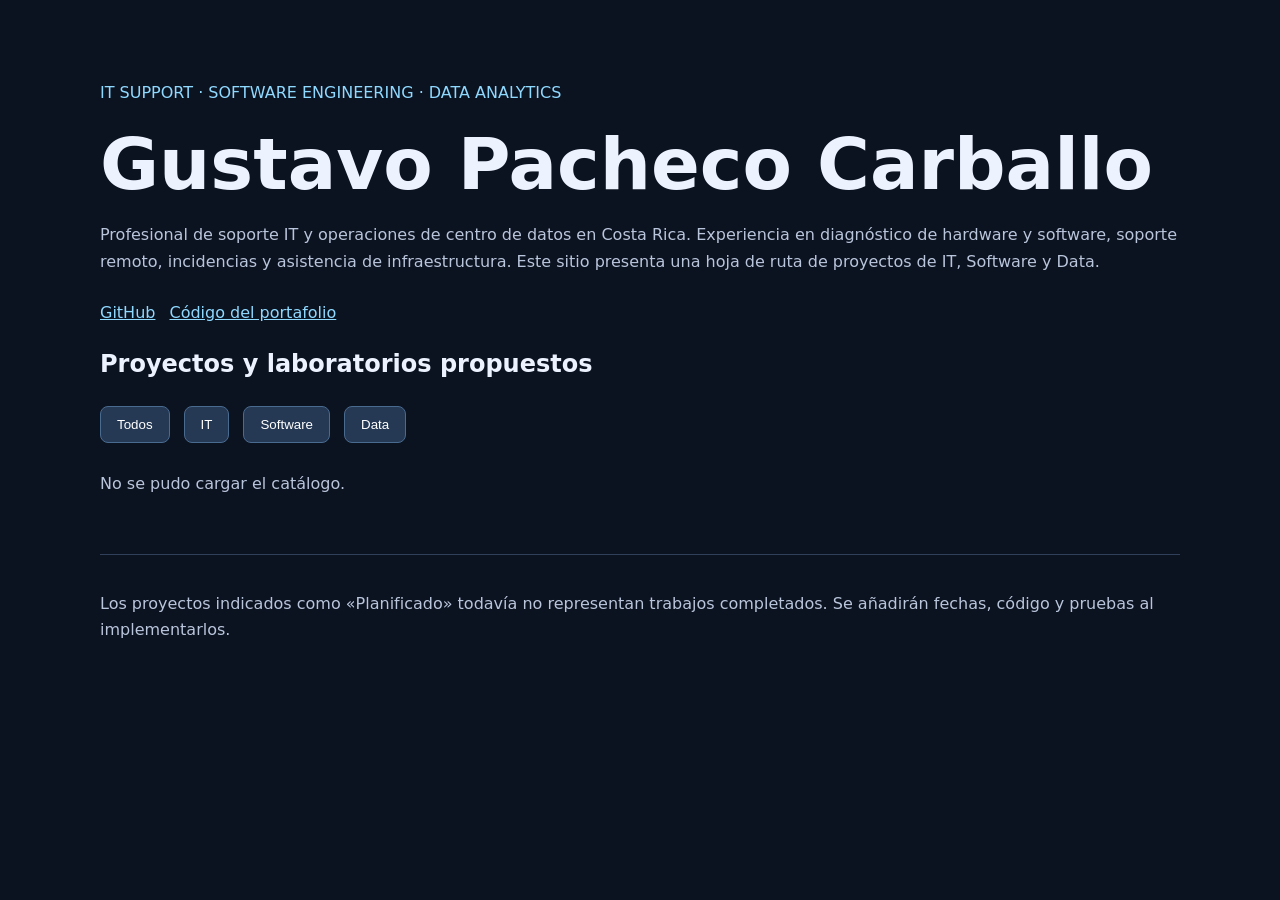
==== index.html @ 73e3ef6a "Add index.html to professional portfolio" ====
<!doctype html><html lang="es"><head><meta charset="utf-8"><meta name="viewport" content="width=device-width,initial-scale=1"><meta name="description" content="Portafolio profesional de Gustavo Pacheco Carballo: IT, Software y Data"><title>Gustavo Pacheco Carballo | IT · Software · Data</title><style>:root{color-scheme:dark}body{font-family:system-ui,Arial,sans-serif;background:#0b1220;color:#edf2ff;margin:0}main{max-width:1080px;margin:auto;padding:64px 24px}h1{font-size:clamp(2.4rem,6vw,4.5rem);margin:0}p{color:#b9c5db;line-height:1.65}.tag,a{color:#8fd9ff}.nav{display:flex;gap:14px;flex-wrap:wrap;margin:28px 0}.grid{display:grid;grid-template-columns:repeat(auto-fit,minmax(240px,1fr));gap:14px}.card{background:#162238;border:1px solid #30405b;padding:20px;border-radius:14px}.card small{color:#a8b8d0}.pill{display:inline-block;background:#293b55;padding:5px 10px;border-radius:20px;font-size:12px;color:#c9d7ec}button{background:#253955;border:1px solid #4a6b90;color:white;border-radius:8px;padding:10px 16px;cursor:pointer}button:hover{background:#355174}footer{margin-top:40px;border-top:1px solid #30405b;padding-top:20px}</style></head><body><main><p class="tag">IT SUPPORT · SOFTWARE ENGINEERING · DATA ANALYTICS</p><h1>Gustavo Pacheco Carballo</h1><p>Profesional de soporte IT y operaciones de centro de datos en Costa Rica. Experiencia en diagnóstico de hardware y software, soporte remoto, incidencias y asistencia de infraestructura. Este sitio presenta una hoja de ruta de proyectos de IT, Software y Data.</p><nav class="nav"><a href="https://github.com/izanaLy">GitHub</a><a href="https://github.com/izanaLy/Portafolio">Código del portafolio</a></nav><h2>Proyectos y laboratorios propuestos</h2><div class="nav"><button data-filter="All">Todos</button><button data-filter="IT">IT</button><button data-filter="Software">Software</button><button data-filter="Data">Data</button></div><p id="count" aria-live="polite">Cargando catálogo...</p><div id="projects" class="grid"></div><footer><p>Los proyectos indicados como «Planificado» todavía no representan trabajos completados. Se añadirán fechas, código y pruebas al implementarlos.</p></footer></main><script>let projects=[];const root=document.getElementById('projects');function show(c){const x=projects.filter(p=>c==='All'||p.category===c);document.getElementById('count').textContent=x.length+' proyectos propuestos · pendientes de desarrollo';root.replaceChildren(...x.map(p=>{const card=document.createElement('article');card.className='card';const small=document.createElement('small');small.textContent=p.id+' · '+p.category;const h=document.createElement('h3');h.textContent=p.title;const pill=document.createElement('span');pill.className='pill';pill.textContent='Planificado';card.append(small,h,pill);return card}))}document.querySelectorAll('[data-filter]').forEach(b=>b.addEventListener('click',()=>show(b.dataset.filter)));fetch('./projects.json').then(r=>{if(!r.ok)throw Error('No disponible');return r.json()}).then(d=>{projects=d;show('All')}).catch(()=>document.getElementById('count').textContent='No se pudo cargar el catálogo.');</script></body></html>
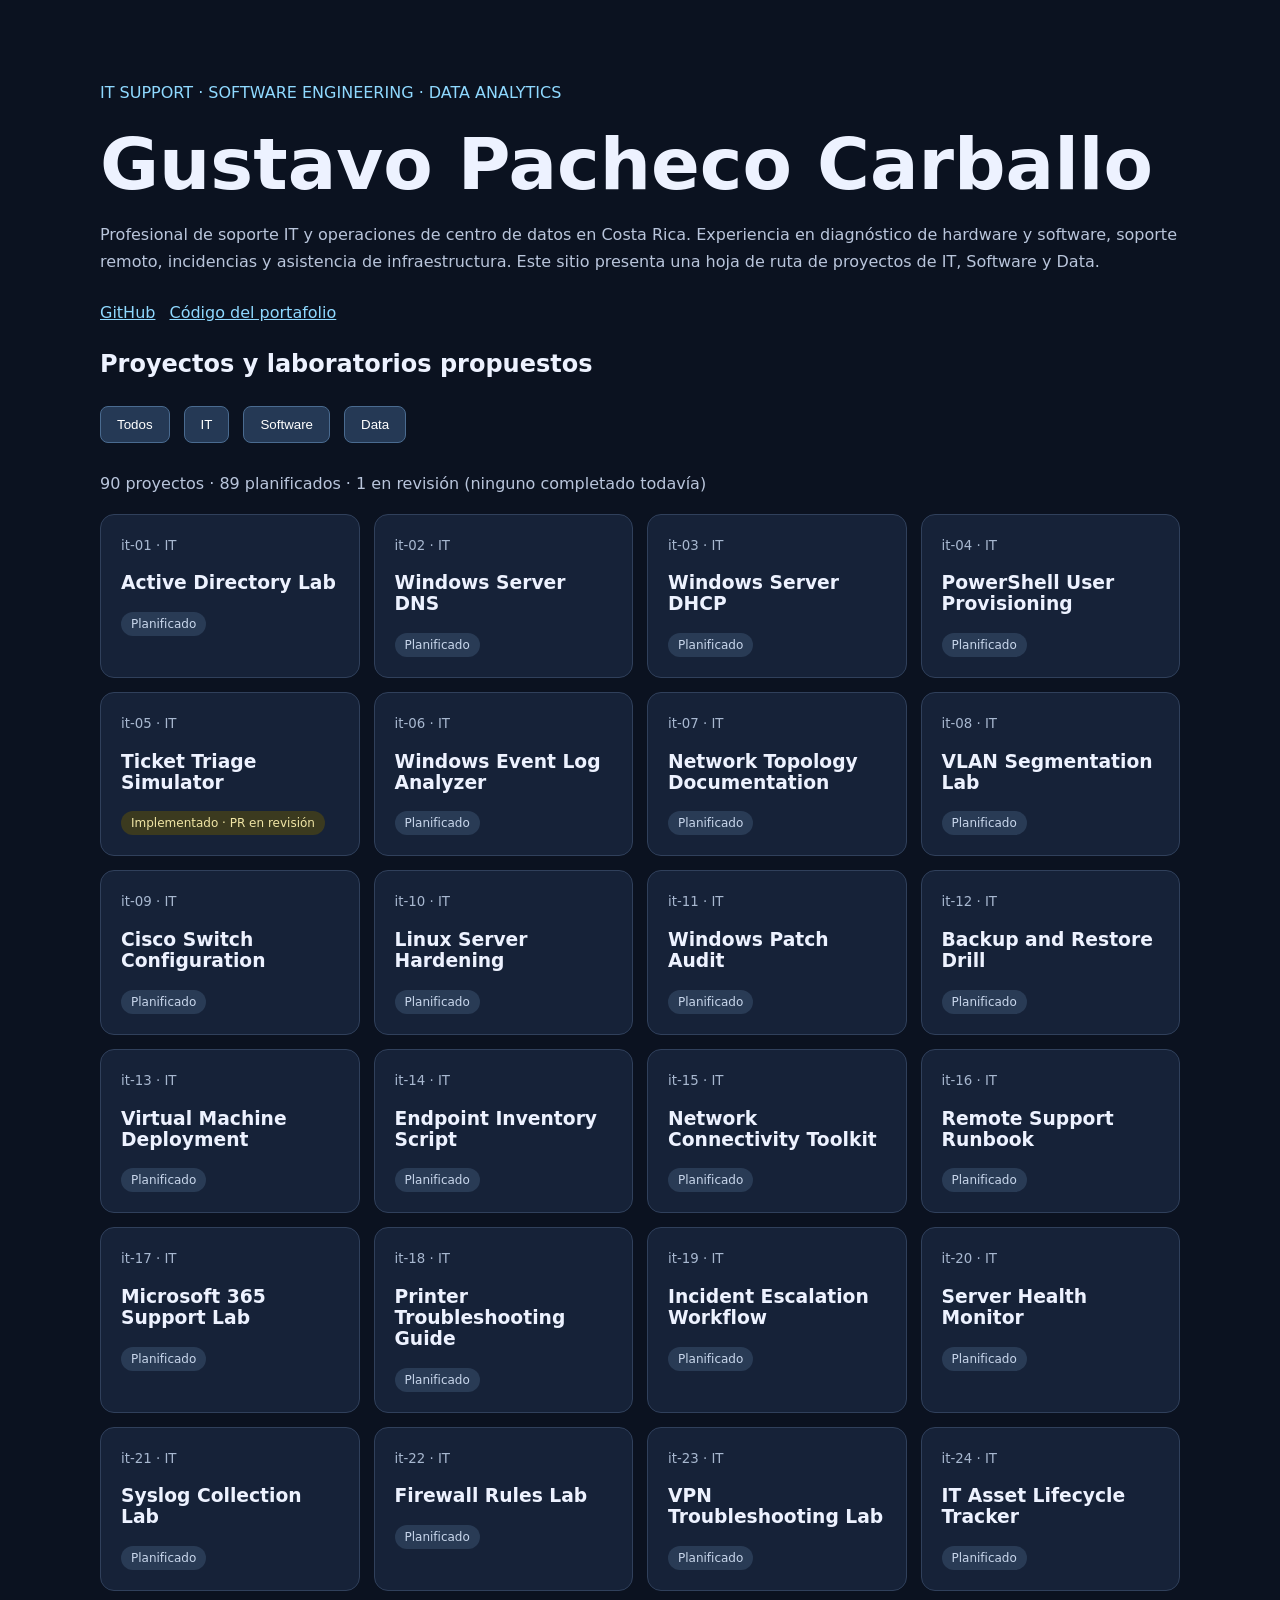
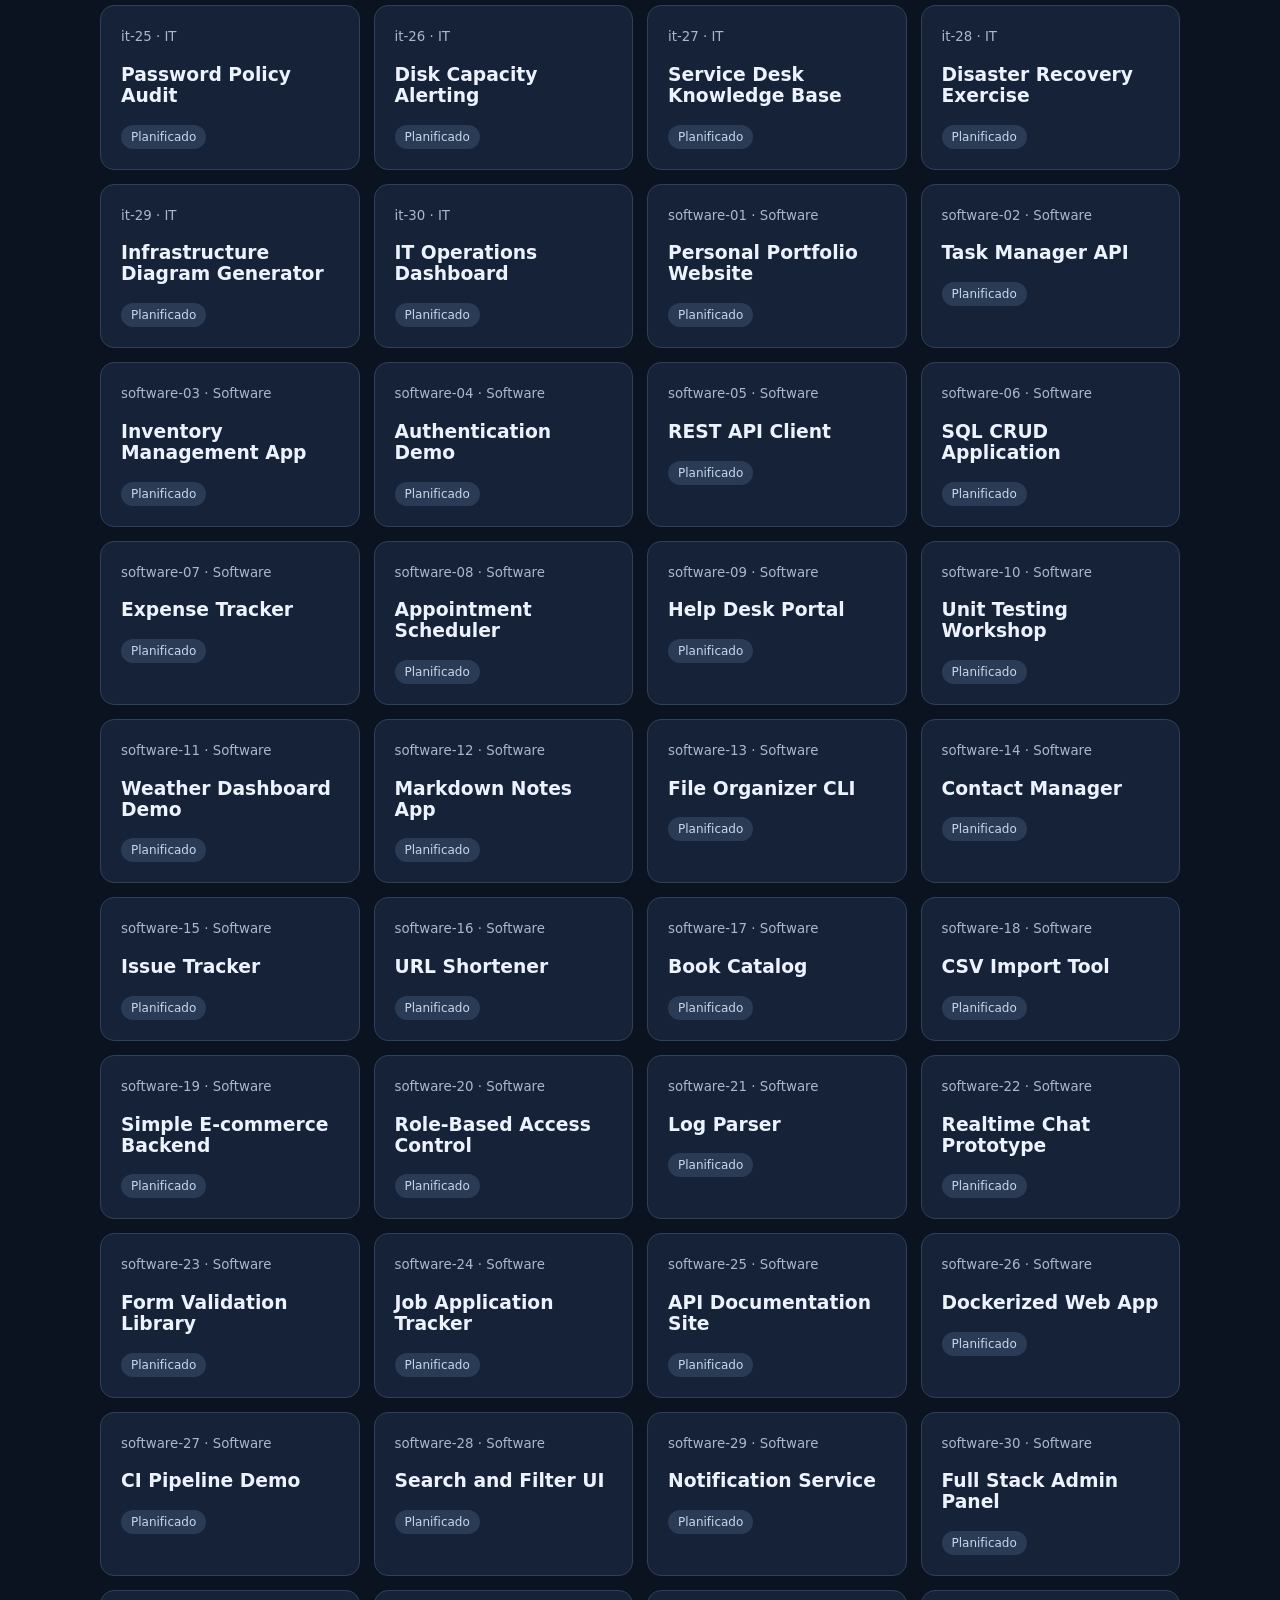
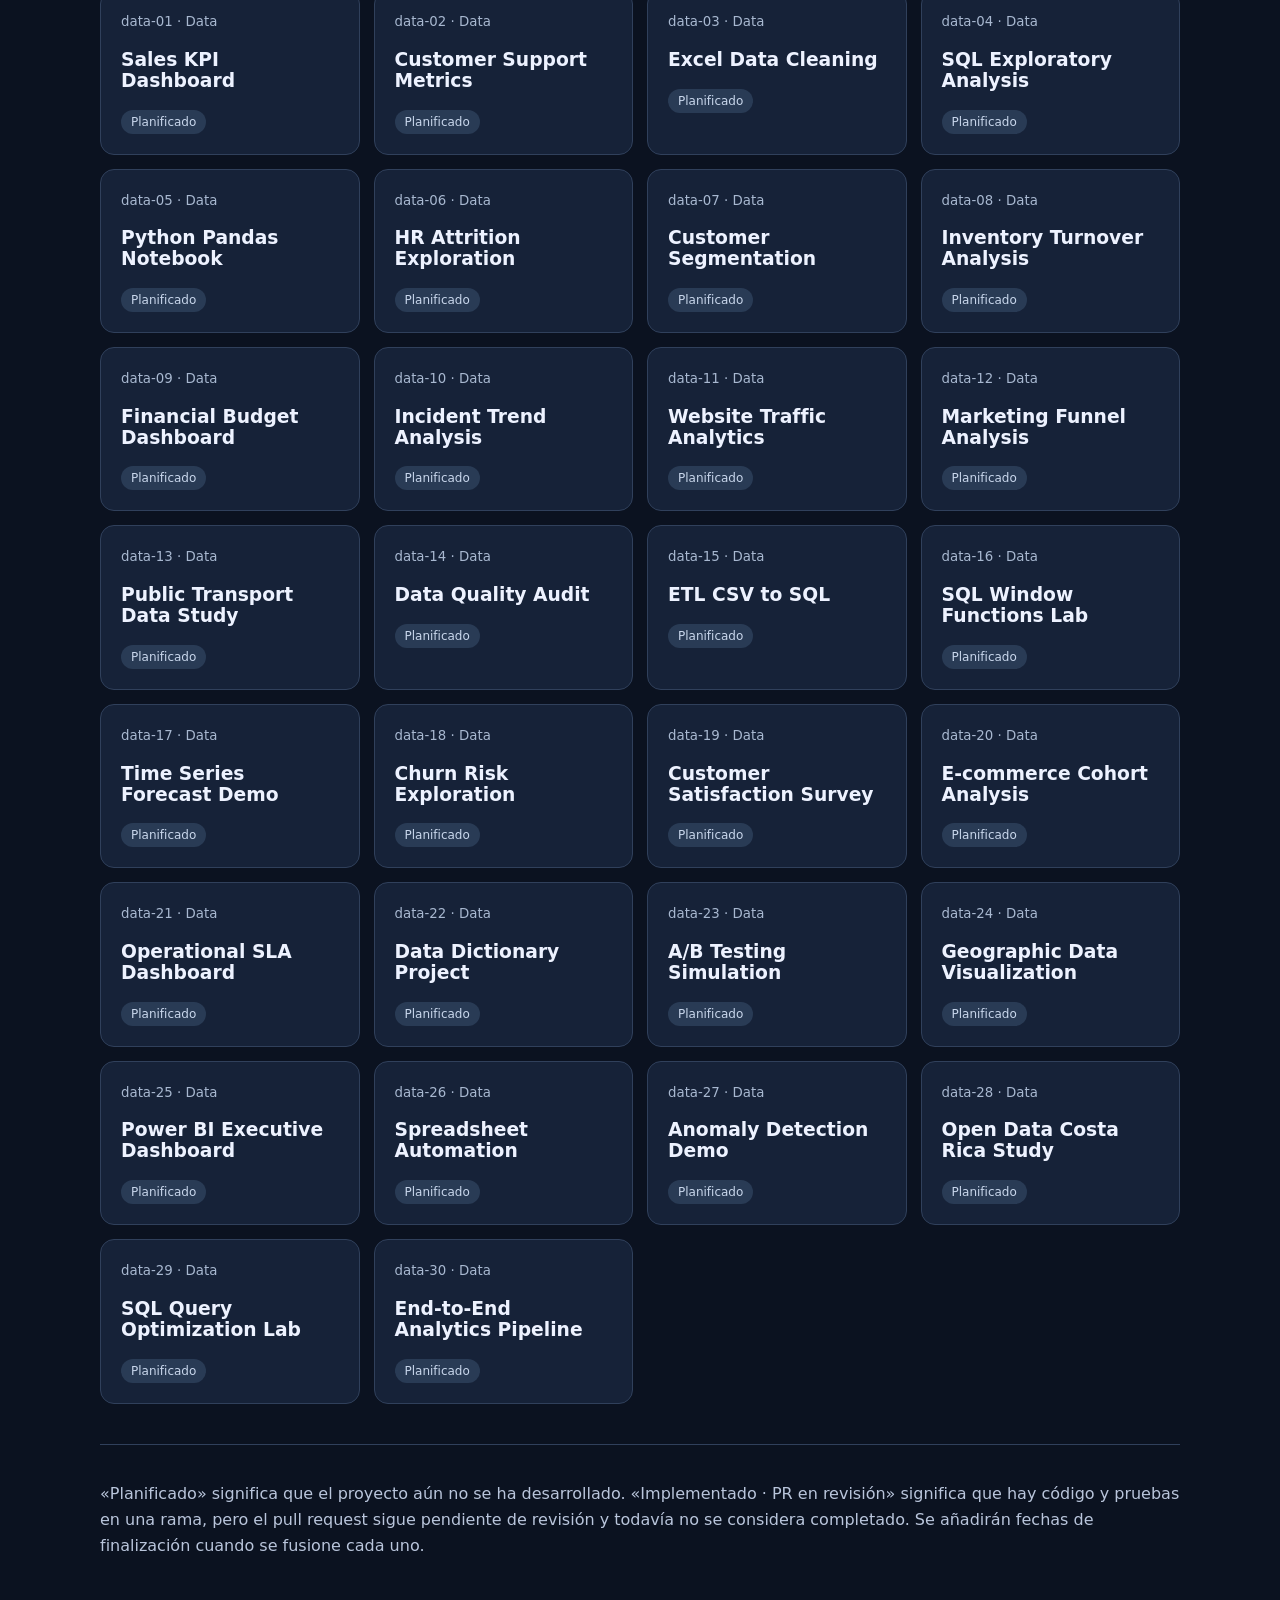
==== commit e35cf04f: "fix(it-05): show in_review status in index.html and mark failure counts as revalidated - index.html:" ====
--- a/index.html
+++ b/index.html
@@ -1 +1 @@
-<!doctype html><html lang="es"><head><meta charset="utf-8"><meta name="viewport" content="width=device-width,initial-scale=1"><meta name="description" content="Portafolio profesional de Gustavo Pacheco Carballo: IT, Software y Data"><title>Gustavo Pacheco Carballo | IT · Software · Data</title><style>:root{color-scheme:dark}body{font-family:system-ui,Arial,sans-serif;background:#0b1220;color:#edf2ff;margin:0}main{max-width:1080px;margin:auto;padding:64px 24px}h1{font-size:clamp(2.4rem,6vw,4.5rem);margin:0}p{color:#b9c5db;line-height:1.65}.tag,a{color:#8fd9ff}.nav{display:flex;gap:14px;flex-wrap:wrap;margin:28px 0}.grid{display:grid;grid-template-columns:repeat(auto-fit,minmax(240px,1fr));gap:14px}.card{background:#162238;border:1px solid #30405b;padding:20px;border-radius:14px}.card small{color:#a8b8d0}.pill{display:inline-block;background:#293b55;padding:5px 10px;border-radius:20px;font-size:12px;color:#c9d7ec}button{background:#253955;border:1px solid #4a6b90;color:white;border-radius:8px;padding:10px 16px;cursor:pointer}button:hover{background:#355174}footer{margin-top:40px;border-top:1px solid #30405b;padding-top:20px}</style></head><body><main><p class="tag">IT SUPPORT · SOFTWARE ENGINEERING · DATA ANALYTICS</p><h1>Gustavo Pacheco Carballo</h1><p>Profesional de soporte IT y operaciones de centro de datos en Costa Rica. Experiencia en diagnóstico de hardware y software, soporte remoto, incidencias y asistencia de infraestructura. Este sitio presenta una hoja de ruta de proyectos de IT, Software y Data.</p><nav class="nav"><a href="https://github.com/izanaLy">GitHub</a><a href="https://github.com/izanaLy/Portafolio">Código del portafolio</a></nav><h2>Proyectos y laboratorios propuestos</h2><div class="nav"><button data-filter="All">Todos</button><button data-filter="IT">IT</button><button data-filter="Software">Software</button><button data-filter="Data">Data</button></div><p id="count" aria-live="polite">Cargando catálogo...</p><div id="projects" class="grid"></div><footer><p>Los proyectos indicados como «Planificado» todavía no representan trabajos completados. Se añadirán fechas, código y pruebas al implementarlos.</p></footer></main><script>let projects=[];const root=document.getElementById('projects');function show(c){const x=projects.filter(p=>c==='All'||p.category===c);document.getElementById('count').textContent=x.length+' proyectos propuestos · pendientes de desarrollo';root.replaceChildren(...x.map(p=>{const card=document.createElement('article');card.className='card';const small=document.createElement('small');small.textContent=p.id+' · '+p.category;const h=document.createElement('h3');h.textContent=p.title;const pill=document.createElement('span');pill.className='pill';pill.textContent='Planificado';card.append(small,h,pill);return card}))}document.querySelectorAll('[data-filter]').forEach(b=>b.addEventListener('click',()=>show(b.dataset.filter)));fetch('./projects.json').then(r=>{if(!r.ok)throw Error('No disponible');return r.json()}).then(d=>{projects=d;show('All')}).catch(()=>document.getElementById('count').textContent='No se pudo cargar el catálogo.');</script></body></html>+<!doctype html><html lang="es"><head><meta charset="utf-8"><meta name="viewport" content="width=device-width,initial-scale=1"><meta name="description" content="Portafolio profesional de Gustavo Pacheco Carballo: IT, Software y Data"><title>Gustavo Pacheco Carballo | IT · Software · Data</title><style>:root{color-scheme:dark}body{font-family:system-ui,Arial,sans-serif;background:#0b1220;color:#edf2ff;margin:0}main{max-width:1080px;margin:auto;padding:64px 24px}h1{font-size:clamp(2.4rem,6vw,4.5rem);margin:0}p{color:#b9c5db;line-height:1.65}.tag,a{color:#8fd9ff}.nav{display:flex;gap:14px;flex-wrap:wrap;margin:28px 0}.grid{display:grid;grid-template-columns:repeat(auto-fit,minmax(240px,1fr));gap:14px}.card{background:#162238;border:1px solid #30405b;padding:20px;border-radius:14px}.card small{color:#a8b8d0}.pill{display:inline-block;background:#293b55;padding:5px 10px;border-radius:20px;font-size:12px;color:#c9d7ec}.pill.review{background:#3b3a1f;color:#f1e6a6}button{background:#253955;border:1px solid #4a6b90;color:white;border-radius:8px;padding:10px 16px;cursor:pointer}button:hover{background:#355174}footer{margin-top:40px;border-top:1px solid #30405b;padding-top:20px}</style></head><body><main><p class="tag">IT SUPPORT · SOFTWARE ENGINEERING · DATA ANALYTICS</p><h1>Gustavo Pacheco Carballo</h1><p>Profesional de soporte IT y operaciones de centro de datos en Costa Rica. Experiencia en diagnóstico de hardware y software, soporte remoto, incidencias y asistencia de infraestructura. Este sitio presenta una hoja de ruta de proyectos de IT, Software y Data.</p><nav class="nav"><a href="https://github.com/izanaLy">GitHub</a><a href="https://github.com/izanaLy/Portafolio">Código del portafolio</a></nav><h2>Proyectos y laboratorios propuestos</h2><div class="nav"><button data-filter="All">Todos</button><button data-filter="IT">IT</button><button data-filter="Software">Software</button><button data-filter="Data">Data</button></div><p id="count" aria-live="polite">Cargando catálogo...</p><div id="projects" class="grid"></div><footer><p>«Planificado» significa que el proyecto aún no se ha desarrollado. «Implementado · PR en revisión» significa que hay código y pruebas en una rama, pero el pull request sigue pendiente de revisión y todavía no se considera completado. Se añadirán fechas de finalización cuando se fusione cada uno.</p></footer></main><script>let projects=[];const root=document.getElementById('projects');const STATUS={planned:{label:'Planificado',cls:''},in_review:{label:'Implementado · PR en revisión',cls:'review'}};function show(c){const x=projects.filter(p=>c==='All'||p.category===c);const planned=x.filter(p=>p.status==='planned').length;const review=x.filter(p=>p.status==='in_review').length;document.getElementById('count').textContent=x.length+' proyectos · '+planned+' planificados · '+review+' en revisión (ninguno completado todavía)';root.replaceChildren(...x.map(p=>{const card=document.createElement('article');card.className='card';const small=document.createElement('small');small.textContent=p.id+' · '+p.category;const h=document.createElement('h3');h.textContent=p.title;const st=STATUS[p.status]||{label:String(p.status),cls:''};const pill=document.createElement('span');pill.className='pill'+(st.cls?' '+st.cls:'');pill.textContent=st.label;card.append(small,h,pill);return card}))}document.querySelectorAll('[data-filter]').forEach(b=>b.addEventListener('click',()=>show(b.dataset.filter)));fetch('./projects.json').then(r=>{if(!r.ok)throw Error('No disponible');return r.json()}).then(d=>{projects=d;show('All')}).catch(()=>document.getElementById('count').textContent='No se pudo cargar el catálogo.');</script></body></html>
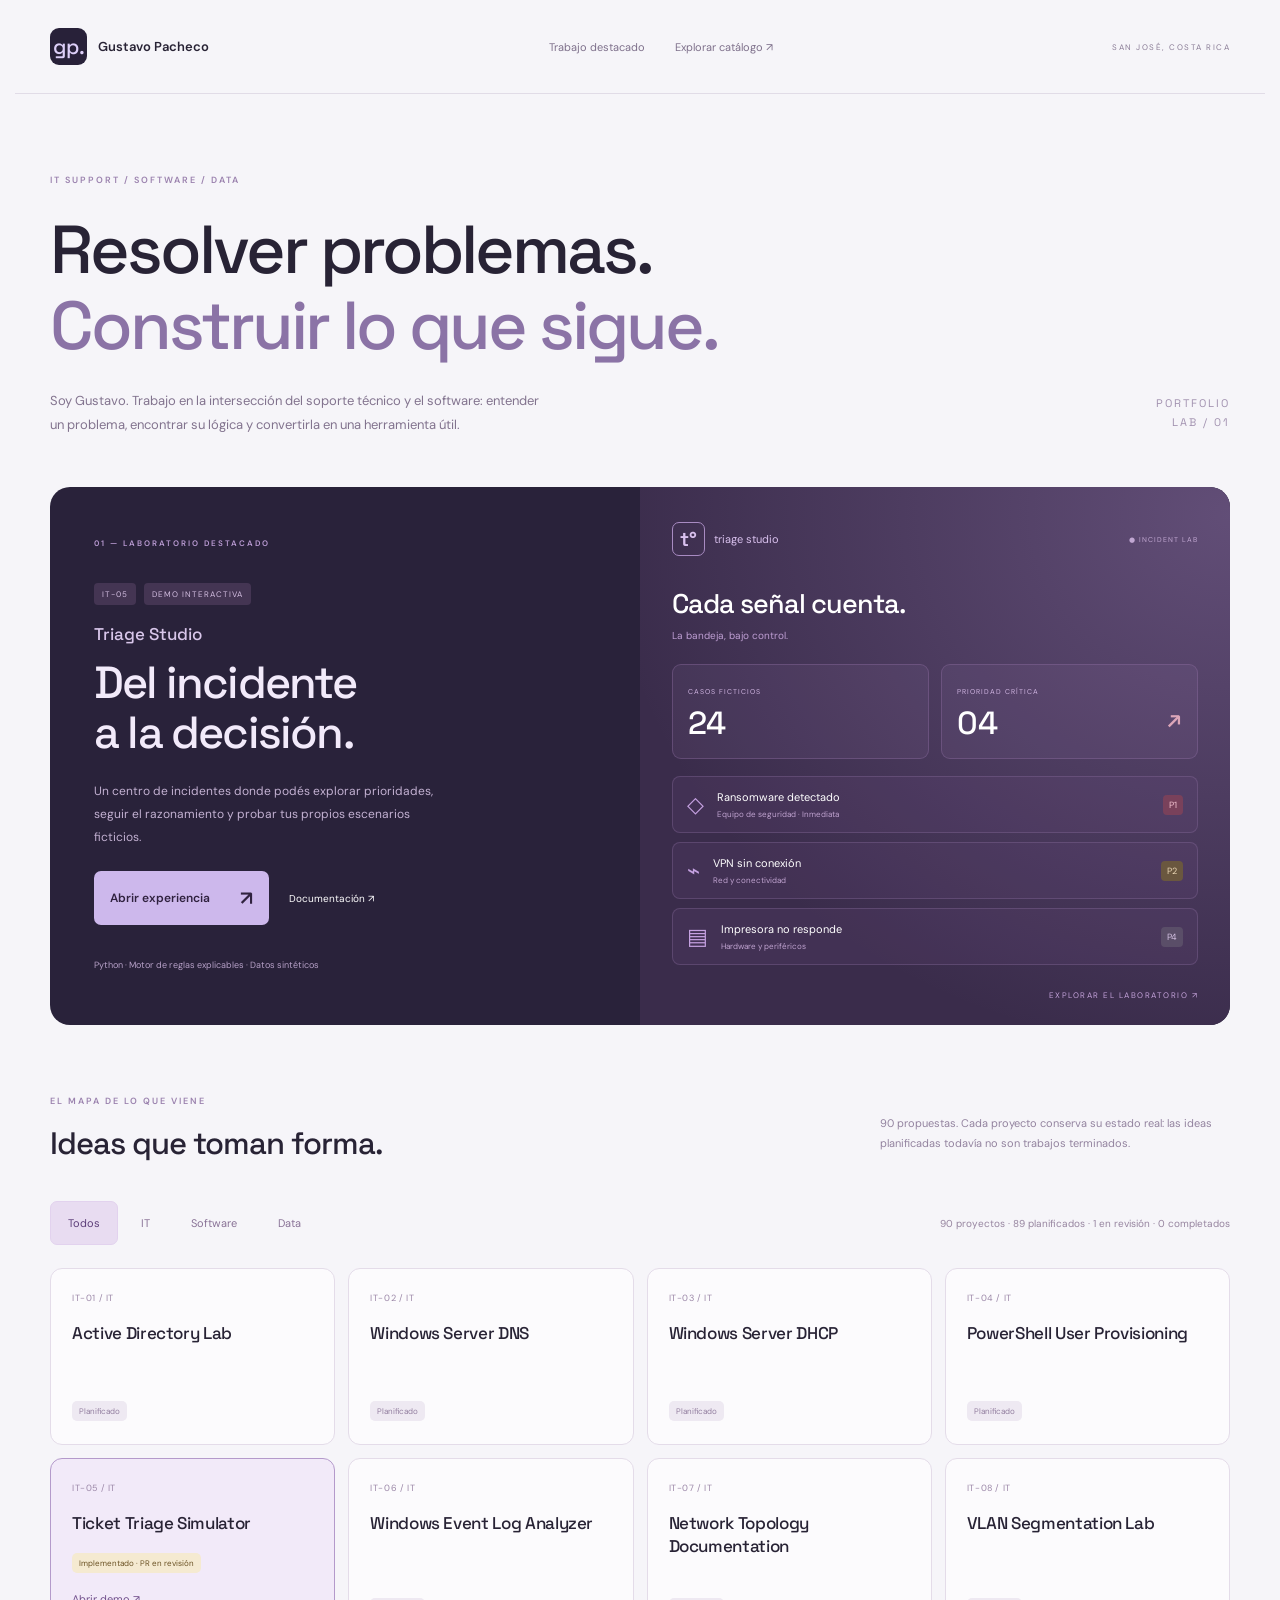
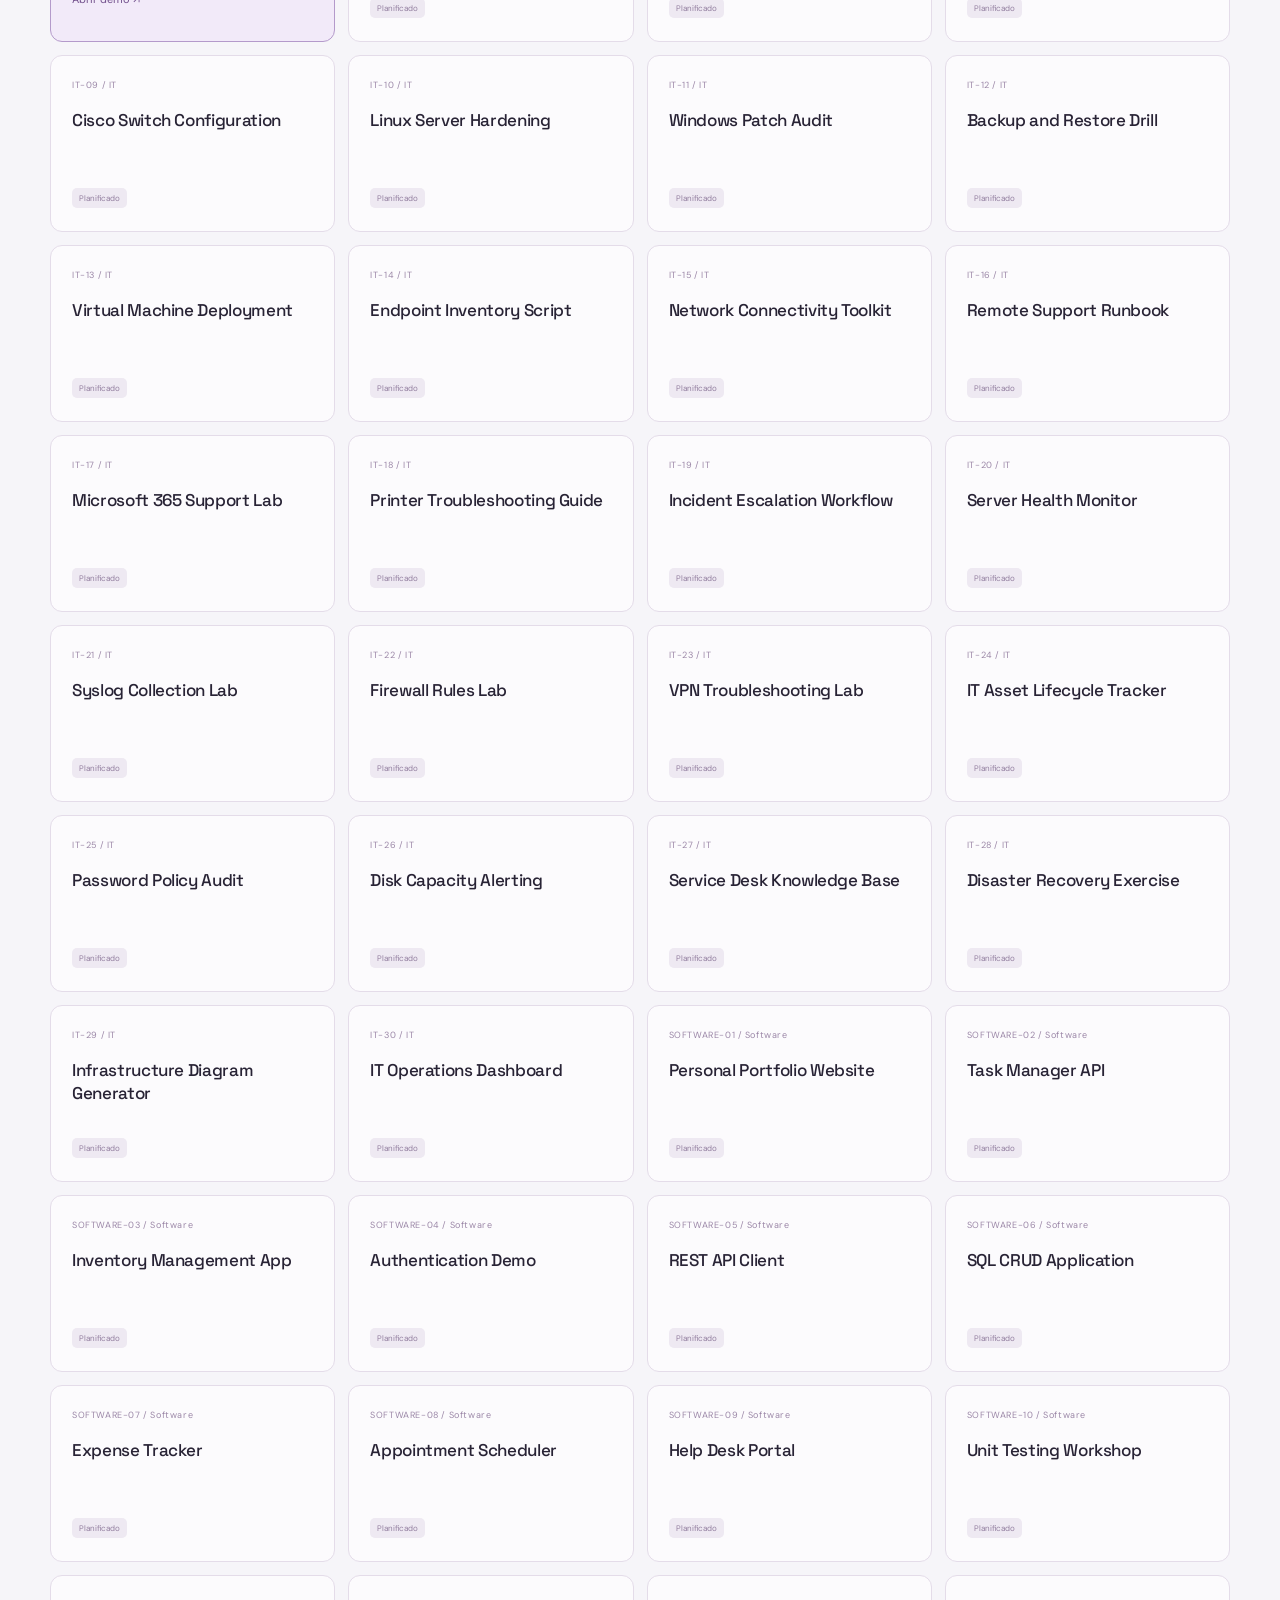
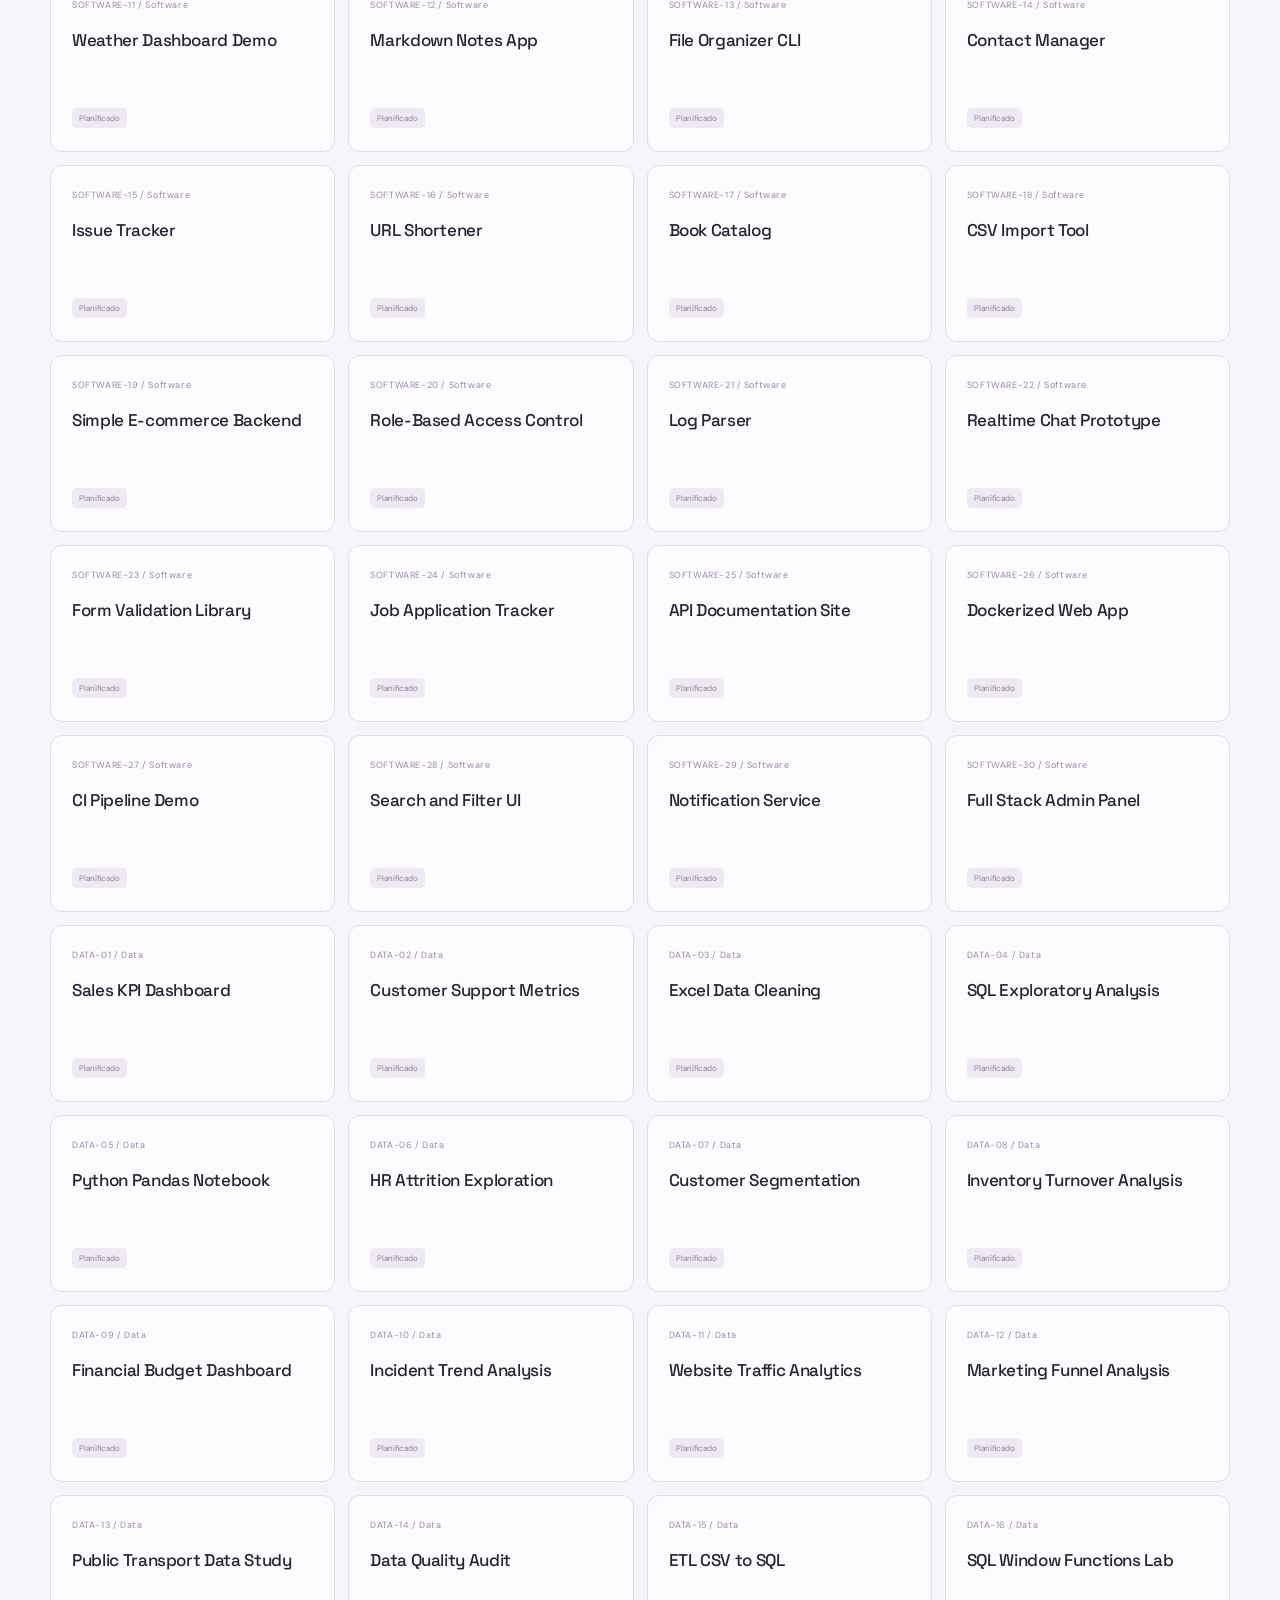
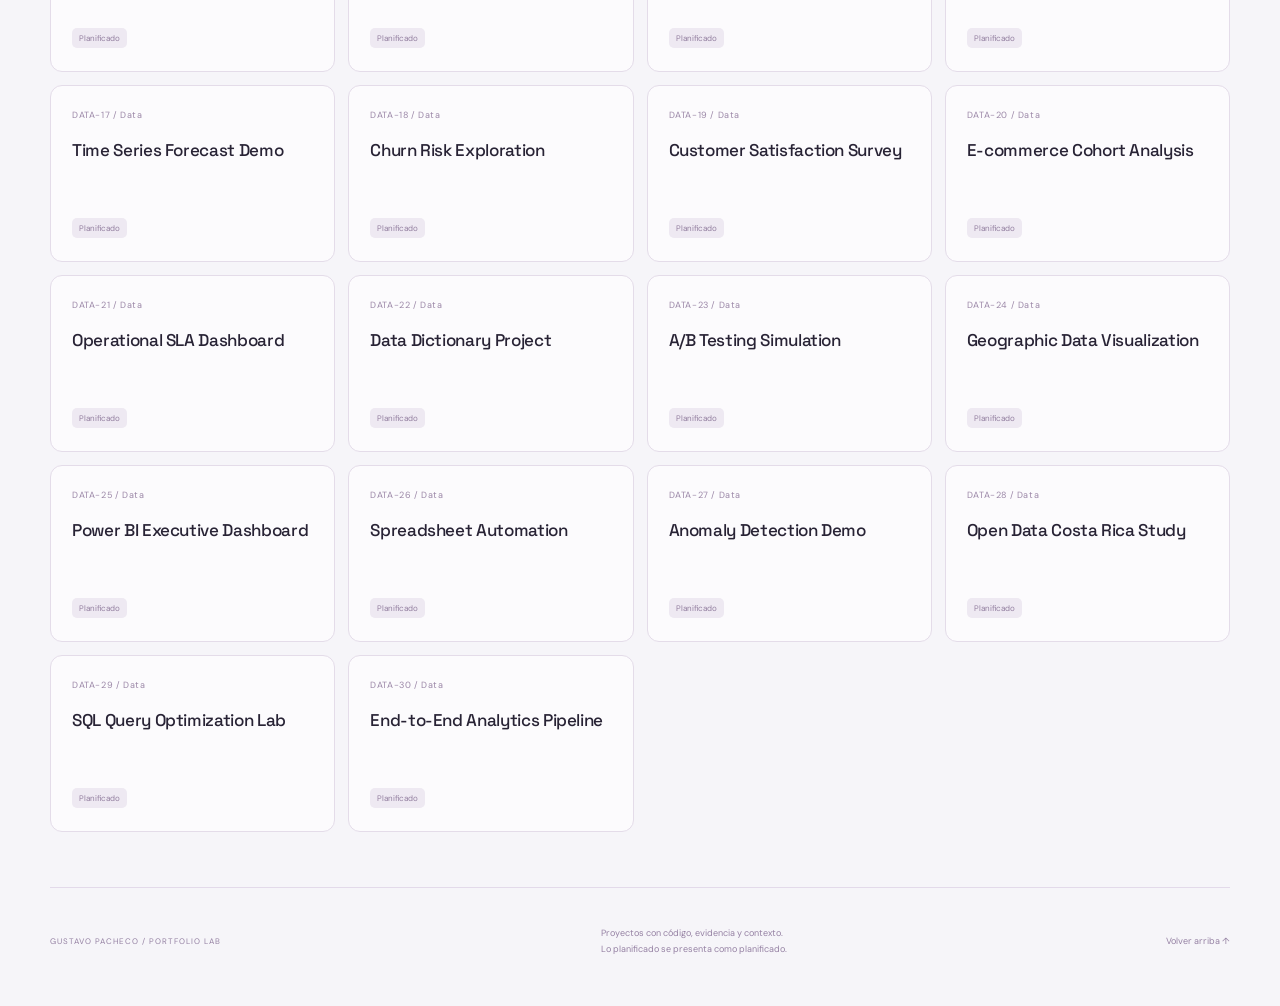
==== commit 1f26d007: "feat(it-05): add interactive Triage Studio and portfolio interface" ====
--- a/index.html
+++ b/index.html
@@ -1 +1,3 @@
-<!doctype html><html lang="es"><head><meta charset="utf-8"><meta name="viewport" content="width=device-width,initial-scale=1"><meta name="description" content="Portafolio profesional de Gustavo Pacheco Carballo: IT, Software y Data"><title>Gustavo Pacheco Carballo | IT · Software · Data</title><style>:root{color-scheme:dark}body{font-family:system-ui,Arial,sans-serif;background:#0b1220;color:#edf2ff;margin:0}main{max-width:1080px;margin:auto;padding:64px 24px}h1{font-size:clamp(2.4rem,6vw,4.5rem);margin:0}p{color:#b9c5db;line-height:1.65}.tag,a{color:#8fd9ff}.nav{display:flex;gap:14px;flex-wrap:wrap;margin:28px 0}.grid{display:grid;grid-template-columns:repeat(auto-fit,minmax(240px,1fr));gap:14px}.card{background:#162238;border:1px solid #30405b;padding:20px;border-radius:14px}.card small{color:#a8b8d0}.pill{display:inline-block;background:#293b55;padding:5px 10px;border-radius:20px;font-size:12px;color:#c9d7ec}.pill.review{background:#3b3a1f;color:#f1e6a6}button{background:#253955;border:1px solid #4a6b90;color:white;border-radius:8px;padding:10px 16px;cursor:pointer}button:hover{background:#355174}footer{margin-top:40px;border-top:1px solid #30405b;padding-top:20px}</style></head><body><main><p class="tag">IT SUPPORT · SOFTWARE ENGINEERING · DATA ANALYTICS</p><h1>Gustavo Pacheco Carballo</h1><p>Profesional de soporte IT y operaciones de centro de datos en Costa Rica. Experiencia en diagnóstico de hardware y software, soporte remoto, incidencias y asistencia de infraestructura. Este sitio presenta una hoja de ruta de proyectos de IT, Software y Data.</p><nav class="nav"><a href="https://github.com/izanaLy">GitHub</a><a href="https://github.com/izanaLy/Portafolio">Código del portafolio</a></nav><h2>Proyectos y laboratorios propuestos</h2><div class="nav"><button data-filter="All">Todos</button><button data-filter="IT">IT</button><button data-filter="Software">Software</button><button data-filter="Data">Data</button></div><p id="count" aria-live="polite">Cargando catálogo...</p><div id="projects" class="grid"></div><footer><p>«Planificado» significa que el proyecto aún no se ha desarrollado. «Implementado · PR en revisión» significa que hay código y pruebas en una rama, pero el pull request sigue pendiente de revisión y todavía no se considera completado. Se añadirán fechas de finalización cuando se fusione cada uno.</p></footer></main><script>let projects=[];const root=document.getElementById('projects');const STATUS={planned:{label:'Planificado',cls:''},in_review:{label:'Implementado · PR en revisión',cls:'review'}};function show(c){const x=projects.filter(p=>c==='All'||p.category===c);const planned=x.filter(p=>p.status==='planned').length;const review=x.filter(p=>p.status==='in_review').length;document.getElementById('count').textContent=x.length+' proyectos · '+planned+' planificados · '+review+' en revisión (ninguno completado todavía)';root.replaceChildren(...x.map(p=>{const card=document.createElement('article');card.className='card';const small=document.createElement('small');small.textContent=p.id+' · '+p.category;const h=document.createElement('h3');h.textContent=p.title;const st=STATUS[p.status]||{label:String(p.status),cls:''};const pill=document.createElement('span');pill.className='pill'+(st.cls?' '+st.cls:'');pill.textContent=st.label;card.append(small,h,pill);return card}))}document.querySelectorAll('[data-filter]').forEach(b=>b.addEventListener('click',()=>show(b.dataset.filter)));fetch('./projects.json').then(r=>{if(!r.ok)throw Error('No disponible');return r.json()}).then(d=>{projects=d;show('All')}).catch(()=>document.getElementById('count').textContent='No se pudo cargar el catálogo.');</script></body></html>+<!doctype html><html lang="es"><head><meta charset="utf-8"><meta name="viewport" content="width=device-width,initial-scale=1"><meta name="description" content="Laboratorios de soporte IT, software y datos de Gustavo Pacheco Carballo."><title>Gustavo Pacheco · Portfolio / Lab</title><link rel="stylesheet" href="portfolio.css"></head><body><header><a class="identity" href="./"><span>gp.</span>Gustavo Pacheco</a><nav><a href="#featured">Trabajo destacado</a><a href="#catalog">Explorar catálogo ↗</a></nav><span class="location">SAN JOSÉ, COSTA RICA</span></header><main><section class="intro"><span class="overline">IT SUPPORT / SOFTWARE / DATA</span><h1>Resolver problemas.<br><em>Construir lo que sigue.</em></h1><div class="intro-bottom"><p>Soy Gustavo. Trabajo en la intersección del soporte técnico y el software: entender un problema, encontrar su lógica y convertirla en una herramienta útil.</p><span class="index-number">PORTFOLIO<br>LAB / 01</span></div></section><section id="featured" class="feature"><div class="feature-info"><span class="overline">01 — LABORATORIO DESTACADO</span><div class="feature-tags"><span>IT-05</span><span>DEMO INTERACTIVA</span></div><h2>Triage Studio<span>Del incidente<br>a la decisión.</span></h2><p>Un centro de incidentes donde podés explorar prioridades, seguir el razonamiento y probar tus propios escenarios ficticios.</p><div class="feature-actions"><a class="open-demo" href="projects/it-05-ticket-triage/web/">Abrir experiencia <span>↗</span></a><a href="projects/it-05-ticket-triage/README.md">Documentación ↗</a></div><div class="feature-foot">Python · Motor de reglas explicables · Datos sintéticos</div></div><a class="feature-art" href="projects/it-05-ticket-triage/web/" aria-label="Abrir Triage Studio"><div class="mock-header"><span class="mock-logo">t°</span><span>triage studio</span><span class="mock-status">● INCIDENT LAB</span></div><div class="mock-title">Cada señal cuenta.<span>La bandeja, bajo control.</span></div><div class="mock-metrics"><div><small>CASOS FICTICIOS</small><b>24</b></div><div><small>PRIORIDAD CRÍTICA</small><b>04<span>↗</span></b></div></div><div class="mock-row"><i class="mock-symbol">◇</i><div>Ransomware detectado<small>Equipo de seguridad · Inmediata</small></div><span class="mock-priority">P1</span></div><div class="mock-row"><i class="mock-symbol">⌁</i><div>VPN sin conexión<small>Red y conectividad</small></div><span class="mock-priority amber">P2</span></div><div class="mock-row"><i class="mock-symbol">▤</i><div>Impresora no responde<small>Hardware y periféricos</small></div><span class="mock-priority gray">P4</span></div><span class="mock-caption">EXPLORAR EL LABORATORIO ↗</span></a></section><section id="catalog" class="catalog"><div class="catalog-header"><div><span class="overline">EL MAPA DE LO QUE VIENE</span><h2>Ideas que toman forma.</h2></div><p>90 propuestas. Cada proyecto conserva su estado real: las ideas planificadas todavía no son trabajos terminados.</p></div><div class="catalog-toolbar"><div class="filter-group" aria-label="Categorías"><button data-filter="All" aria-pressed="true">Todos</button><button data-filter="IT" aria-pressed="false">IT</button><button data-filter="Software" aria-pressed="false">Software</button><button data-filter="Data" aria-pressed="false">Data</button></div><p id="count" aria-live="polite">Cargando catálogo…</p></div><div id="projects" class="project-grid"></div></section><footer><span>GUSTAVO PACHECO / PORTFOLIO LAB</span><p>Proyectos con código, evidencia y contexto.<br>Lo planificado se presenta como planificado.</p><a href="#">Volver arriba ↑</a></footer></main><script>
+let projects=[];const root=document.getElementById('projects');const statusLabels={planned:'Planificado',in_review:'Implementado · PR en revisión',completed:'Completado'};function show(category){const items=projects.filter(p=>category==='All'||p.category===category);const planned=items.filter(p=>p.status==='planned').length;const reviewing=items.filter(p=>p.status==='in_review').length;const done=items.filter(p=>p.status==='completed').length;document.getElementById('count').textContent=items.length+' proyectos · '+planned+' planificados · '+reviewing+' en revisión · '+done+' completados';root.replaceChildren(...items.map(p=>{const card=document.createElement('article');card.className='project-card'+(p.id==='it-05'?' available':'');const meta=document.createElement('small');meta.textContent=p.id.toUpperCase()+' / '+p.category;const title=document.createElement('h3');title.textContent=p.title;const state=document.createElement('span');state.className='state '+(p.status==='in_review'?'review':'');state.textContent=Object.hasOwn(statusLabels,p.status)?statusLabels[p.status]:String(p.status);card.append(meta,title,state);if(p.id==='it-05'){const link=document.createElement('a');link.href='projects/it-05-ticket-triage/web/';link.className='card-link';link.textContent='Abrir demo ↗';card.append(link)}return card}));}document.querySelectorAll('[data-filter]').forEach(button=>button.addEventListener('click',()=>{document.querySelectorAll('[data-filter]').forEach(b=>b.setAttribute('aria-pressed',String(b===button)));show(button.dataset.filter)}));fetch('./projects.json').then(r=>{if(!r.ok)throw Error();return r.json()}).then(data=>{projects=data;show('All')}).catch(()=>document.getElementById('count').textContent='No se pudo cargar el catálogo. Abrí INICIAR_DEMO.bat para servir el portafolio.');
+</script></body></html>
--- a/portfolio.css
+++ b/portfolio.css
@@ -0,0 +1,6 @@
+@import url('https://fonts.googleapis.com/css2?family=DM+Sans:wght@400;500;600;700&family=Space+Grotesk:wght@400;500;600;700&display=swap');
+*{box-sizing:border-box}html{scroll-behavior:smooth}body{margin:0;background:#f6f5f9;color:#282335;font:14px 'DM Sans',system-ui,sans-serif}a{color:inherit;text-decoration:none}button,a{touch-action:manipulation}a:focus-visible,button:focus-visible{outline:3px solid #9e7dc7;outline-offset:5px}header{max-width:1250px;margin:auto;display:flex;align-items:center;justify-content:space-between;padding:28px 35px;border-bottom:1px solid #e1dce7}.identity{display:flex;align-items:center;gap:11px;font-weight:600;font-size:13px}.identity>span{display:grid;place-items:center;width:37px;height:37px;background:#282139;color:#ddcff8;font:500 21px 'Space Grotesk';border-radius:9px}nav{display:flex;gap:30px;font-size:11px;color:#7e708b}.location{font-size:8px;letter-spacing:1.5px;color:#8a7c96}main{max-width:1250px;margin:auto;padding:0 35px}.intro{padding:75px 0 50px}.overline{font-size:9px;letter-spacing:2px;font-weight:600;color:#9b82ae}h1{font:500 clamp(38px,5.3vw,70px)/1.12 'Space Grotesk',sans-serif;letter-spacing:-3px;margin:25px 0}h1 em{font-style:normal;color:#8b73a6}.intro-bottom{display:flex;align-items:center;justify-content:space-between}.intro p{font-size:13px;color:#82738e;max-width:490px;line-height:1.85;margin:0}.index-number{text-align:right;font:11px/1.7 'Space Grotesk';color:#a292b0;letter-spacing:2px}.feature{display:grid;grid-template-columns:1fr 1fr;border-radius:20px;overflow:hidden;background:#29223a;color:white}.feature-info{padding:45px 44px}.feature .overline{color:#ba9bd3;font-size:8px}.feature-tags{display:flex;gap:8px;margin:33px 0 18px}.feature-tags span{font-size:8px;padding:6px 8px;background:#443553;color:#d3bee1;letter-spacing:1px;border-radius:4px}.feature h2{font:500 17px 'Space Grotesk';color:#d8c6ea;margin:0}.feature h2>span{display:block;font-size:45px;line-height:1.1;letter-spacing:-1.8px;color:#f2eafa;margin-top:13px}.feature-info>p{font-size:12px;color:#c3b1d2;line-height:1.9;max-width:345px;margin:23px 0}.feature-actions{display:flex;align-items:center;gap:20px;font-size:10px}.open-demo{display:flex;align-items:center;justify-content:space-between;gap:30px;padding:14px 16px;background:#cdb8ec;color:#30223f;border-radius:7px;font-size:12px;font-weight:600;min-height:44px}.open-demo:hover{background:#e1cff8}.open-demo span{font-size:20px}.feature-foot{font-size:9px;color:#b6a0c7;margin-top:34px}.feature-art{padding:35px 32px 25px;background:radial-gradient(ellipse at 100% 5%,#b191cf55,transparent 75%),#3a2c4b;position:relative;display:flex;flex-direction:column;justify-content:center;transform:rotate(0)}.mock-header{display:flex;align-items:center;gap:9px;font-size:11px;color:#d9c1ee}.mock-logo{font:600 20px 'Space Grotesk';border:1px solid #a88bc2;border-radius:7px;padding:3px 7px}.mock-status{margin-left:auto;font-size:7px;letter-spacing:1px;color:#c1a7d2}.mock-title{font:500 27px 'Space Grotesk';letter-spacing:-1px;margin:30px 0 22px}.mock-title>span{font:10px 'DM Sans';color:#bf9fd4;letter-spacing:0;display:block;margin-top:8px}.mock-metrics{display:grid;grid-template-columns:1fr 1fr;gap:12px;margin-bottom:17px}.mock-metrics>div{border:1px solid #8e6fa466;border-radius:9px;padding:15px;background:#b091cc15}.mock-metrics small{font-size:7px;letter-spacing:1px;color:#d0b5e2}.mock-metrics b{font:500 32px 'Space Grotesk';display:flex;justify-content:space-between;margin-top:5px}.mock-metrics b>span{color:#dca6b9;font-size:24px}.mock-row{display:flex;align-items:center;gap:13px;border:1px solid #8d70a259;border-radius:8px;background:#76548e22;padding:13px 14px;margin-bottom:9px;font-size:11px}.mock-row small{display:block;font-size:8px;color:#c0a3d0;margin-top:5px}.mock-symbol{font-style:normal;font-size:22px;color:#c5a1e1}.mock-priority{margin-left:auto;font-size:9px;padding:4px 6px;border-radius:4px;background:#79415b;color:#f4c4d2}.amber{background:#6a573f;color:#ecd8b6}.gray{background:#5a4e68;color:#d6c3e4}.mock-caption{display:block;text-align:right;font-size:8px;color:#c4a2da;letter-spacing:1.5px;margin-top:16px}.catalog{padding-top:65px}.catalog-header{display:flex;align-items:center;justify-content:space-between;gap:35px}.catalog-header h2{font:500 31px 'Space Grotesk';letter-spacing:-1px;margin:15px 0}.catalog-header p{max-width:350px;font-size:11px;color:#93839f;line-height:1.8}.catalog-toolbar{display:flex;justify-content:space-between;align-items:center;margin:23px 0}.filter-group{display:flex;gap:5px}.filter-group button{font:11px 'DM Sans';color:#897296;background:transparent;border:1px solid transparent;padding:11px 17px;border-radius:7px;cursor:pointer;min-height:44px}.filter-group button[aria-pressed=true]{color:#5d3e79;background:#e8dcf1;border-color:#e2d2ee}.filter-group button:hover{background:#ede5f4}#count{font-size:10px;color:#96849f}.project-grid{display:grid;grid-template-columns:repeat(4,1fr);gap:13px}.project-card{border:1px solid #e4dce9;padding:23px 21px;border-radius:12px;min-height:177px;display:flex;flex-direction:column;align-items:flex-start;background:#fcfbfd}.project-card small{font-size:9px;letter-spacing:.6px;color:#9b87a7}.project-card h3{font:500 17px/1.35 'Space Grotesk';letter-spacing:-.35px;margin:18px 0;flex:1}.state{font-size:8px;border-radius:5px;background:#eee9f2;color:#917d9e;padding:5px 7px}.state.review{color:#695022;background:#f5ead1}.project-card.available{border-color:#b49acb;background:#f2eaf9}.card-link{font-size:11px;color:#73518d;margin-top:15px;min-height:30px;padding-top:4px}footer{border-top:1px solid #e3daea;margin-top:55px;padding:28px 0 40px;display:flex;justify-content:space-between;align-items:center;gap:20px;color:#9581a3;font-size:9px}footer>span{letter-spacing:1px;font-size:8px}footer p{line-height:1.8}footer a{min-height:44px;display:flex;align-items:center}
+@media(max-width:1000px){.feature-info{padding:35px 30px}.feature h2>span{font-size:39px}.feature-art{padding:30px 25px}.feature-actions{gap:12px}.project-grid{grid-template-columns:repeat(3,1fr)}.location{display:none}}
+@media(max-width:700px){header{padding:20px}header nav>a:first-child{display:none}nav{font-size:10px}main{padding:0 20px}.intro{padding:45px 0 35px}h1{font-size:40px;letter-spacing:-1.8px}.intro p{font-size:12px}.index-number{display:none}.feature{grid-template-columns:1fr}.feature-info{padding:32px 27px}.feature h2>span{font-size:43px}.feature-art{margin:0 18px 18px;border:1px solid #755888;border-radius:13px;padding:25px}.mock-title{margin:22px 0}.feature-foot{margin-top:25px}.catalog{padding-top:40px}.catalog-header{display:block}.catalog-header h2{font-size:28px}.catalog-toolbar{align-items:flex-start;flex-direction:column;gap:12px}#count{margin:0;font-size:9px}.project-grid{grid-template-columns:1fr 1fr;gap:10px}.project-card{padding:18px 15px;min-height:180px}.project-card h3{font-size:16px}.state{line-height:1.5;font-size:8px}.project-card small{font-size:8px}.filter-group button{padding:10px 15px}footer{align-items:flex-start;flex-wrap:wrap;font-size:9px}footer p{margin:0}footer>span{width:100%}}
+@media(max-width:360px){.project-grid{grid-template-columns:1fr}.feature-actions{align-items:flex-start;flex-direction:column}.feature h2>span{font-size:37px}.identity{font-size:11px}header nav{font-size:9px}h1{font-size:35px}}
+@media(prefers-reduced-motion:reduce){html{scroll-behavior:auto}}
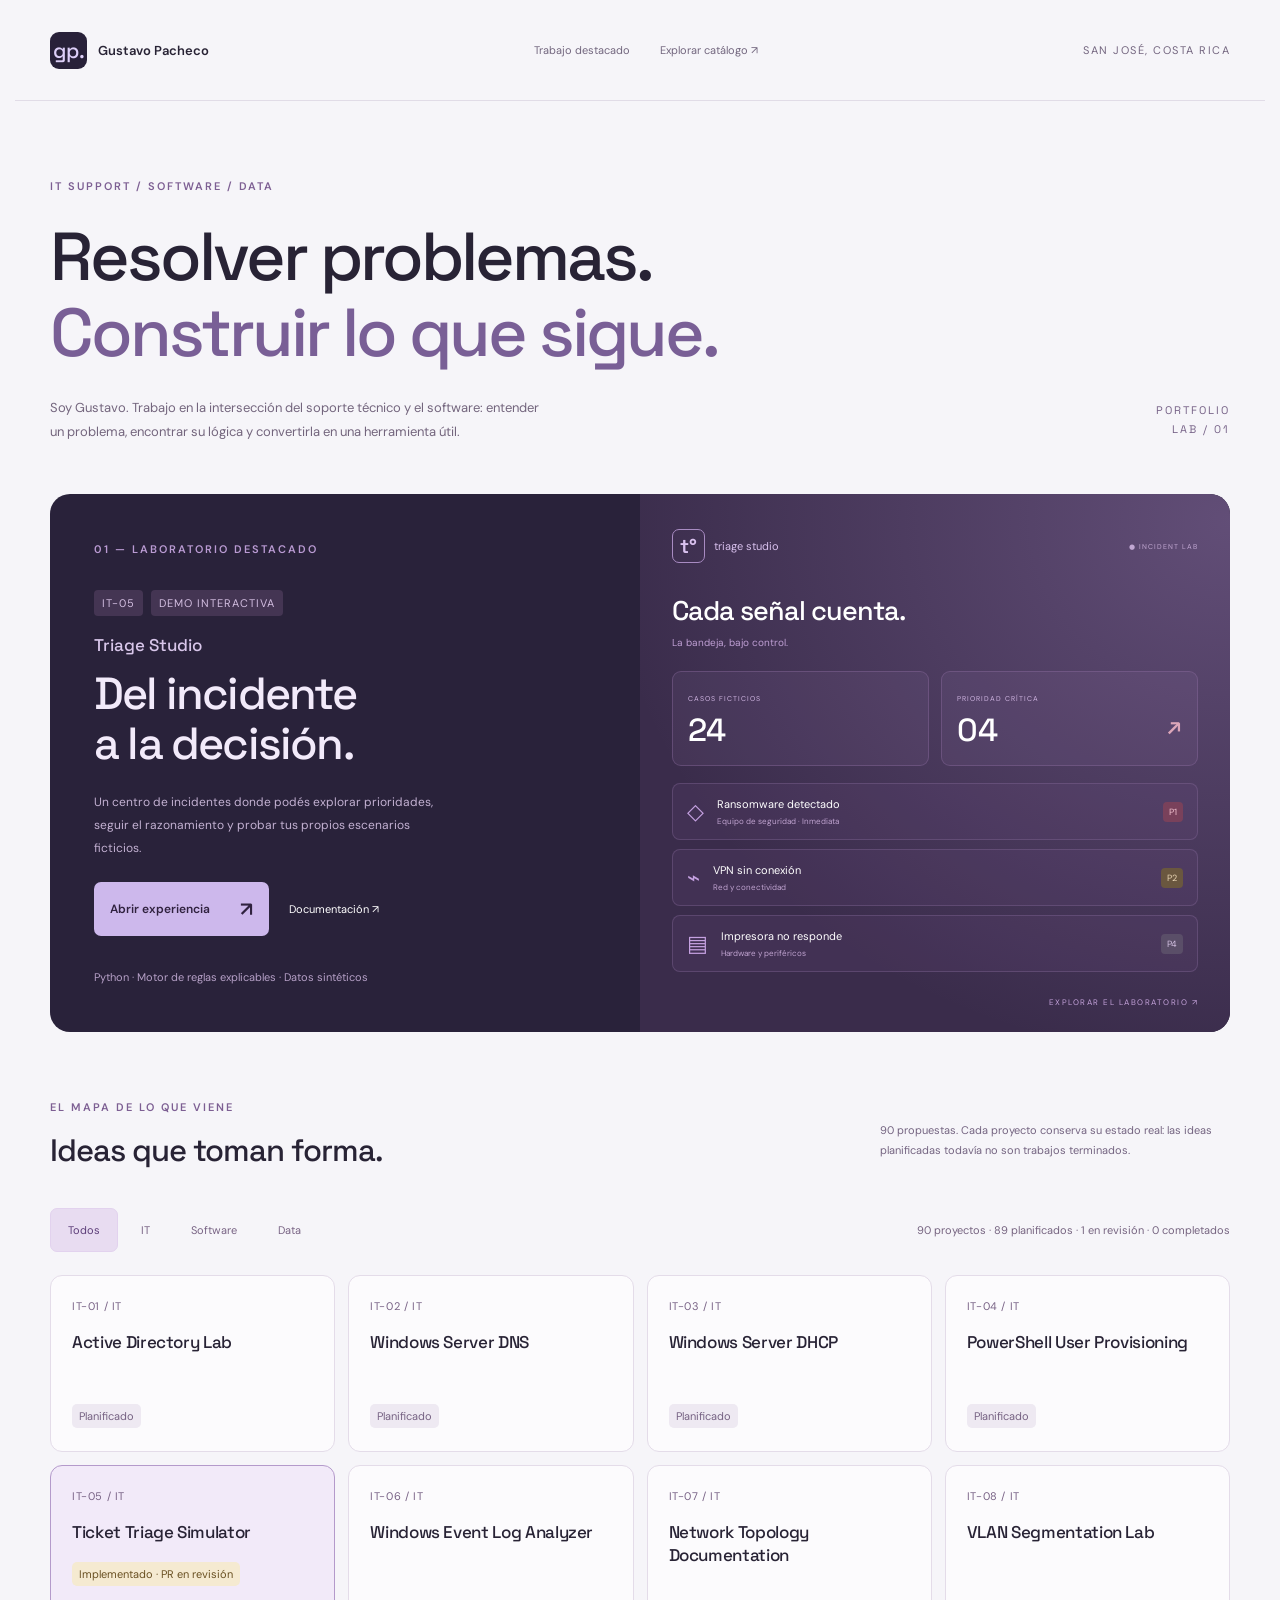
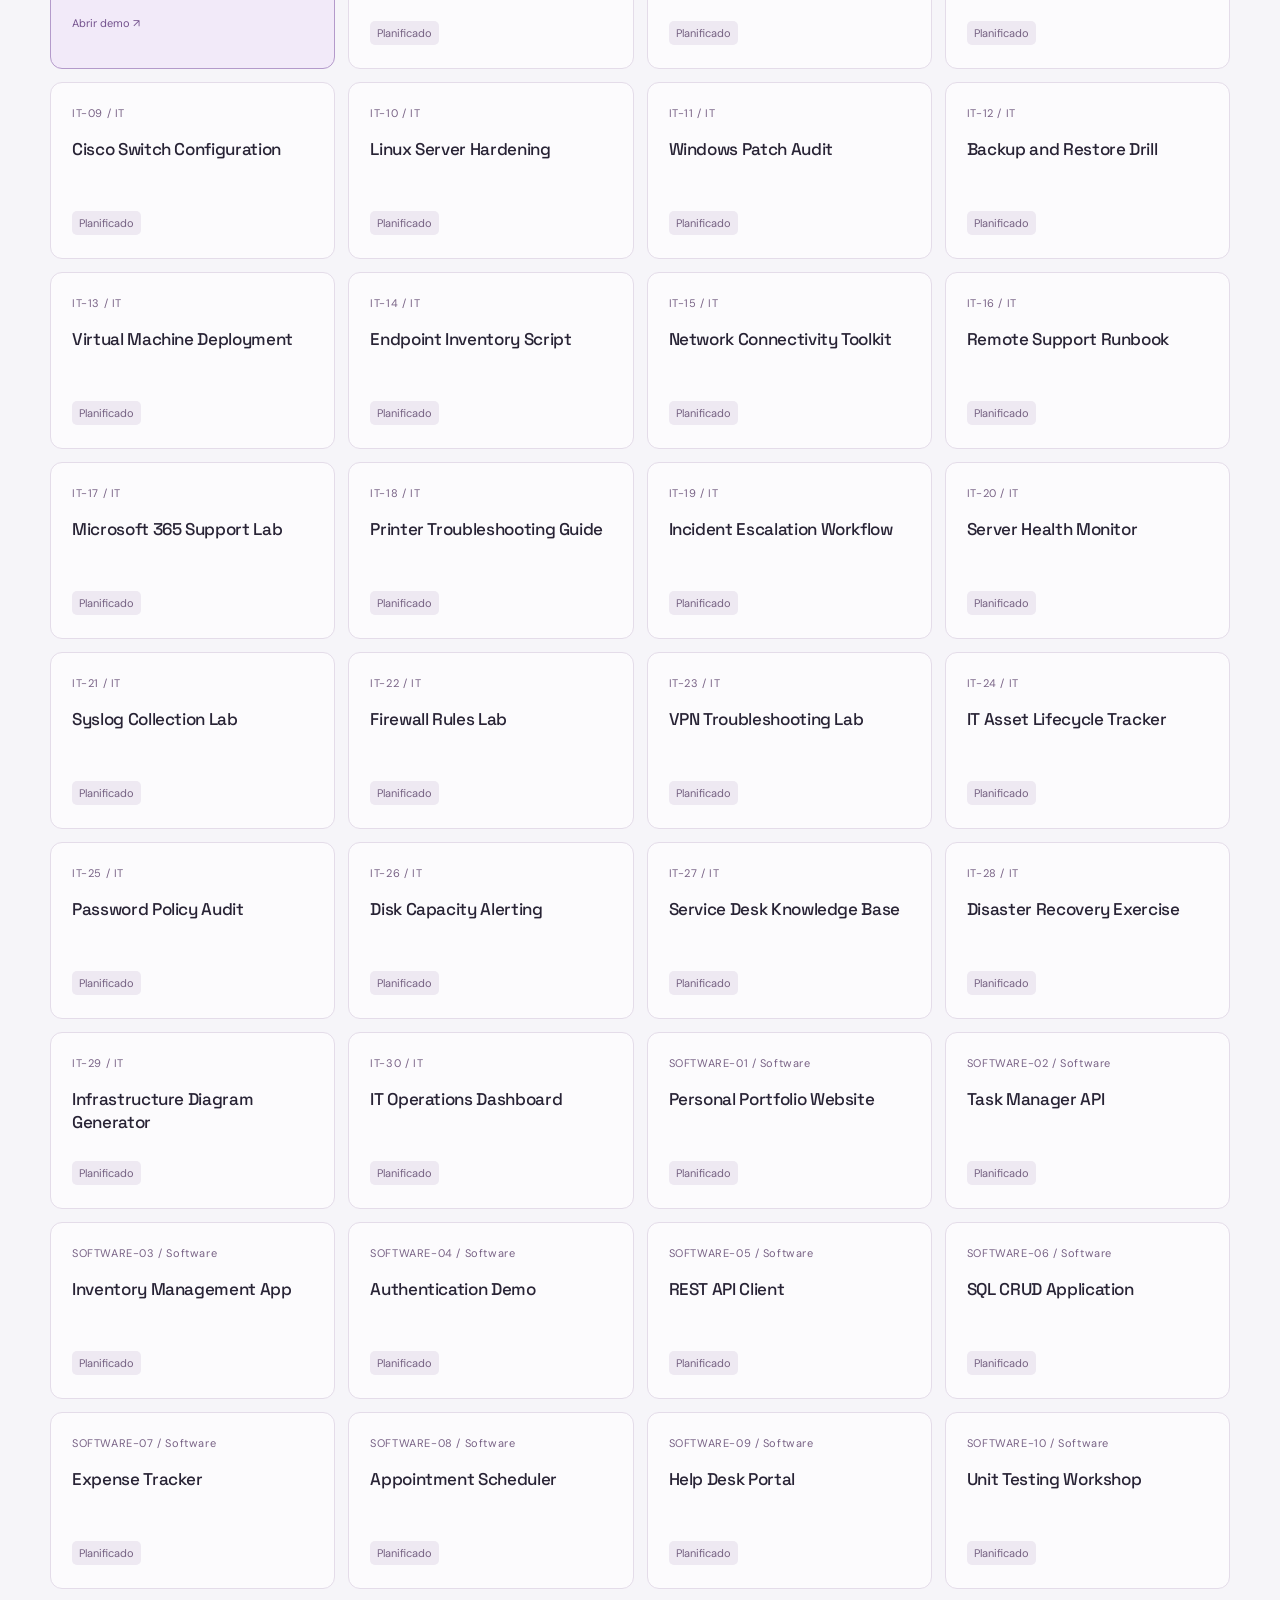
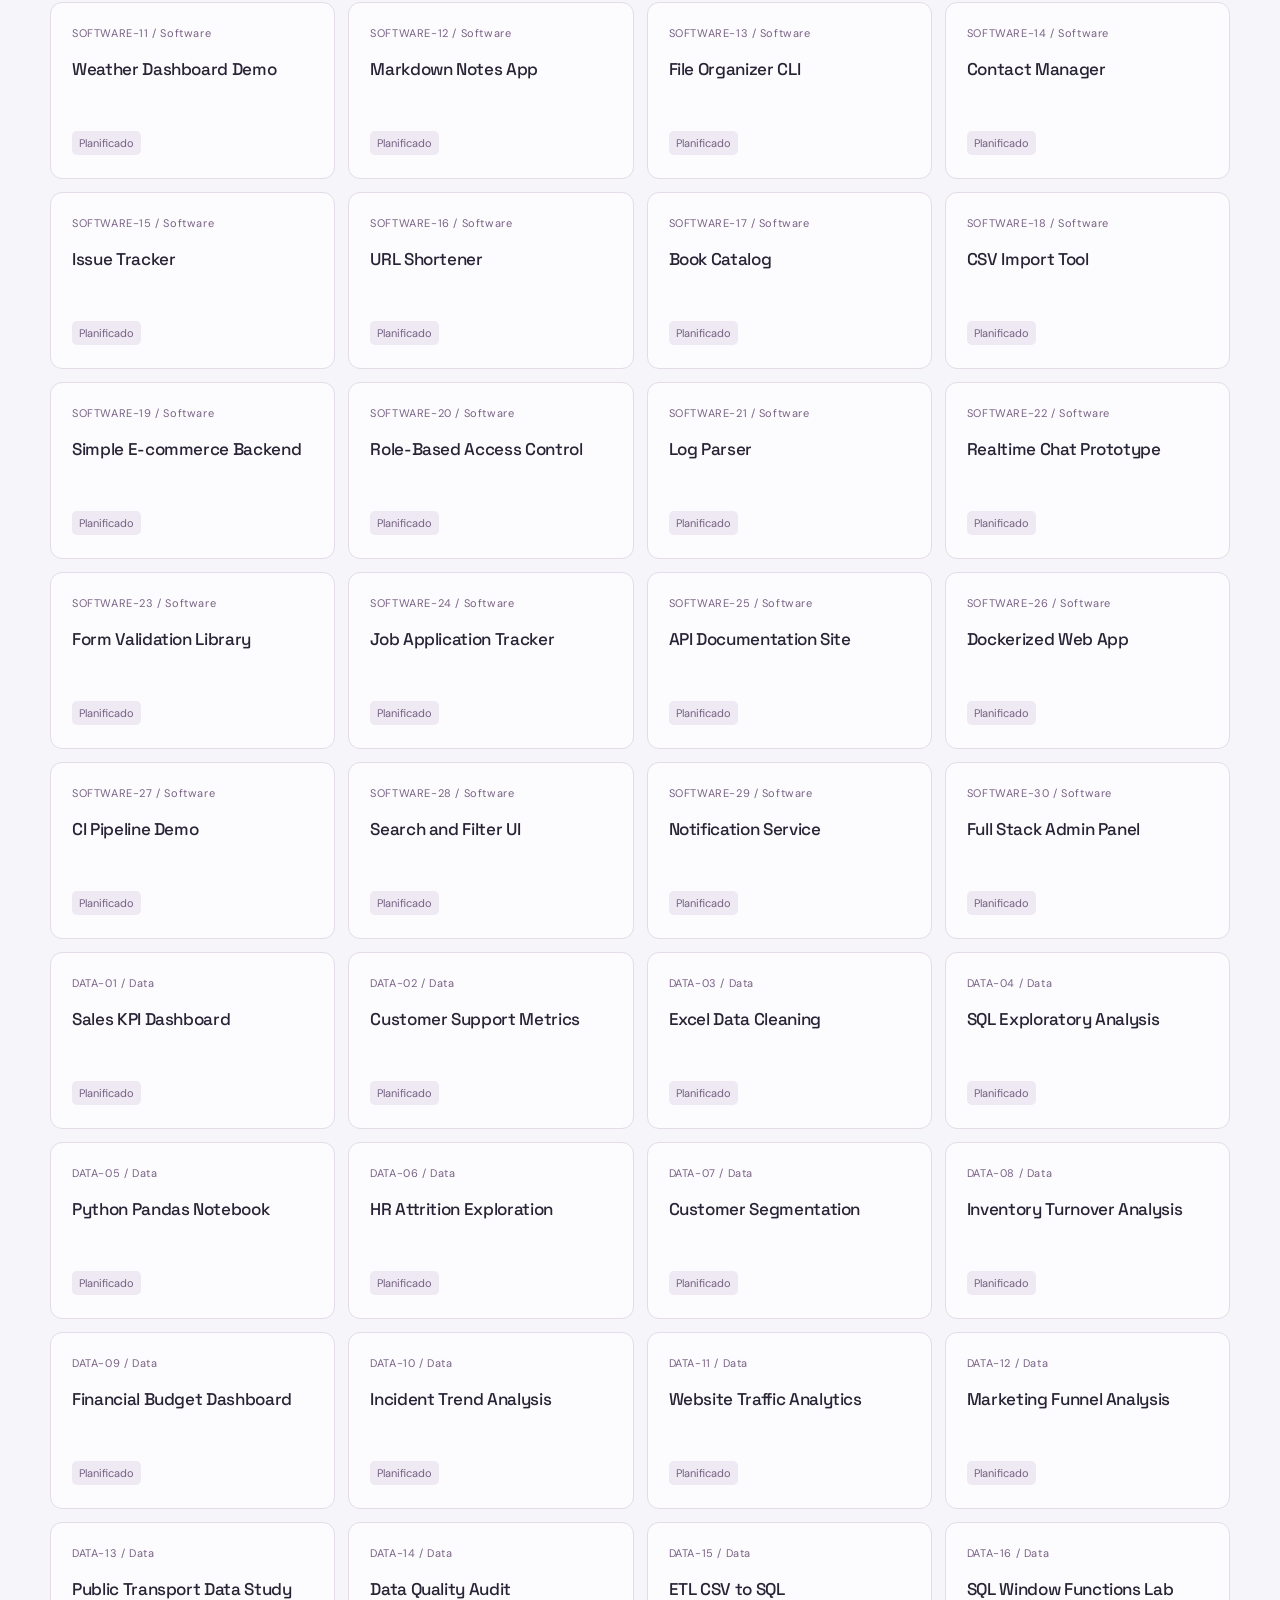
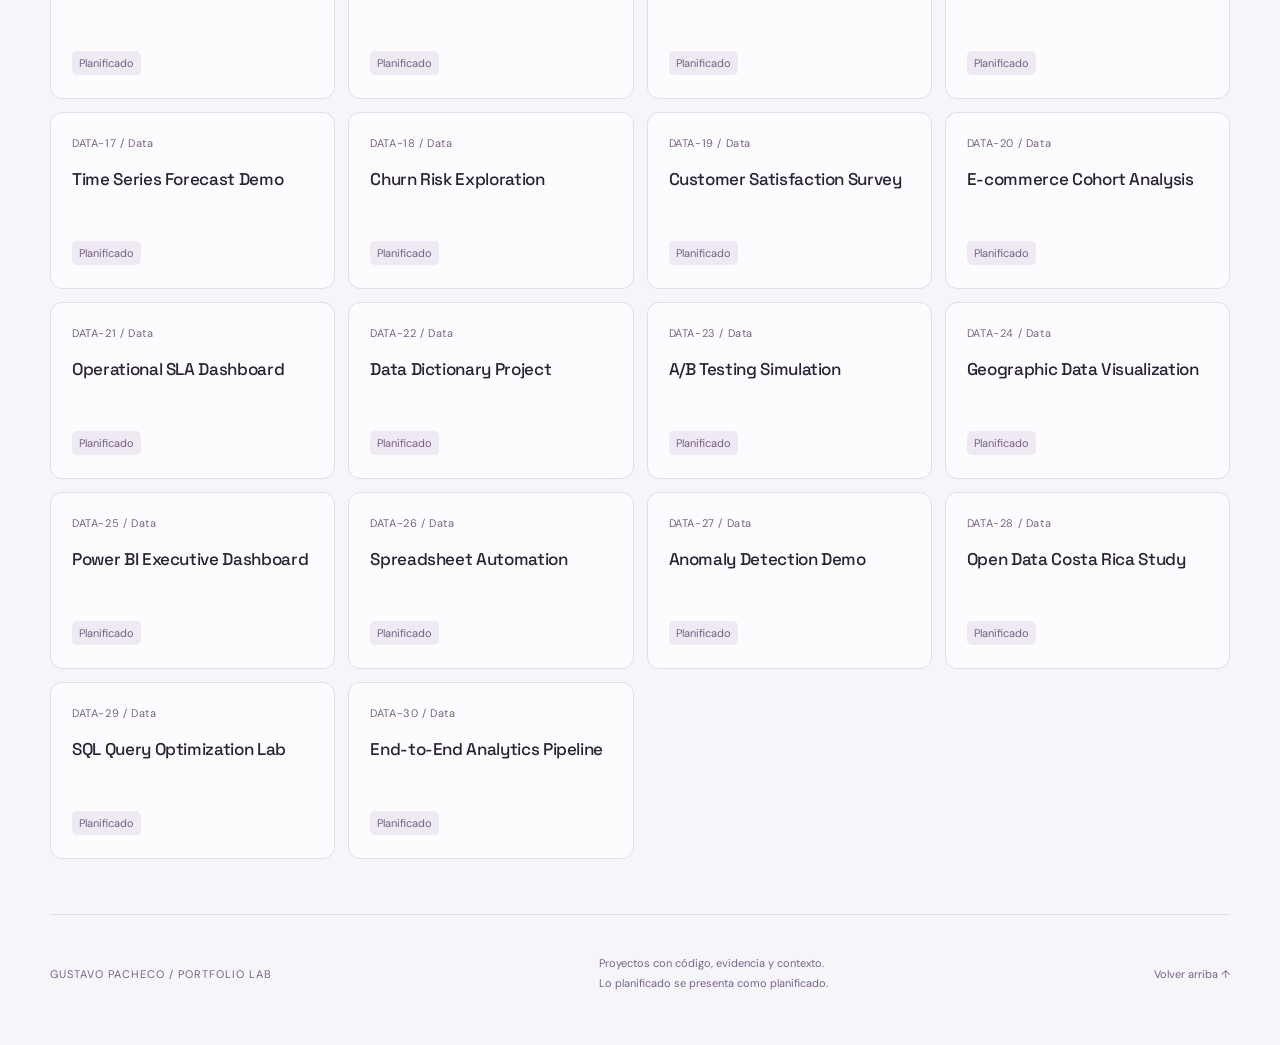
==== commit be7df064: "Revisión del PR #3: endurece el servidor, accesibilidad y lanzador - Servidor: HEAD con las mismas r" ====
--- a/index.html
+++ b/index.html
@@ -1,3 +1,3 @@
-<!doctype html><html lang="es"><head><meta charset="utf-8"><meta name="viewport" content="width=device-width,initial-scale=1"><meta name="description" content="Laboratorios de soporte IT, software y datos de Gustavo Pacheco Carballo."><title>Gustavo Pacheco · Portfolio / Lab</title><link rel="stylesheet" href="portfolio.css"></head><body><header><a class="identity" href="./"><span>gp.</span>Gustavo Pacheco</a><nav><a href="#featured">Trabajo destacado</a><a href="#catalog">Explorar catálogo ↗</a></nav><span class="location">SAN JOSÉ, COSTA RICA</span></header><main><section class="intro"><span class="overline">IT SUPPORT / SOFTWARE / DATA</span><h1>Resolver problemas.<br><em>Construir lo que sigue.</em></h1><div class="intro-bottom"><p>Soy Gustavo. Trabajo en la intersección del soporte técnico y el software: entender un problema, encontrar su lógica y convertirla en una herramienta útil.</p><span class="index-number">PORTFOLIO<br>LAB / 01</span></div></section><section id="featured" class="feature"><div class="feature-info"><span class="overline">01 — LABORATORIO DESTACADO</span><div class="feature-tags"><span>IT-05</span><span>DEMO INTERACTIVA</span></div><h2>Triage Studio<span>Del incidente<br>a la decisión.</span></h2><p>Un centro de incidentes donde podés explorar prioridades, seguir el razonamiento y probar tus propios escenarios ficticios.</p><div class="feature-actions"><a class="open-demo" href="projects/it-05-ticket-triage/web/">Abrir experiencia <span>↗</span></a><a href="projects/it-05-ticket-triage/README.md">Documentación ↗</a></div><div class="feature-foot">Python · Motor de reglas explicables · Datos sintéticos</div></div><a class="feature-art" href="projects/it-05-ticket-triage/web/" aria-label="Abrir Triage Studio"><div class="mock-header"><span class="mock-logo">t°</span><span>triage studio</span><span class="mock-status">● INCIDENT LAB</span></div><div class="mock-title">Cada señal cuenta.<span>La bandeja, bajo control.</span></div><div class="mock-metrics"><div><small>CASOS FICTICIOS</small><b>24</b></div><div><small>PRIORIDAD CRÍTICA</small><b>04<span>↗</span></b></div></div><div class="mock-row"><i class="mock-symbol">◇</i><div>Ransomware detectado<small>Equipo de seguridad · Inmediata</small></div><span class="mock-priority">P1</span></div><div class="mock-row"><i class="mock-symbol">⌁</i><div>VPN sin conexión<small>Red y conectividad</small></div><span class="mock-priority amber">P2</span></div><div class="mock-row"><i class="mock-symbol">▤</i><div>Impresora no responde<small>Hardware y periféricos</small></div><span class="mock-priority gray">P4</span></div><span class="mock-caption">EXPLORAR EL LABORATORIO ↗</span></a></section><section id="catalog" class="catalog"><div class="catalog-header"><div><span class="overline">EL MAPA DE LO QUE VIENE</span><h2>Ideas que toman forma.</h2></div><p>90 propuestas. Cada proyecto conserva su estado real: las ideas planificadas todavía no son trabajos terminados.</p></div><div class="catalog-toolbar"><div class="filter-group" aria-label="Categorías"><button data-filter="All" aria-pressed="true">Todos</button><button data-filter="IT" aria-pressed="false">IT</button><button data-filter="Software" aria-pressed="false">Software</button><button data-filter="Data" aria-pressed="false">Data</button></div><p id="count" aria-live="polite">Cargando catálogo…</p></div><div id="projects" class="project-grid"></div></section><footer><span>GUSTAVO PACHECO / PORTFOLIO LAB</span><p>Proyectos con código, evidencia y contexto.<br>Lo planificado se presenta como planificado.</p><a href="#">Volver arriba ↑</a></footer></main><script>
+<!doctype html><html lang="es"><head><meta charset="utf-8"><meta name="viewport" content="width=device-width,initial-scale=1"><meta name="description" content="Laboratorios de soporte IT, software y datos de Gustavo Pacheco Carballo."><link rel="icon" href="data:image/svg+xml,%3Csvg xmlns='http://www.w3.org/2000/svg' viewBox='0 0 32 32'%3E%3Crect width='32' height='32' rx='8' fill='%23282139'/%3E%3Ctext x='16' y='22' font-size='16' font-family='serif' text-anchor='middle' fill='%23ddcff8'%3Egp%3C/text%3E%3C/svg%3E"><title>Gustavo Pacheco · Portfolio / Lab</title><link rel="stylesheet" href="portfolio.css"></head><body><header><a class="identity" href="./"><span>gp.</span>Gustavo Pacheco</a><nav><a href="#featured">Trabajo destacado</a><a href="#catalog">Explorar catálogo ↗</a></nav><span class="location">SAN JOSÉ, COSTA RICA</span></header><main><section class="intro"><span class="overline">IT SUPPORT / SOFTWARE / DATA</span><h1>Resolver problemas.<br><em>Construir lo que sigue.</em></h1><div class="intro-bottom"><p>Soy Gustavo. Trabajo en la intersección del soporte técnico y el software: entender un problema, encontrar su lógica y convertirla en una herramienta útil.</p><span class="index-number">PORTFOLIO<br>LAB / 01</span></div></section><section id="featured" class="feature"><div class="feature-info"><span class="overline">01 — LABORATORIO DESTACADO</span><div class="feature-tags"><span>IT-05</span><span>DEMO INTERACTIVA</span></div><h2>Triage Studio<span>Del incidente<br>a la decisión.</span></h2><p>Un centro de incidentes donde podés explorar prioridades, seguir el razonamiento y probar tus propios escenarios ficticios.</p><div class="feature-actions"><a class="open-demo" href="projects/it-05-ticket-triage/web/">Abrir experiencia <span>↗</span></a><a href="projects/it-05-ticket-triage/README.md">Documentación ↗</a></div><div class="feature-foot">Python · Motor de reglas explicables · Datos sintéticos</div></div><a class="feature-art" href="projects/it-05-ticket-triage/web/" aria-label="Abrir Triage Studio"><div class="mock-header"><span class="mock-logo">t°</span><span>triage studio</span><span class="mock-status">● INCIDENT LAB</span></div><div class="mock-title">Cada señal cuenta.<span>La bandeja, bajo control.</span></div><div class="mock-metrics"><div><small>CASOS FICTICIOS</small><b>24</b></div><div><small>PRIORIDAD CRÍTICA</small><b>04<span>↗</span></b></div></div><div class="mock-row"><i class="mock-symbol">◇</i><div>Ransomware detectado<small>Equipo de seguridad · Inmediata</small></div><span class="mock-priority">P1</span></div><div class="mock-row"><i class="mock-symbol">⌁</i><div>VPN sin conexión<small>Red y conectividad</small></div><span class="mock-priority amber">P2</span></div><div class="mock-row"><i class="mock-symbol">▤</i><div>Impresora no responde<small>Hardware y periféricos</small></div><span class="mock-priority gray">P4</span></div><span class="mock-caption">EXPLORAR EL LABORATORIO ↗</span></a></section><section id="catalog" class="catalog"><div class="catalog-header"><div><span class="overline">EL MAPA DE LO QUE VIENE</span><h2>Ideas que toman forma.</h2></div><p>90 propuestas. Cada proyecto conserva su estado real: las ideas planificadas todavía no son trabajos terminados.</p></div><div class="catalog-toolbar"><div class="filter-group" aria-label="Categorías"><button data-filter="All" aria-pressed="true">Todos</button><button data-filter="IT" aria-pressed="false">IT</button><button data-filter="Software" aria-pressed="false">Software</button><button data-filter="Data" aria-pressed="false">Data</button></div><p id="count" aria-live="polite">Cargando catálogo…</p></div><div id="projects" class="project-grid"></div></section><footer><span>GUSTAVO PACHECO / PORTFOLIO LAB</span><p>Proyectos con código, evidencia y contexto.<br>Lo planificado se presenta como planificado.</p><a href="#">Volver arriba ↑</a></footer></main><script>
 let projects=[];const root=document.getElementById('projects');const statusLabels={planned:'Planificado',in_review:'Implementado · PR en revisión',completed:'Completado'};function show(category){const items=projects.filter(p=>category==='All'||p.category===category);const planned=items.filter(p=>p.status==='planned').length;const reviewing=items.filter(p=>p.status==='in_review').length;const done=items.filter(p=>p.status==='completed').length;document.getElementById('count').textContent=items.length+' proyectos · '+planned+' planificados · '+reviewing+' en revisión · '+done+' completados';root.replaceChildren(...items.map(p=>{const card=document.createElement('article');card.className='project-card'+(p.id==='it-05'?' available':'');const meta=document.createElement('small');meta.textContent=p.id.toUpperCase()+' / '+p.category;const title=document.createElement('h3');title.textContent=p.title;const state=document.createElement('span');state.className='state '+(p.status==='in_review'?'review':'');state.textContent=Object.hasOwn(statusLabels,p.status)?statusLabels[p.status]:String(p.status);card.append(meta,title,state);if(p.id==='it-05'){const link=document.createElement('a');link.href='projects/it-05-ticket-triage/web/';link.className='card-link';link.textContent='Abrir demo ↗';card.append(link)}return card}));}document.querySelectorAll('[data-filter]').forEach(button=>button.addEventListener('click',()=>{document.querySelectorAll('[data-filter]').forEach(b=>b.setAttribute('aria-pressed',String(b===button)));show(button.dataset.filter)}));fetch('./projects.json').then(r=>{if(!r.ok)throw Error();return r.json()}).then(data=>{projects=data;show('All')}).catch(()=>document.getElementById('count').textContent='No se pudo cargar el catálogo. Abrí INICIAR_DEMO.bat para servir el portafolio.');
 </script></body></html>
--- a/portfolio.css
+++ b/portfolio.css
@@ -1,6 +1,6 @@
 @import url('https://fonts.googleapis.com/css2?family=DM+Sans:wght@400;500;600;700&family=Space+Grotesk:wght@400;500;600;700&display=swap');
-*{box-sizing:border-box}html{scroll-behavior:smooth}body{margin:0;background:#f6f5f9;color:#282335;font:14px 'DM Sans',system-ui,sans-serif}a{color:inherit;text-decoration:none}button,a{touch-action:manipulation}a:focus-visible,button:focus-visible{outline:3px solid #9e7dc7;outline-offset:5px}header{max-width:1250px;margin:auto;display:flex;align-items:center;justify-content:space-between;padding:28px 35px;border-bottom:1px solid #e1dce7}.identity{display:flex;align-items:center;gap:11px;font-weight:600;font-size:13px}.identity>span{display:grid;place-items:center;width:37px;height:37px;background:#282139;color:#ddcff8;font:500 21px 'Space Grotesk';border-radius:9px}nav{display:flex;gap:30px;font-size:11px;color:#7e708b}.location{font-size:8px;letter-spacing:1.5px;color:#8a7c96}main{max-width:1250px;margin:auto;padding:0 35px}.intro{padding:75px 0 50px}.overline{font-size:9px;letter-spacing:2px;font-weight:600;color:#9b82ae}h1{font:500 clamp(38px,5.3vw,70px)/1.12 'Space Grotesk',sans-serif;letter-spacing:-3px;margin:25px 0}h1 em{font-style:normal;color:#8b73a6}.intro-bottom{display:flex;align-items:center;justify-content:space-between}.intro p{font-size:13px;color:#82738e;max-width:490px;line-height:1.85;margin:0}.index-number{text-align:right;font:11px/1.7 'Space Grotesk';color:#a292b0;letter-spacing:2px}.feature{display:grid;grid-template-columns:1fr 1fr;border-radius:20px;overflow:hidden;background:#29223a;color:white}.feature-info{padding:45px 44px}.feature .overline{color:#ba9bd3;font-size:8px}.feature-tags{display:flex;gap:8px;margin:33px 0 18px}.feature-tags span{font-size:8px;padding:6px 8px;background:#443553;color:#d3bee1;letter-spacing:1px;border-radius:4px}.feature h2{font:500 17px 'Space Grotesk';color:#d8c6ea;margin:0}.feature h2>span{display:block;font-size:45px;line-height:1.1;letter-spacing:-1.8px;color:#f2eafa;margin-top:13px}.feature-info>p{font-size:12px;color:#c3b1d2;line-height:1.9;max-width:345px;margin:23px 0}.feature-actions{display:flex;align-items:center;gap:20px;font-size:10px}.open-demo{display:flex;align-items:center;justify-content:space-between;gap:30px;padding:14px 16px;background:#cdb8ec;color:#30223f;border-radius:7px;font-size:12px;font-weight:600;min-height:44px}.open-demo:hover{background:#e1cff8}.open-demo span{font-size:20px}.feature-foot{font-size:9px;color:#b6a0c7;margin-top:34px}.feature-art{padding:35px 32px 25px;background:radial-gradient(ellipse at 100% 5%,#b191cf55,transparent 75%),#3a2c4b;position:relative;display:flex;flex-direction:column;justify-content:center;transform:rotate(0)}.mock-header{display:flex;align-items:center;gap:9px;font-size:11px;color:#d9c1ee}.mock-logo{font:600 20px 'Space Grotesk';border:1px solid #a88bc2;border-radius:7px;padding:3px 7px}.mock-status{margin-left:auto;font-size:7px;letter-spacing:1px;color:#c1a7d2}.mock-title{font:500 27px 'Space Grotesk';letter-spacing:-1px;margin:30px 0 22px}.mock-title>span{font:10px 'DM Sans';color:#bf9fd4;letter-spacing:0;display:block;margin-top:8px}.mock-metrics{display:grid;grid-template-columns:1fr 1fr;gap:12px;margin-bottom:17px}.mock-metrics>div{border:1px solid #8e6fa466;border-radius:9px;padding:15px;background:#b091cc15}.mock-metrics small{font-size:7px;letter-spacing:1px;color:#d0b5e2}.mock-metrics b{font:500 32px 'Space Grotesk';display:flex;justify-content:space-between;margin-top:5px}.mock-metrics b>span{color:#dca6b9;font-size:24px}.mock-row{display:flex;align-items:center;gap:13px;border:1px solid #8d70a259;border-radius:8px;background:#76548e22;padding:13px 14px;margin-bottom:9px;font-size:11px}.mock-row small{display:block;font-size:8px;color:#c0a3d0;margin-top:5px}.mock-symbol{font-style:normal;font-size:22px;color:#c5a1e1}.mock-priority{margin-left:auto;font-size:9px;padding:4px 6px;border-radius:4px;background:#79415b;color:#f4c4d2}.amber{background:#6a573f;color:#ecd8b6}.gray{background:#5a4e68;color:#d6c3e4}.mock-caption{display:block;text-align:right;font-size:8px;color:#c4a2da;letter-spacing:1.5px;margin-top:16px}.catalog{padding-top:65px}.catalog-header{display:flex;align-items:center;justify-content:space-between;gap:35px}.catalog-header h2{font:500 31px 'Space Grotesk';letter-spacing:-1px;margin:15px 0}.catalog-header p{max-width:350px;font-size:11px;color:#93839f;line-height:1.8}.catalog-toolbar{display:flex;justify-content:space-between;align-items:center;margin:23px 0}.filter-group{display:flex;gap:5px}.filter-group button{font:11px 'DM Sans';color:#897296;background:transparent;border:1px solid transparent;padding:11px 17px;border-radius:7px;cursor:pointer;min-height:44px}.filter-group button[aria-pressed=true]{color:#5d3e79;background:#e8dcf1;border-color:#e2d2ee}.filter-group button:hover{background:#ede5f4}#count{font-size:10px;color:#96849f}.project-grid{display:grid;grid-template-columns:repeat(4,1fr);gap:13px}.project-card{border:1px solid #e4dce9;padding:23px 21px;border-radius:12px;min-height:177px;display:flex;flex-direction:column;align-items:flex-start;background:#fcfbfd}.project-card small{font-size:9px;letter-spacing:.6px;color:#9b87a7}.project-card h3{font:500 17px/1.35 'Space Grotesk';letter-spacing:-.35px;margin:18px 0;flex:1}.state{font-size:8px;border-radius:5px;background:#eee9f2;color:#917d9e;padding:5px 7px}.state.review{color:#695022;background:#f5ead1}.project-card.available{border-color:#b49acb;background:#f2eaf9}.card-link{font-size:11px;color:#73518d;margin-top:15px;min-height:30px;padding-top:4px}footer{border-top:1px solid #e3daea;margin-top:55px;padding:28px 0 40px;display:flex;justify-content:space-between;align-items:center;gap:20px;color:#9581a3;font-size:9px}footer>span{letter-spacing:1px;font-size:8px}footer p{line-height:1.8}footer a{min-height:44px;display:flex;align-items:center}
+*{box-sizing:border-box}html{scroll-behavior:smooth}body{margin:0;background:#f6f5f9;color:#282335;font:14px 'DM Sans',system-ui,sans-serif}a{color:inherit;text-decoration:none}button,a{touch-action:manipulation}a:focus-visible,button:focus-visible{outline:3px solid #9a7ae8;outline-offset:5px}header{max-width:1250px;margin:auto;display:flex;align-items:center;justify-content:space-between;padding:28px 35px;border-bottom:1px solid #e1dce7}.identity{display:flex;align-items:center;gap:11px;min-height:44px;font-weight:600;font-size:13px}.identity>span{display:grid;place-items:center;width:37px;height:37px;background:#282139;color:#ddcff8;font:500 21px 'Space Grotesk',sans-serif;border-radius:9px}nav a,.feature-actions>a{display:inline-flex;align-items:center;min-height:44px}nav{display:flex;gap:30px;font-size:11px;color:#72667e}.location{font-size:11px;letter-spacing:1.5px;color:#73657f}main{max-width:1250px;margin:auto;padding:0 35px}.intro{padding:75px 0 50px}.overline{font-size:11px;letter-spacing:2px;font-weight:600;color:#7d5f93}h1{font:500 clamp(38px,5.3vw,70px)/1.12 'Space Grotesk',sans-serif;letter-spacing:-3px;margin:25px 0}h1 em{font-style:normal;color:#795f96}.intro-bottom{display:flex;align-items:center;justify-content:space-between}.intro p{font-size:13px;color:#73657d;max-width:490px;line-height:1.85;margin:0}.index-number{text-align:right;font:11px/1.7 'Space Grotesk',sans-serif;color:#776388;letter-spacing:2px}.feature{display:grid;grid-template-columns:1fr 1fr;border-radius:20px;overflow:hidden;background:#29223a;color:white}.feature-info{padding:45px 44px}.feature .overline{color:#ba9bd3;font-size:11px}.feature-tags{display:flex;gap:8px;margin:33px 0 18px}.feature-tags span{font-size:11px;padding:6px 8px;background:#443553;color:#d3bee1;letter-spacing:1px;border-radius:4px}.feature h2{font:500 17px 'Space Grotesk',sans-serif;color:#d8c6ea;margin:0}.feature h2>span{display:block;font-size:45px;line-height:1.1;letter-spacing:-1.8px;color:#f2eafa;margin-top:13px}.feature-info>p{font-size:12px;color:#c3b1d2;line-height:1.9;max-width:345px;margin:23px 0}.feature-actions{display:flex;align-items:center;gap:20px;font-size:11px}.open-demo{display:flex;align-items:center;justify-content:space-between;gap:30px;padding:14px 16px;background:#cdb8ec;color:#30223f;border-radius:7px;font-size:12px;font-weight:600;min-height:44px}.open-demo:hover{background:#e1cff8}.open-demo span{font-size:20px}.feature-foot{font-size:11px;color:#b6a0c7;margin-top:34px}.feature-art{padding:35px 32px 25px;background:radial-gradient(ellipse at 100% 5%,#b191cf55,transparent 75%),#3a2c4b;position:relative;display:flex;flex-direction:column;justify-content:center;transform:rotate(0)}.mock-header{display:flex;align-items:center;gap:9px;font-size:11px;color:#d9c1ee}.mock-logo{font:600 20px 'Space Grotesk',sans-serif;border:1px solid #a88bc2;border-radius:7px;padding:3px 7px}.mock-status{margin-left:auto;font-size:7px;letter-spacing:1px;color:#c1a7d2}.mock-title{font:500 27px 'Space Grotesk',sans-serif;letter-spacing:-1px;margin:30px 0 22px}.mock-title>span{font:10px 'DM Sans',system-ui,sans-serif;color:#bf9fd4;letter-spacing:0;display:block;margin-top:8px}.mock-metrics{display:grid;grid-template-columns:1fr 1fr;gap:12px;margin-bottom:17px}.mock-metrics>div{border:1px solid #8e6fa466;border-radius:9px;padding:15px;background:#b091cc15}.mock-metrics small{font-size:7px;letter-spacing:1px;color:#d0b5e2}.mock-metrics b{font:500 32px 'Space Grotesk',sans-serif;display:flex;justify-content:space-between;margin-top:5px}.mock-metrics b>span{color:#dca6b9;font-size:24px}.mock-row{display:flex;align-items:center;gap:13px;border:1px solid #8d70a259;border-radius:8px;background:#76548e22;padding:13px 14px;margin-bottom:9px;font-size:11px}.mock-row small{display:block;font-size:8px;color:#c0a3d0;margin-top:5px}.mock-symbol{font-style:normal;font-size:22px;color:#c5a1e1}.mock-priority{margin-left:auto;font-size:9px;padding:4px 6px;border-radius:4px;background:#79415b;color:#f4c4d2}.amber{background:#6a573f;color:#ecd8b6}.gray{background:#5a4e68;color:#d6c3e4}.mock-caption{display:block;text-align:right;font-size:8px;color:#c4a2da;letter-spacing:1.5px;margin-top:16px}.catalog{padding-top:65px}.catalog-header{display:flex;align-items:center;justify-content:space-between;gap:35px}.catalog-header h2{font:500 31px 'Space Grotesk',sans-serif;letter-spacing:-1px;margin:15px 0}.catalog-header p{max-width:350px;font-size:11px;color:#746481;line-height:1.8}.catalog-toolbar{display:flex;justify-content:space-between;align-items:center;margin:23px 0}.filter-group{display:flex;gap:5px}.filter-group button{font:11px 'DM Sans',system-ui,sans-serif;color:#786384;background:transparent;border:1px solid transparent;padding:11px 17px;border-radius:7px;cursor:pointer;min-height:44px}.filter-group button[aria-pressed=true]{color:#5d3e79;background:#e8dcf1;border-color:#e2d2ee}.filter-group button:hover{background:#ede5f4}#count{font-size:11px;color:#766480}.project-grid{display:grid;grid-template-columns:repeat(4,1fr);gap:13px}.project-card{border:1px solid #e4dce9;padding:23px 21px;border-radius:12px;min-height:177px;display:flex;flex-direction:column;align-items:flex-start;background:#fcfbfd}.project-card small{font-size:11px;letter-spacing:.6px;color:#786285}.project-card h3{font:500 17px/1.35 'Space Grotesk',sans-serif;letter-spacing:-.35px;margin:18px 0;flex:1}.state{font-size:11px;border-radius:5px;background:#eee9f2;color:#756182;padding:5px 7px}.state.review{color:#695022;background:#f5ead1}.project-card.available{border-color:#b49acb;background:#f2eaf9}.card-link{font-size:11px;color:#73518d;margin-top:15px;min-height:44px;display:inline-flex;align-items:center;padding-top:0}footer{border-top:1px solid #e3daea;margin-top:55px;padding:28px 0 40px;display:flex;justify-content:space-between;align-items:center;gap:20px;color:#786287;font-size:11px}footer>span{letter-spacing:1px;font-size:11px}footer p{line-height:1.8}footer a{min-height:44px;display:flex;align-items:center}
 @media(max-width:1000px){.feature-info{padding:35px 30px}.feature h2>span{font-size:39px}.feature-art{padding:30px 25px}.feature-actions{gap:12px}.project-grid{grid-template-columns:repeat(3,1fr)}.location{display:none}}
-@media(max-width:700px){header{padding:20px}header nav>a:first-child{display:none}nav{font-size:10px}main{padding:0 20px}.intro{padding:45px 0 35px}h1{font-size:40px;letter-spacing:-1.8px}.intro p{font-size:12px}.index-number{display:none}.feature{grid-template-columns:1fr}.feature-info{padding:32px 27px}.feature h2>span{font-size:43px}.feature-art{margin:0 18px 18px;border:1px solid #755888;border-radius:13px;padding:25px}.mock-title{margin:22px 0}.feature-foot{margin-top:25px}.catalog{padding-top:40px}.catalog-header{display:block}.catalog-header h2{font-size:28px}.catalog-toolbar{align-items:flex-start;flex-direction:column;gap:12px}#count{margin:0;font-size:9px}.project-grid{grid-template-columns:1fr 1fr;gap:10px}.project-card{padding:18px 15px;min-height:180px}.project-card h3{font-size:16px}.state{line-height:1.5;font-size:8px}.project-card small{font-size:8px}.filter-group button{padding:10px 15px}footer{align-items:flex-start;flex-wrap:wrap;font-size:9px}footer p{margin:0}footer>span{width:100%}}
-@media(max-width:360px){.project-grid{grid-template-columns:1fr}.feature-actions{align-items:flex-start;flex-direction:column}.feature h2>span{font-size:37px}.identity{font-size:11px}header nav{font-size:9px}h1{font-size:35px}}
+@media(max-width:700px){header{padding:20px}header nav>a:first-child{display:none}nav{font-size:11px}main{padding:0 20px}.intro{padding:45px 0 35px}h1{font-size:40px;letter-spacing:-1.8px}.intro p{font-size:12px}.index-number{display:none}.feature{grid-template-columns:1fr}.feature-info{padding:32px 27px}.feature h2>span{font-size:43px}.feature-art{margin:0 18px 18px;border:1px solid #755888;border-radius:13px;padding:25px}.mock-title{margin:22px 0}.feature-foot{margin-top:25px}.catalog{padding-top:40px}.catalog-header{display:block}.catalog-header h2{font-size:28px}.catalog-toolbar{align-items:flex-start;flex-direction:column;gap:12px}#count{margin:0;font-size:11px}.project-grid{grid-template-columns:1fr 1fr;gap:10px}.project-card{padding:18px 15px;min-height:180px}.project-card h3{font-size:16px}.state{line-height:1.5;font-size:11px}.project-card small{font-size:11px}.filter-group button{padding:10px 15px}footer{align-items:flex-start;flex-wrap:wrap;font-size:11px}footer p{margin:0}footer>span{width:100%}}
+@media(max-width:360px){.project-grid{grid-template-columns:1fr}.feature-actions{align-items:flex-start;flex-direction:column}.feature h2>span{font-size:37px}.identity{font-size:11px}header nav{font-size:11px}h1{font-size:35px}}
 @media(prefers-reduced-motion:reduce){html{scroll-behavior:auto}}
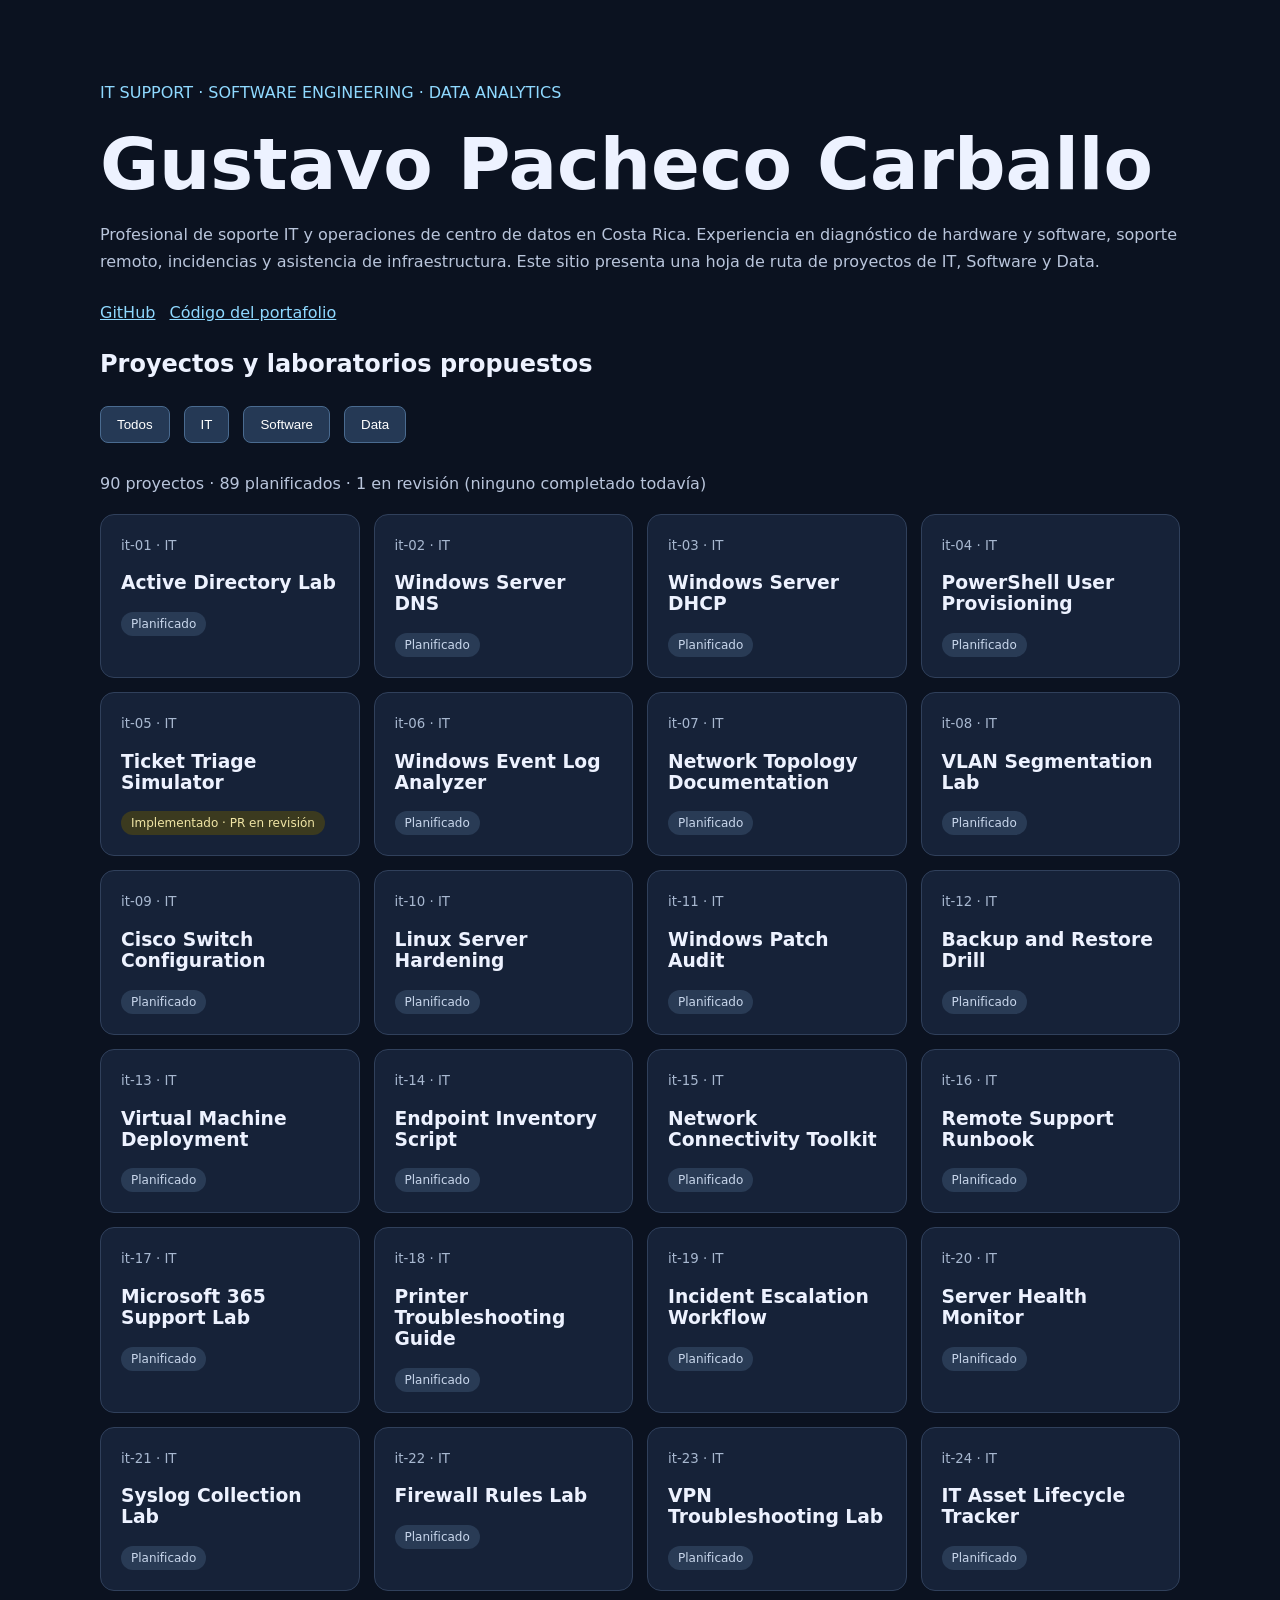
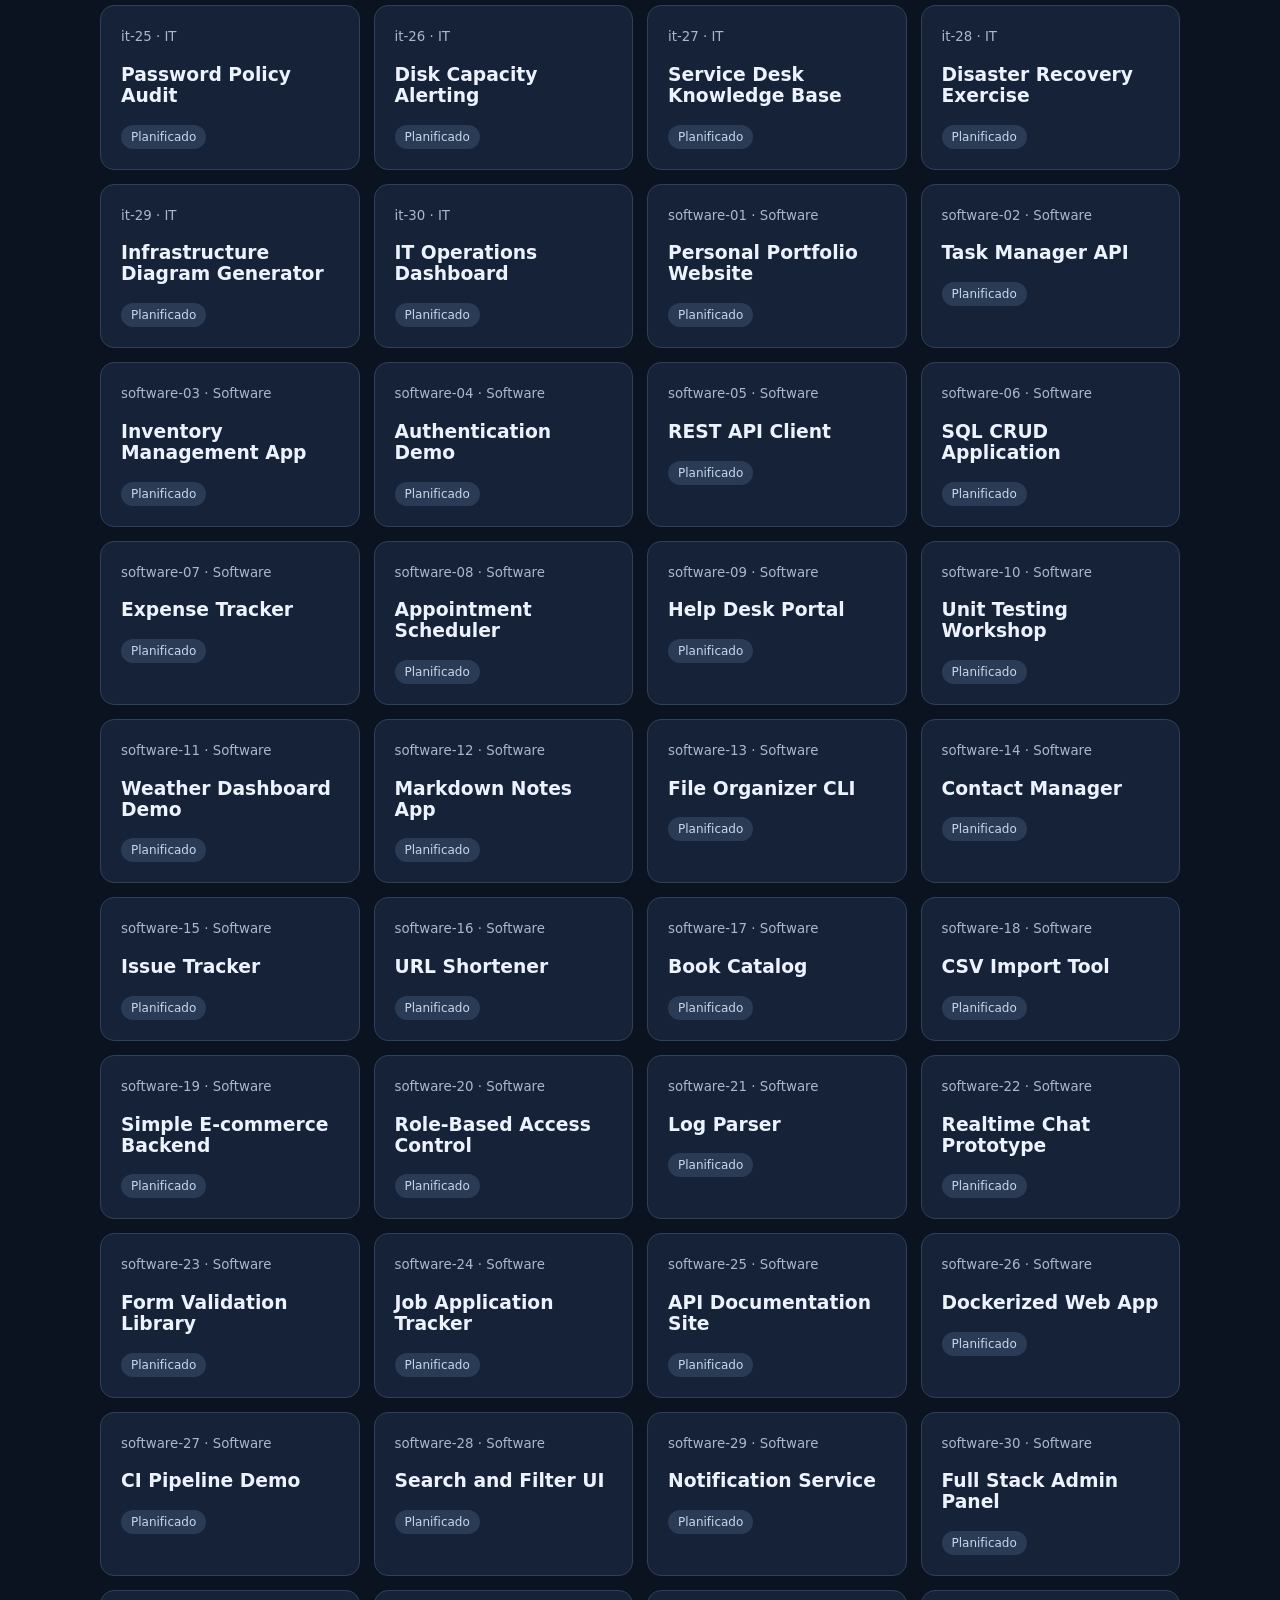
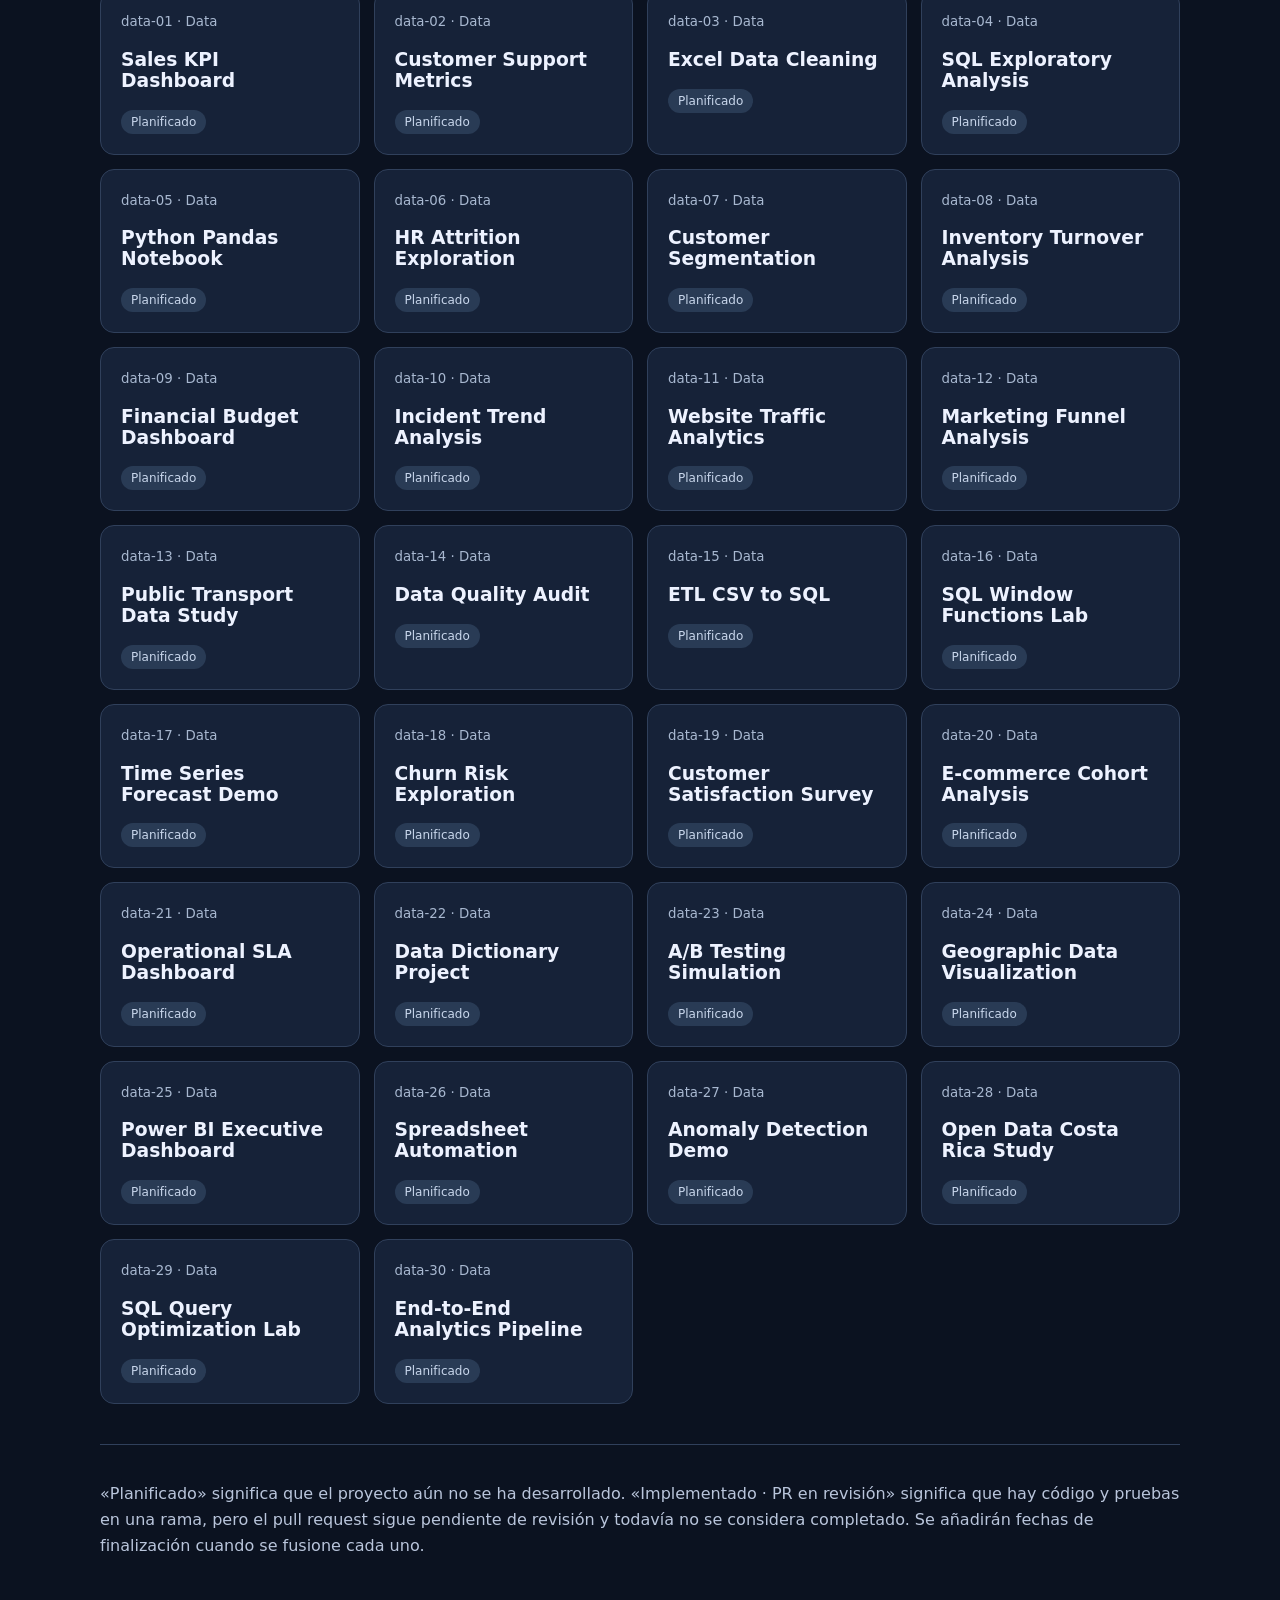
==== commit abea7a93: "Merge pull request #2 from izanaLy/feature/it-05-ticket-triage IT-05: Ticket Triage Simulator" ====
--- a/index.html
+++ b/index.html
@@ -1,3 +1 @@
-<!doctype html><html lang="es"><head><meta charset="utf-8"><meta name="viewport" content="width=device-width,initial-scale=1"><meta name="description" content="Laboratorios de soporte IT, software y datos de Gustavo Pacheco Carballo."><link rel="icon" href="data:image/svg+xml,%3Csvg xmlns='http://www.w3.org/2000/svg' viewBox='0 0 32 32'%3E%3Crect width='32' height='32' rx='8' fill='%23282139'/%3E%3Ctext x='16' y='22' font-size='16' font-family='serif' text-anchor='middle' fill='%23ddcff8'%3Egp%3C/text%3E%3C/svg%3E"><title>Gustavo Pacheco · Portfolio / Lab</title><link rel="stylesheet" href="portfolio.css"></head><body><header><a class="identity" href="./"><span>gp.</span>Gustavo Pacheco</a><nav><a href="#featured">Trabajo destacado</a><a href="#catalog">Explorar catálogo ↗</a></nav><span class="location">SAN JOSÉ, COSTA RICA</span></header><main><section class="intro"><span class="overline">IT SUPPORT / SOFTWARE / DATA</span><h1>Resolver problemas.<br><em>Construir lo que sigue.</em></h1><div class="intro-bottom"><p>Soy Gustavo. Trabajo en la intersección del soporte técnico y el software: entender un problema, encontrar su lógica y convertirla en una herramienta útil.</p><span class="index-number">PORTFOLIO<br>LAB / 01</span></div></section><section id="featured" class="feature"><div class="feature-info"><span class="overline">01 — LABORATORIO DESTACADO</span><div class="feature-tags"><span>IT-05</span><span>DEMO INTERACTIVA</span></div><h2>Triage Studio<span>Del incidente<br>a la decisión.</span></h2><p>Un centro de incidentes donde podés explorar prioridades, seguir el razonamiento y probar tus propios escenarios ficticios.</p><div class="feature-actions"><a class="open-demo" href="projects/it-05-ticket-triage/web/">Abrir experiencia <span>↗</span></a><a href="projects/it-05-ticket-triage/README.md">Documentación ↗</a></div><div class="feature-foot">Python · Motor de reglas explicables · Datos sintéticos</div></div><a class="feature-art" href="projects/it-05-ticket-triage/web/" aria-label="Abrir Triage Studio"><div class="mock-header"><span class="mock-logo">t°</span><span>triage studio</span><span class="mock-status">● INCIDENT LAB</span></div><div class="mock-title">Cada señal cuenta.<span>La bandeja, bajo control.</span></div><div class="mock-metrics"><div><small>CASOS FICTICIOS</small><b>24</b></div><div><small>PRIORIDAD CRÍTICA</small><b>04<span>↗</span></b></div></div><div class="mock-row"><i class="mock-symbol">◇</i><div>Ransomware detectado<small>Equipo de seguridad · Inmediata</small></div><span class="mock-priority">P1</span></div><div class="mock-row"><i class="mock-symbol">⌁</i><div>VPN sin conexión<small>Red y conectividad</small></div><span class="mock-priority amber">P2</span></div><div class="mock-row"><i class="mock-symbol">▤</i><div>Impresora no responde<small>Hardware y periféricos</small></div><span class="mock-priority gray">P4</span></div><span class="mock-caption">EXPLORAR EL LABORATORIO ↗</span></a></section><section id="catalog" class="catalog"><div class="catalog-header"><div><span class="overline">EL MAPA DE LO QUE VIENE</span><h2>Ideas que toman forma.</h2></div><p>90 propuestas. Cada proyecto conserva su estado real: las ideas planificadas todavía no son trabajos terminados.</p></div><div class="catalog-toolbar"><div class="filter-group" aria-label="Categorías"><button data-filter="All" aria-pressed="true">Todos</button><button data-filter="IT" aria-pressed="false">IT</button><button data-filter="Software" aria-pressed="false">Software</button><button data-filter="Data" aria-pressed="false">Data</button></div><p id="count" aria-live="polite">Cargando catálogo…</p></div><div id="projects" class="project-grid"></div></section><footer><span>GUSTAVO PACHECO / PORTFOLIO LAB</span><p>Proyectos con código, evidencia y contexto.<br>Lo planificado se presenta como planificado.</p><a href="#">Volver arriba ↑</a></footer></main><script>
-let projects=[];const root=document.getElementById('projects');const statusLabels={planned:'Planificado',in_review:'Implementado · PR en revisión',completed:'Completado'};function show(category){const items=projects.filter(p=>category==='All'||p.category===category);const planned=items.filter(p=>p.status==='planned').length;const reviewing=items.filter(p=>p.status==='in_review').length;const done=items.filter(p=>p.status==='completed').length;document.getElementById('count').textContent=items.length+' proyectos · '+planned+' planificados · '+reviewing+' en revisión · '+done+' completados';root.replaceChildren(...items.map(p=>{const card=document.createElement('article');card.className='project-card'+(p.id==='it-05'?' available':'');const meta=document.createElement('small');meta.textContent=p.id.toUpperCase()+' / '+p.category;const title=document.createElement('h3');title.textContent=p.title;const state=document.createElement('span');state.className='state '+(p.status==='in_review'?'review':'');state.textContent=Object.hasOwn(statusLabels,p.status)?statusLabels[p.status]:String(p.status);card.append(meta,title,state);if(p.id==='it-05'){const link=document.createElement('a');link.href='projects/it-05-ticket-triage/web/';link.className='card-link';link.textContent='Abrir demo ↗';card.append(link)}return card}));}document.querySelectorAll('[data-filter]').forEach(button=>button.addEventListener('click',()=>{document.querySelectorAll('[data-filter]').forEach(b=>b.setAttribute('aria-pressed',String(b===button)));show(button.dataset.filter)}));fetch('./projects.json').then(r=>{if(!r.ok)throw Error();return r.json()}).then(data=>{projects=data;show('All')}).catch(()=>document.getElementById('count').textContent='No se pudo cargar el catálogo. Abrí INICIAR_DEMO.bat para servir el portafolio.');
-</script></body></html>
+<!doctype html><html lang="es"><head><meta charset="utf-8"><meta name="viewport" content="width=device-width,initial-scale=1"><meta name="description" content="Portafolio profesional de Gustavo Pacheco Carballo: IT, Software y Data"><title>Gustavo Pacheco Carballo | IT · Software · Data</title><style>:root{color-scheme:dark}body{font-family:system-ui,Arial,sans-serif;background:#0b1220;color:#edf2ff;margin:0}main{max-width:1080px;margin:auto;padding:64px 24px}h1{font-size:clamp(2.4rem,6vw,4.5rem);margin:0}p{color:#b9c5db;line-height:1.65}.tag,a{color:#8fd9ff}.nav{display:flex;gap:14px;flex-wrap:wrap;margin:28px 0}.grid{display:grid;grid-template-columns:repeat(auto-fit,minmax(240px,1fr));gap:14px}.card{background:#162238;border:1px solid #30405b;padding:20px;border-radius:14px}.card small{color:#a8b8d0}.pill{display:inline-block;background:#293b55;padding:5px 10px;border-radius:20px;font-size:12px;color:#c9d7ec}.pill.review{background:#3b3a1f;color:#f1e6a6}button{background:#253955;border:1px solid #4a6b90;color:white;border-radius:8px;padding:10px 16px;cursor:pointer}button:hover{background:#355174}footer{margin-top:40px;border-top:1px solid #30405b;padding-top:20px}</style></head><body><main><p class="tag">IT SUPPORT · SOFTWARE ENGINEERING · DATA ANALYTICS</p><h1>Gustavo Pacheco Carballo</h1><p>Profesional de soporte IT y operaciones de centro de datos en Costa Rica. Experiencia en diagnóstico de hardware y software, soporte remoto, incidencias y asistencia de infraestructura. Este sitio presenta una hoja de ruta de proyectos de IT, Software y Data.</p><nav class="nav"><a href="https://github.com/izanaLy">GitHub</a><a href="https://github.com/izanaLy/Portafolio">Código del portafolio</a></nav><h2>Proyectos y laboratorios propuestos</h2><div class="nav"><button data-filter="All">Todos</button><button data-filter="IT">IT</button><button data-filter="Software">Software</button><button data-filter="Data">Data</button></div><p id="count" aria-live="polite">Cargando catálogo...</p><div id="projects" class="grid"></div><footer><p>«Planificado» significa que el proyecto aún no se ha desarrollado. «Implementado · PR en revisión» significa que hay código y pruebas en una rama, pero el pull request sigue pendiente de revisión y todavía no se considera completado. Se añadirán fechas de finalización cuando se fusione cada uno.</p></footer></main><script>let projects=[];const root=document.getElementById('projects');const STATUS={planned:{label:'Planificado',cls:''},in_review:{label:'Implementado · PR en revisión',cls:'review'}};function show(c){const x=projects.filter(p=>c==='All'||p.category===c);const planned=x.filter(p=>p.status==='planned').length;const review=x.filter(p=>p.status==='in_review').length;document.getElementById('count').textContent=x.length+' proyectos · '+planned+' planificados · '+review+' en revisión (ninguno completado todavía)';root.replaceChildren(...x.map(p=>{const card=document.createElement('article');card.className='card';const small=document.createElement('small');small.textContent=p.id+' · '+p.category;const h=document.createElement('h3');h.textContent=p.title;const st=STATUS[p.status]||{label:String(p.status),cls:''};const pill=document.createElement('span');pill.className='pill'+(st.cls?' '+st.cls:'');pill.textContent=st.label;card.append(small,h,pill);return card}))}document.querySelectorAll('[data-filter]').forEach(b=>b.addEventListener('click',()=>show(b.dataset.filter)));fetch('./projects.json').then(r=>{if(!r.ok)throw Error('No disponible');return r.json()}).then(d=>{projects=d;show('All')}).catch(()=>document.getElementById('count').textContent='No se pudo cargar el catálogo.');</script></body></html>
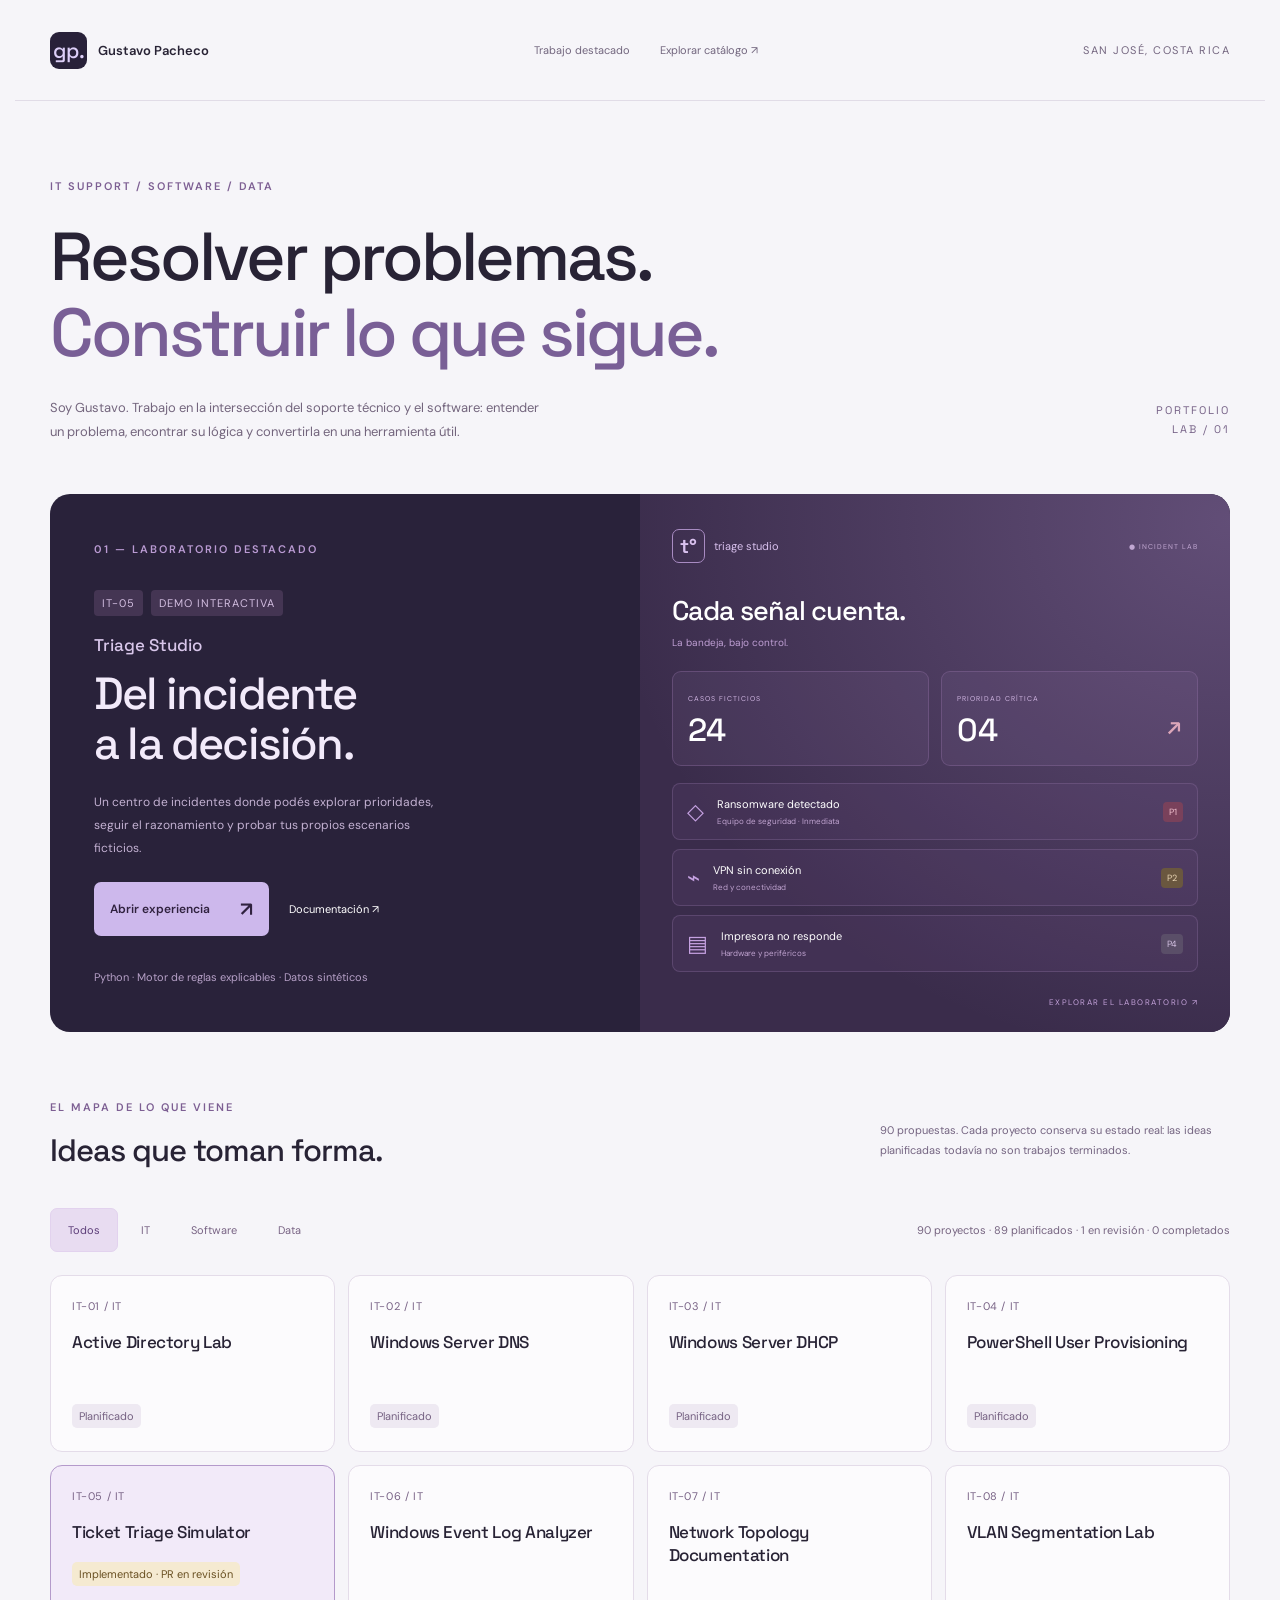
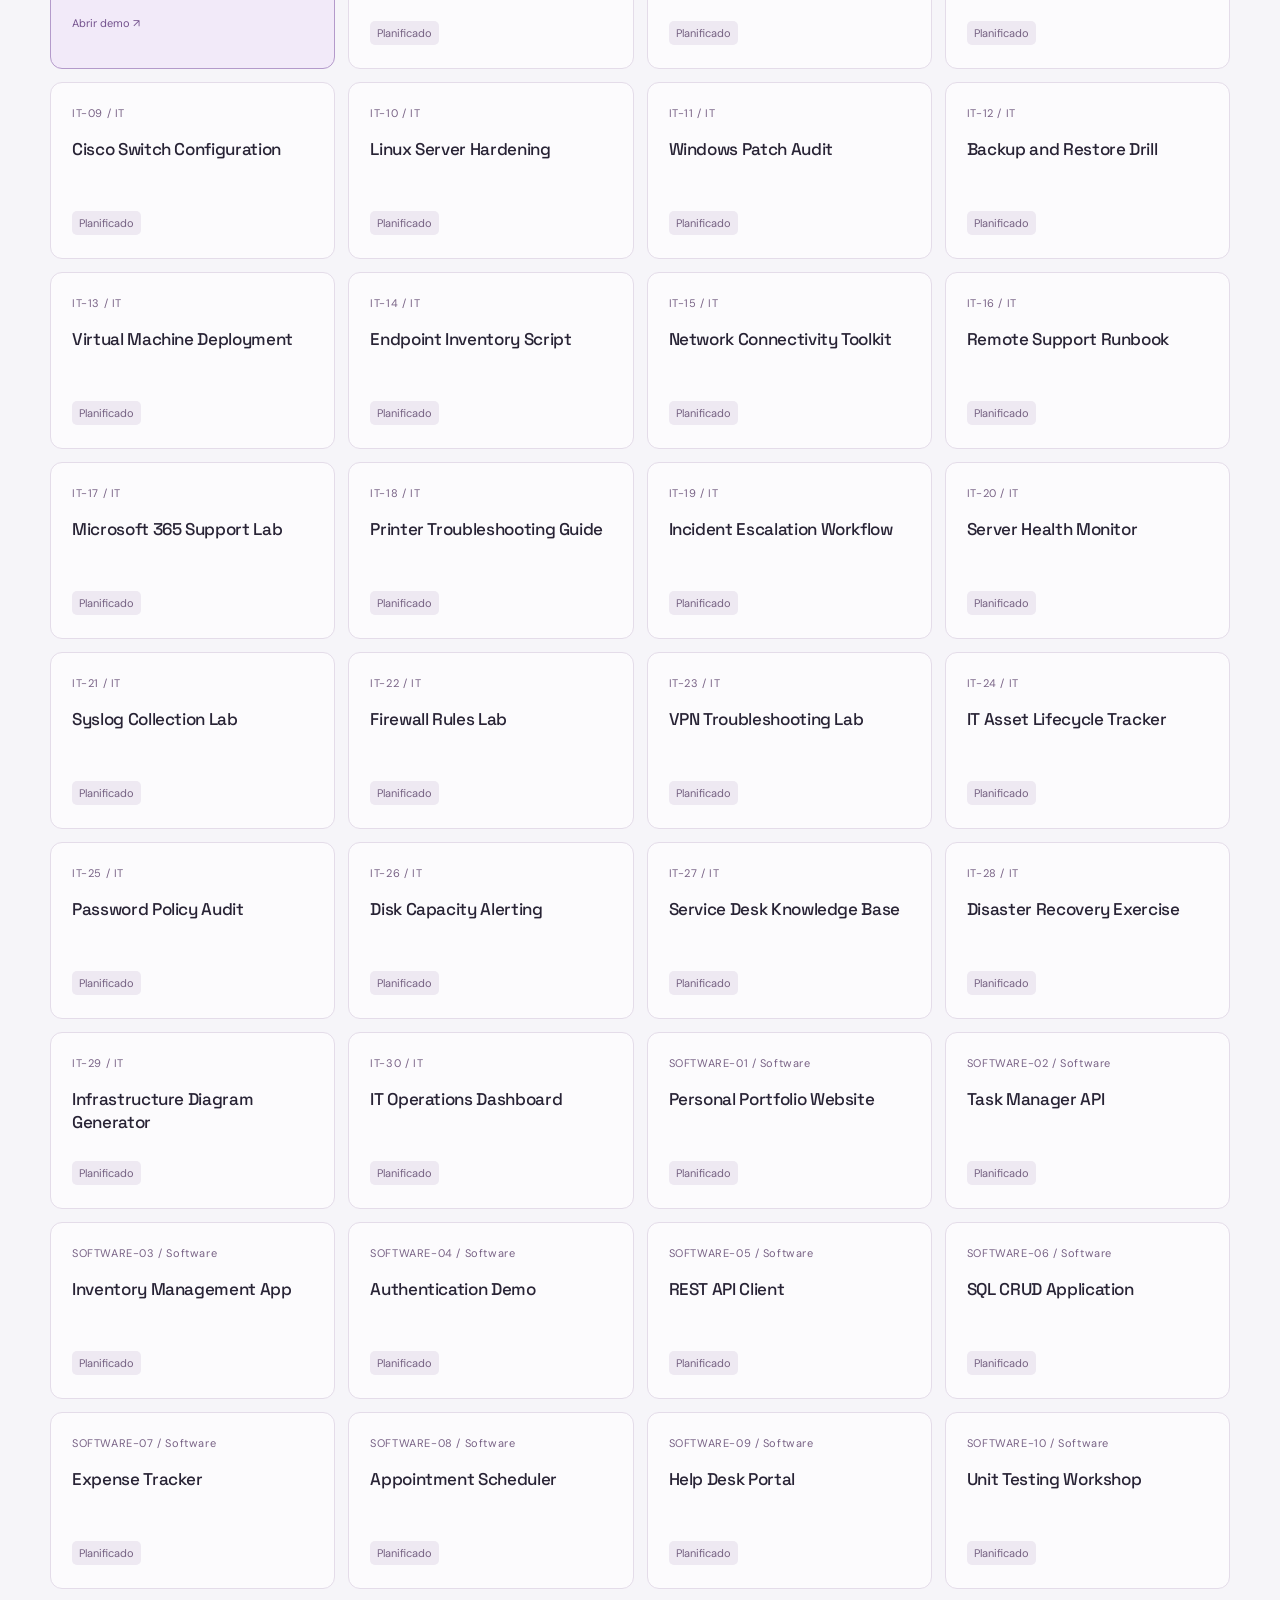
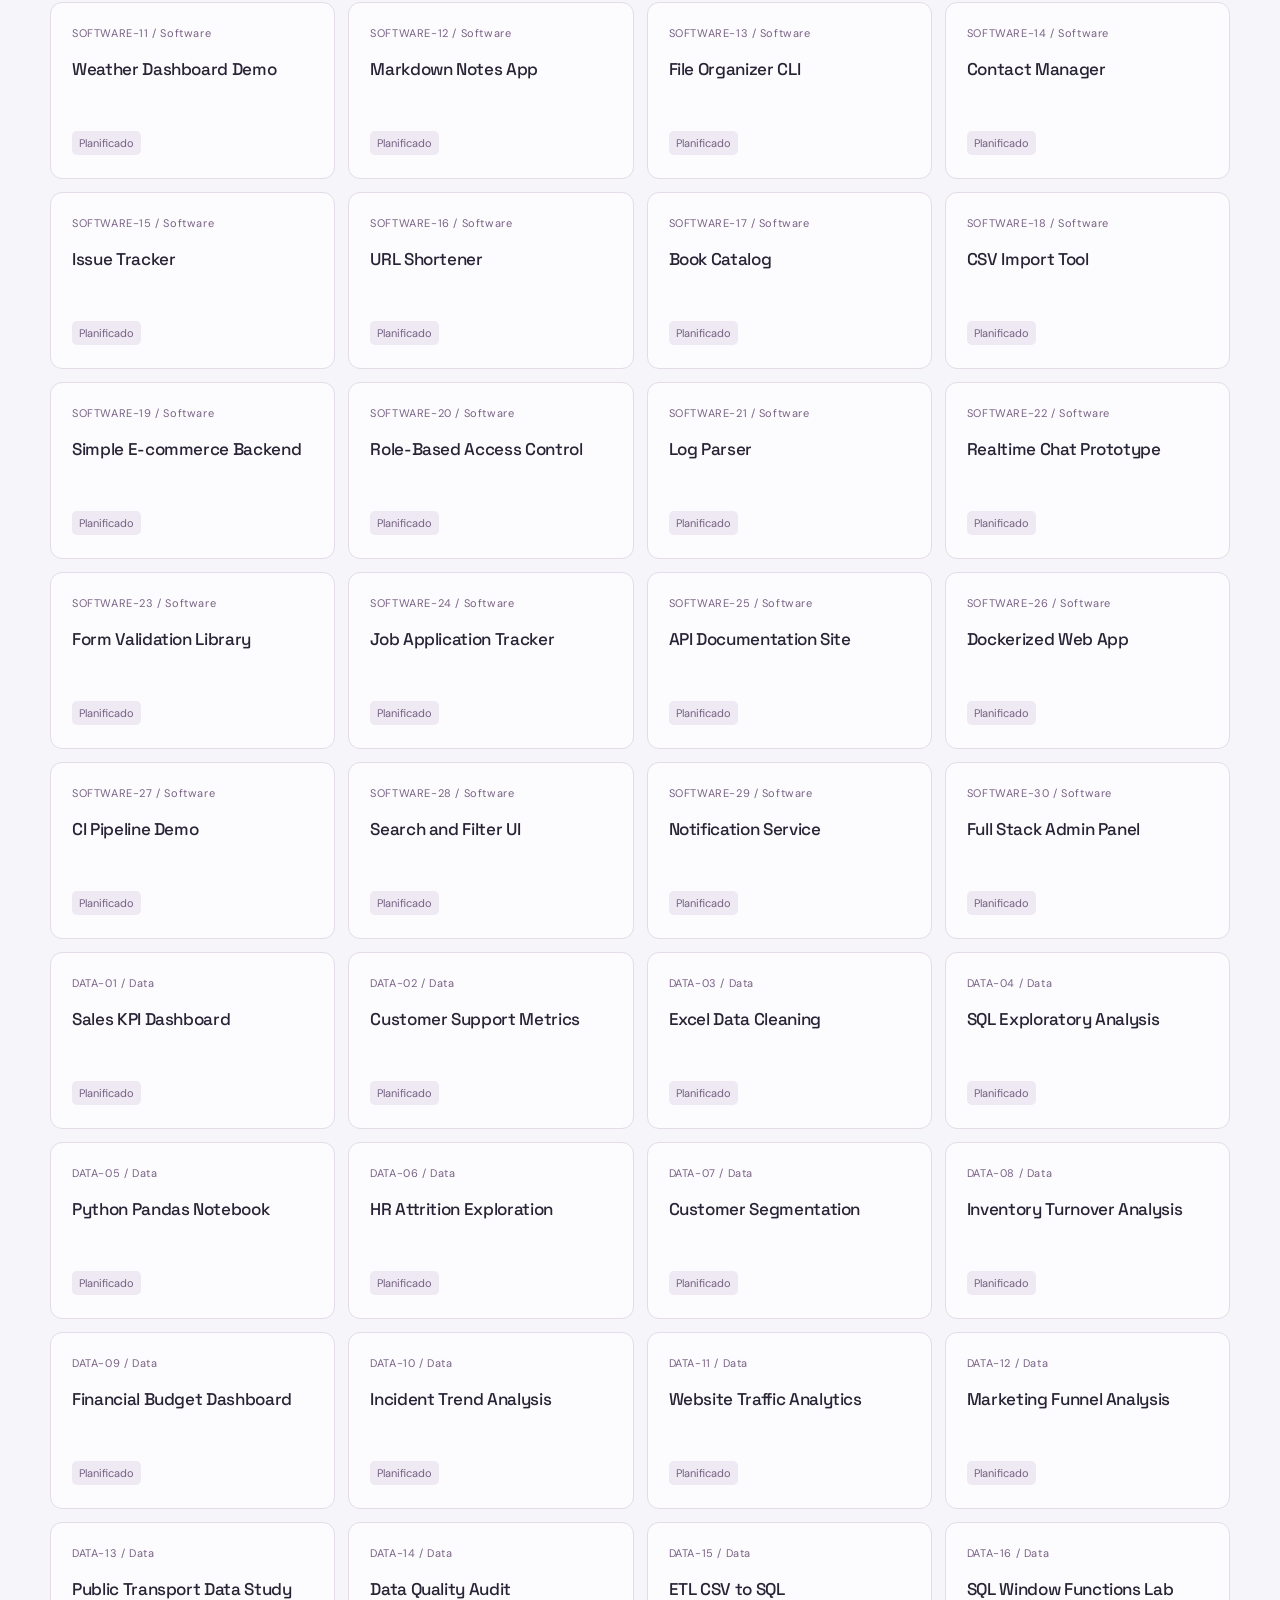
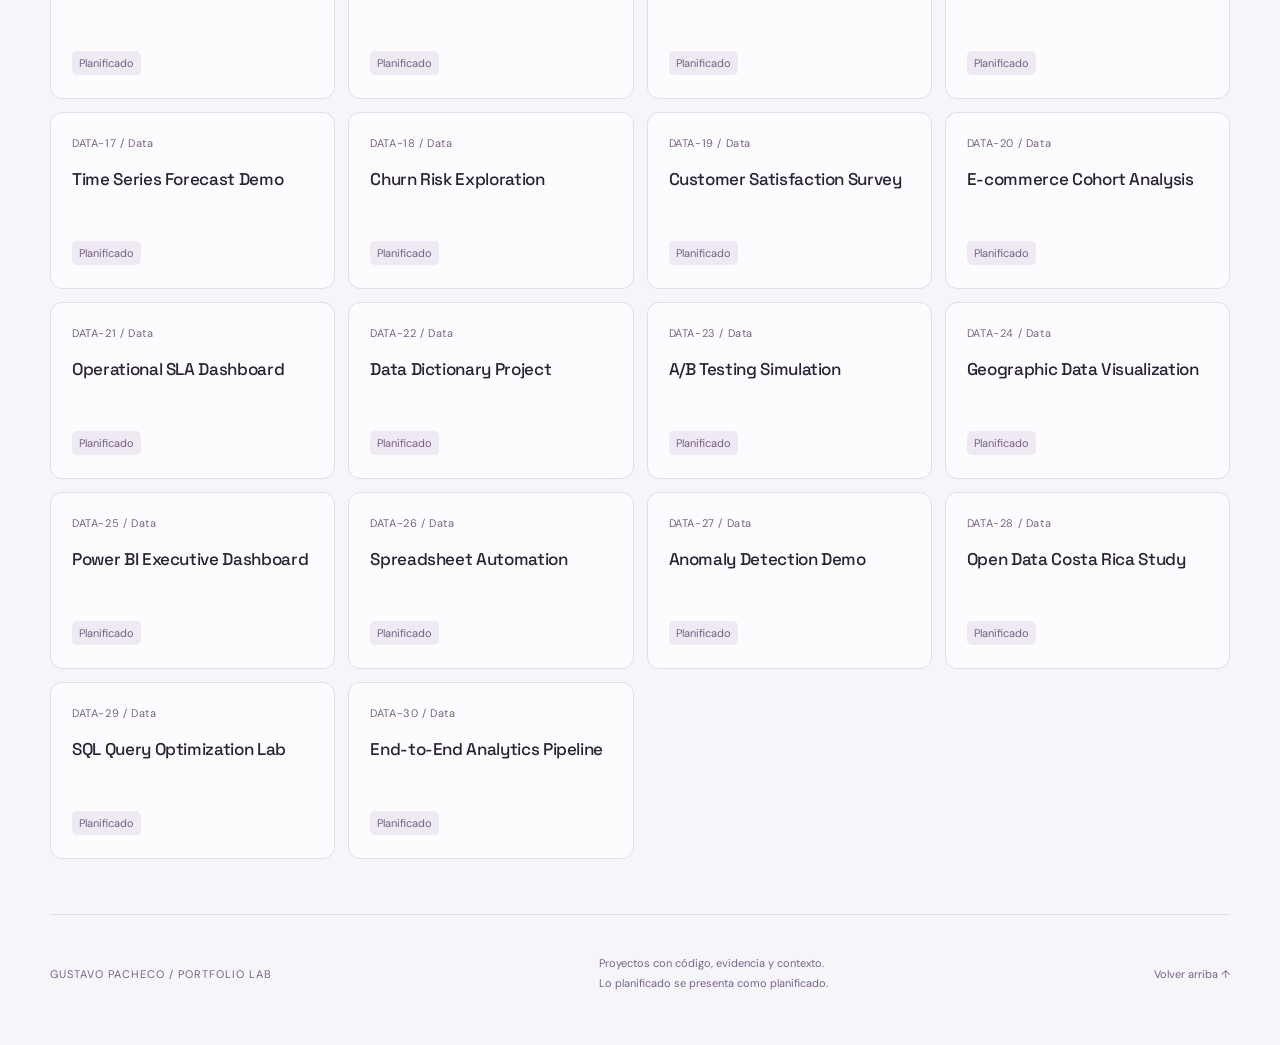
==== commit 41c80be0: "Merge pull request #3 from izanaLy/feature/it-05-web-interface IT-05: Triage Studio interactivo y re" ====
--- a/index.html
+++ b/index.html
@@ -1 +1,3 @@
-<!doctype html><html lang="es"><head><meta charset="utf-8"><meta name="viewport" content="width=device-width,initial-scale=1"><meta name="description" content="Portafolio profesional de Gustavo Pacheco Carballo: IT, Software y Data"><title>Gustavo Pacheco Carballo | IT · Software · Data</title><style>:root{color-scheme:dark}body{font-family:system-ui,Arial,sans-serif;background:#0b1220;color:#edf2ff;margin:0}main{max-width:1080px;margin:auto;padding:64px 24px}h1{font-size:clamp(2.4rem,6vw,4.5rem);margin:0}p{color:#b9c5db;line-height:1.65}.tag,a{color:#8fd9ff}.nav{display:flex;gap:14px;flex-wrap:wrap;margin:28px 0}.grid{display:grid;grid-template-columns:repeat(auto-fit,minmax(240px,1fr));gap:14px}.card{background:#162238;border:1px solid #30405b;padding:20px;border-radius:14px}.card small{color:#a8b8d0}.pill{display:inline-block;background:#293b55;padding:5px 10px;border-radius:20px;font-size:12px;color:#c9d7ec}.pill.review{background:#3b3a1f;color:#f1e6a6}button{background:#253955;border:1px solid #4a6b90;color:white;border-radius:8px;padding:10px 16px;cursor:pointer}button:hover{background:#355174}footer{margin-top:40px;border-top:1px solid #30405b;padding-top:20px}</style></head><body><main><p class="tag">IT SUPPORT · SOFTWARE ENGINEERING · DATA ANALYTICS</p><h1>Gustavo Pacheco Carballo</h1><p>Profesional de soporte IT y operaciones de centro de datos en Costa Rica. Experiencia en diagnóstico de hardware y software, soporte remoto, incidencias y asistencia de infraestructura. Este sitio presenta una hoja de ruta de proyectos de IT, Software y Data.</p><nav class="nav"><a href="https://github.com/izanaLy">GitHub</a><a href="https://github.com/izanaLy/Portafolio">Código del portafolio</a></nav><h2>Proyectos y laboratorios propuestos</h2><div class="nav"><button data-filter="All">Todos</button><button data-filter="IT">IT</button><button data-filter="Software">Software</button><button data-filter="Data">Data</button></div><p id="count" aria-live="polite">Cargando catálogo...</p><div id="projects" class="grid"></div><footer><p>«Planificado» significa que el proyecto aún no se ha desarrollado. «Implementado · PR en revisión» significa que hay código y pruebas en una rama, pero el pull request sigue pendiente de revisión y todavía no se considera completado. Se añadirán fechas de finalización cuando se fusione cada uno.</p></footer></main><script>let projects=[];const root=document.getElementById('projects');const STATUS={planned:{label:'Planificado',cls:''},in_review:{label:'Implementado · PR en revisión',cls:'review'}};function show(c){const x=projects.filter(p=>c==='All'||p.category===c);const planned=x.filter(p=>p.status==='planned').length;const review=x.filter(p=>p.status==='in_review').length;document.getElementById('count').textContent=x.length+' proyectos · '+planned+' planificados · '+review+' en revisión (ninguno completado todavía)';root.replaceChildren(...x.map(p=>{const card=document.createElement('article');card.className='card';const small=document.createElement('small');small.textContent=p.id+' · '+p.category;const h=document.createElement('h3');h.textContent=p.title;const st=STATUS[p.status]||{label:String(p.status),cls:''};const pill=document.createElement('span');pill.className='pill'+(st.cls?' '+st.cls:'');pill.textContent=st.label;card.append(small,h,pill);return card}))}document.querySelectorAll('[data-filter]').forEach(b=>b.addEventListener('click',()=>show(b.dataset.filter)));fetch('./projects.json').then(r=>{if(!r.ok)throw Error('No disponible');return r.json()}).then(d=>{projects=d;show('All')}).catch(()=>document.getElementById('count').textContent='No se pudo cargar el catálogo.');</script></body></html>+<!doctype html><html lang="es"><head><meta charset="utf-8"><meta name="viewport" content="width=device-width,initial-scale=1"><meta name="description" content="Laboratorios de soporte IT, software y datos de Gustavo Pacheco Carballo."><link rel="icon" href="data:image/svg+xml,%3Csvg xmlns='http://www.w3.org/2000/svg' viewBox='0 0 32 32'%3E%3Crect width='32' height='32' rx='8' fill='%23282139'/%3E%3Ctext x='16' y='22' font-size='16' font-family='serif' text-anchor='middle' fill='%23ddcff8'%3Egp%3C/text%3E%3C/svg%3E"><title>Gustavo Pacheco · Portfolio / Lab</title><link rel="stylesheet" href="portfolio.css"></head><body><header><a class="identity" href="./"><span>gp.</span>Gustavo Pacheco</a><nav><a href="#featured">Trabajo destacado</a><a href="#catalog">Explorar catálogo ↗</a></nav><span class="location">SAN JOSÉ, COSTA RICA</span></header><main><section class="intro"><span class="overline">IT SUPPORT / SOFTWARE / DATA</span><h1>Resolver problemas.<br><em>Construir lo que sigue.</em></h1><div class="intro-bottom"><p>Soy Gustavo. Trabajo en la intersección del soporte técnico y el software: entender un problema, encontrar su lógica y convertirla en una herramienta útil.</p><span class="index-number">PORTFOLIO<br>LAB / 01</span></div></section><section id="featured" class="feature"><div class="feature-info"><span class="overline">01 — LABORATORIO DESTACADO</span><div class="feature-tags"><span>IT-05</span><span>DEMO INTERACTIVA</span></div><h2>Triage Studio<span>Del incidente<br>a la decisión.</span></h2><p>Un centro de incidentes donde podés explorar prioridades, seguir el razonamiento y probar tus propios escenarios ficticios.</p><div class="feature-actions"><a class="open-demo" href="projects/it-05-ticket-triage/web/">Abrir experiencia <span>↗</span></a><a href="projects/it-05-ticket-triage/README.md">Documentación ↗</a></div><div class="feature-foot">Python · Motor de reglas explicables · Datos sintéticos</div></div><a class="feature-art" href="projects/it-05-ticket-triage/web/" aria-label="Abrir Triage Studio"><div class="mock-header"><span class="mock-logo">t°</span><span>triage studio</span><span class="mock-status">● INCIDENT LAB</span></div><div class="mock-title">Cada señal cuenta.<span>La bandeja, bajo control.</span></div><div class="mock-metrics"><div><small>CASOS FICTICIOS</small><b>24</b></div><div><small>PRIORIDAD CRÍTICA</small><b>04<span>↗</span></b></div></div><div class="mock-row"><i class="mock-symbol">◇</i><div>Ransomware detectado<small>Equipo de seguridad · Inmediata</small></div><span class="mock-priority">P1</span></div><div class="mock-row"><i class="mock-symbol">⌁</i><div>VPN sin conexión<small>Red y conectividad</small></div><span class="mock-priority amber">P2</span></div><div class="mock-row"><i class="mock-symbol">▤</i><div>Impresora no responde<small>Hardware y periféricos</small></div><span class="mock-priority gray">P4</span></div><span class="mock-caption">EXPLORAR EL LABORATORIO ↗</span></a></section><section id="catalog" class="catalog"><div class="catalog-header"><div><span class="overline">EL MAPA DE LO QUE VIENE</span><h2>Ideas que toman forma.</h2></div><p>90 propuestas. Cada proyecto conserva su estado real: las ideas planificadas todavía no son trabajos terminados.</p></div><div class="catalog-toolbar"><div class="filter-group" aria-label="Categorías"><button data-filter="All" aria-pressed="true">Todos</button><button data-filter="IT" aria-pressed="false">IT</button><button data-filter="Software" aria-pressed="false">Software</button><button data-filter="Data" aria-pressed="false">Data</button></div><p id="count" aria-live="polite">Cargando catálogo…</p></div><div id="projects" class="project-grid"></div></section><footer><span>GUSTAVO PACHECO / PORTFOLIO LAB</span><p>Proyectos con código, evidencia y contexto.<br>Lo planificado se presenta como planificado.</p><a href="#">Volver arriba ↑</a></footer></main><script>
+let projects=[];const root=document.getElementById('projects');const statusLabels={planned:'Planificado',in_review:'Implementado · PR en revisión',completed:'Completado'};function show(category){const items=projects.filter(p=>category==='All'||p.category===category);const planned=items.filter(p=>p.status==='planned').length;const reviewing=items.filter(p=>p.status==='in_review').length;const done=items.filter(p=>p.status==='completed').length;document.getElementById('count').textContent=items.length+' proyectos · '+planned+' planificados · '+reviewing+' en revisión · '+done+' completados';root.replaceChildren(...items.map(p=>{const card=document.createElement('article');card.className='project-card'+(p.id==='it-05'?' available':'');const meta=document.createElement('small');meta.textContent=p.id.toUpperCase()+' / '+p.category;const title=document.createElement('h3');title.textContent=p.title;const state=document.createElement('span');state.className='state '+(p.status==='in_review'?'review':'');state.textContent=Object.hasOwn(statusLabels,p.status)?statusLabels[p.status]:String(p.status);card.append(meta,title,state);if(p.id==='it-05'){const link=document.createElement('a');link.href='projects/it-05-ticket-triage/web/';link.className='card-link';link.textContent='Abrir demo ↗';card.append(link)}return card}));}document.querySelectorAll('[data-filter]').forEach(button=>button.addEventListener('click',()=>{document.querySelectorAll('[data-filter]').forEach(b=>b.setAttribute('aria-pressed',String(b===button)));show(button.dataset.filter)}));fetch('./projects.json').then(r=>{if(!r.ok)throw Error();return r.json()}).then(data=>{projects=data;show('All')}).catch(()=>document.getElementById('count').textContent='No se pudo cargar el catálogo. Abrí INICIAR_DEMO.bat para servir el portafolio.');
+</script></body></html>
--- a/portfolio.css
+++ b/portfolio.css
@@ -0,0 +1,6 @@
+@import url('https://fonts.googleapis.com/css2?family=DM+Sans:wght@400;500;600;700&family=Space+Grotesk:wght@400;500;600;700&display=swap');
+*{box-sizing:border-box}html{scroll-behavior:smooth}body{margin:0;background:#f6f5f9;color:#282335;font:14px 'DM Sans',system-ui,sans-serif}a{color:inherit;text-decoration:none}button,a{touch-action:manipulation}a:focus-visible,button:focus-visible{outline:3px solid #9a7ae8;outline-offset:5px}header{max-width:1250px;margin:auto;display:flex;align-items:center;justify-content:space-between;padding:28px 35px;border-bottom:1px solid #e1dce7}.identity{display:flex;align-items:center;gap:11px;min-height:44px;font-weight:600;font-size:13px}.identity>span{display:grid;place-items:center;width:37px;height:37px;background:#282139;color:#ddcff8;font:500 21px 'Space Grotesk',sans-serif;border-radius:9px}nav a,.feature-actions>a{display:inline-flex;align-items:center;min-height:44px}nav{display:flex;gap:30px;font-size:11px;color:#72667e}.location{font-size:11px;letter-spacing:1.5px;color:#73657f}main{max-width:1250px;margin:auto;padding:0 35px}.intro{padding:75px 0 50px}.overline{font-size:11px;letter-spacing:2px;font-weight:600;color:#7d5f93}h1{font:500 clamp(38px,5.3vw,70px)/1.12 'Space Grotesk',sans-serif;letter-spacing:-3px;margin:25px 0}h1 em{font-style:normal;color:#795f96}.intro-bottom{display:flex;align-items:center;justify-content:space-between}.intro p{font-size:13px;color:#73657d;max-width:490px;line-height:1.85;margin:0}.index-number{text-align:right;font:11px/1.7 'Space Grotesk',sans-serif;color:#776388;letter-spacing:2px}.feature{display:grid;grid-template-columns:1fr 1fr;border-radius:20px;overflow:hidden;background:#29223a;color:white}.feature-info{padding:45px 44px}.feature .overline{color:#ba9bd3;font-size:11px}.feature-tags{display:flex;gap:8px;margin:33px 0 18px}.feature-tags span{font-size:11px;padding:6px 8px;background:#443553;color:#d3bee1;letter-spacing:1px;border-radius:4px}.feature h2{font:500 17px 'Space Grotesk',sans-serif;color:#d8c6ea;margin:0}.feature h2>span{display:block;font-size:45px;line-height:1.1;letter-spacing:-1.8px;color:#f2eafa;margin-top:13px}.feature-info>p{font-size:12px;color:#c3b1d2;line-height:1.9;max-width:345px;margin:23px 0}.feature-actions{display:flex;align-items:center;gap:20px;font-size:11px}.open-demo{display:flex;align-items:center;justify-content:space-between;gap:30px;padding:14px 16px;background:#cdb8ec;color:#30223f;border-radius:7px;font-size:12px;font-weight:600;min-height:44px}.open-demo:hover{background:#e1cff8}.open-demo span{font-size:20px}.feature-foot{font-size:11px;color:#b6a0c7;margin-top:34px}.feature-art{padding:35px 32px 25px;background:radial-gradient(ellipse at 100% 5%,#b191cf55,transparent 75%),#3a2c4b;position:relative;display:flex;flex-direction:column;justify-content:center;transform:rotate(0)}.mock-header{display:flex;align-items:center;gap:9px;font-size:11px;color:#d9c1ee}.mock-logo{font:600 20px 'Space Grotesk',sans-serif;border:1px solid #a88bc2;border-radius:7px;padding:3px 7px}.mock-status{margin-left:auto;font-size:7px;letter-spacing:1px;color:#c1a7d2}.mock-title{font:500 27px 'Space Grotesk',sans-serif;letter-spacing:-1px;margin:30px 0 22px}.mock-title>span{font:10px 'DM Sans',system-ui,sans-serif;color:#bf9fd4;letter-spacing:0;display:block;margin-top:8px}.mock-metrics{display:grid;grid-template-columns:1fr 1fr;gap:12px;margin-bottom:17px}.mock-metrics>div{border:1px solid #8e6fa466;border-radius:9px;padding:15px;background:#b091cc15}.mock-metrics small{font-size:7px;letter-spacing:1px;color:#d0b5e2}.mock-metrics b{font:500 32px 'Space Grotesk',sans-serif;display:flex;justify-content:space-between;margin-top:5px}.mock-metrics b>span{color:#dca6b9;font-size:24px}.mock-row{display:flex;align-items:center;gap:13px;border:1px solid #8d70a259;border-radius:8px;background:#76548e22;padding:13px 14px;margin-bottom:9px;font-size:11px}.mock-row small{display:block;font-size:8px;color:#c0a3d0;margin-top:5px}.mock-symbol{font-style:normal;font-size:22px;color:#c5a1e1}.mock-priority{margin-left:auto;font-size:9px;padding:4px 6px;border-radius:4px;background:#79415b;color:#f4c4d2}.amber{background:#6a573f;color:#ecd8b6}.gray{background:#5a4e68;color:#d6c3e4}.mock-caption{display:block;text-align:right;font-size:8px;color:#c4a2da;letter-spacing:1.5px;margin-top:16px}.catalog{padding-top:65px}.catalog-header{display:flex;align-items:center;justify-content:space-between;gap:35px}.catalog-header h2{font:500 31px 'Space Grotesk',sans-serif;letter-spacing:-1px;margin:15px 0}.catalog-header p{max-width:350px;font-size:11px;color:#746481;line-height:1.8}.catalog-toolbar{display:flex;justify-content:space-between;align-items:center;margin:23px 0}.filter-group{display:flex;gap:5px}.filter-group button{font:11px 'DM Sans',system-ui,sans-serif;color:#786384;background:transparent;border:1px solid transparent;padding:11px 17px;border-radius:7px;cursor:pointer;min-height:44px}.filter-group button[aria-pressed=true]{color:#5d3e79;background:#e8dcf1;border-color:#e2d2ee}.filter-group button:hover{background:#ede5f4}#count{font-size:11px;color:#766480}.project-grid{display:grid;grid-template-columns:repeat(4,1fr);gap:13px}.project-card{border:1px solid #e4dce9;padding:23px 21px;border-radius:12px;min-height:177px;display:flex;flex-direction:column;align-items:flex-start;background:#fcfbfd}.project-card small{font-size:11px;letter-spacing:.6px;color:#786285}.project-card h3{font:500 17px/1.35 'Space Grotesk',sans-serif;letter-spacing:-.35px;margin:18px 0;flex:1}.state{font-size:11px;border-radius:5px;background:#eee9f2;color:#756182;padding:5px 7px}.state.review{color:#695022;background:#f5ead1}.project-card.available{border-color:#b49acb;background:#f2eaf9}.card-link{font-size:11px;color:#73518d;margin-top:15px;min-height:44px;display:inline-flex;align-items:center;padding-top:0}footer{border-top:1px solid #e3daea;margin-top:55px;padding:28px 0 40px;display:flex;justify-content:space-between;align-items:center;gap:20px;color:#786287;font-size:11px}footer>span{letter-spacing:1px;font-size:11px}footer p{line-height:1.8}footer a{min-height:44px;display:flex;align-items:center}
+@media(max-width:1000px){.feature-info{padding:35px 30px}.feature h2>span{font-size:39px}.feature-art{padding:30px 25px}.feature-actions{gap:12px}.project-grid{grid-template-columns:repeat(3,1fr)}.location{display:none}}
+@media(max-width:700px){header{padding:20px}header nav>a:first-child{display:none}nav{font-size:11px}main{padding:0 20px}.intro{padding:45px 0 35px}h1{font-size:40px;letter-spacing:-1.8px}.intro p{font-size:12px}.index-number{display:none}.feature{grid-template-columns:1fr}.feature-info{padding:32px 27px}.feature h2>span{font-size:43px}.feature-art{margin:0 18px 18px;border:1px solid #755888;border-radius:13px;padding:25px}.mock-title{margin:22px 0}.feature-foot{margin-top:25px}.catalog{padding-top:40px}.catalog-header{display:block}.catalog-header h2{font-size:28px}.catalog-toolbar{align-items:flex-start;flex-direction:column;gap:12px}#count{margin:0;font-size:11px}.project-grid{grid-template-columns:1fr 1fr;gap:10px}.project-card{padding:18px 15px;min-height:180px}.project-card h3{font-size:16px}.state{line-height:1.5;font-size:11px}.project-card small{font-size:11px}.filter-group button{padding:10px 15px}footer{align-items:flex-start;flex-wrap:wrap;font-size:11px}footer p{margin:0}footer>span{width:100%}}
+@media(max-width:360px){.project-grid{grid-template-columns:1fr}.feature-actions{align-items:flex-start;flex-direction:column}.feature h2>span{font-size:37px}.identity{font-size:11px}header nav{font-size:11px}h1{font-size:35px}}
+@media(prefers-reduced-motion:reduce){html{scroll-behavior:auto}}
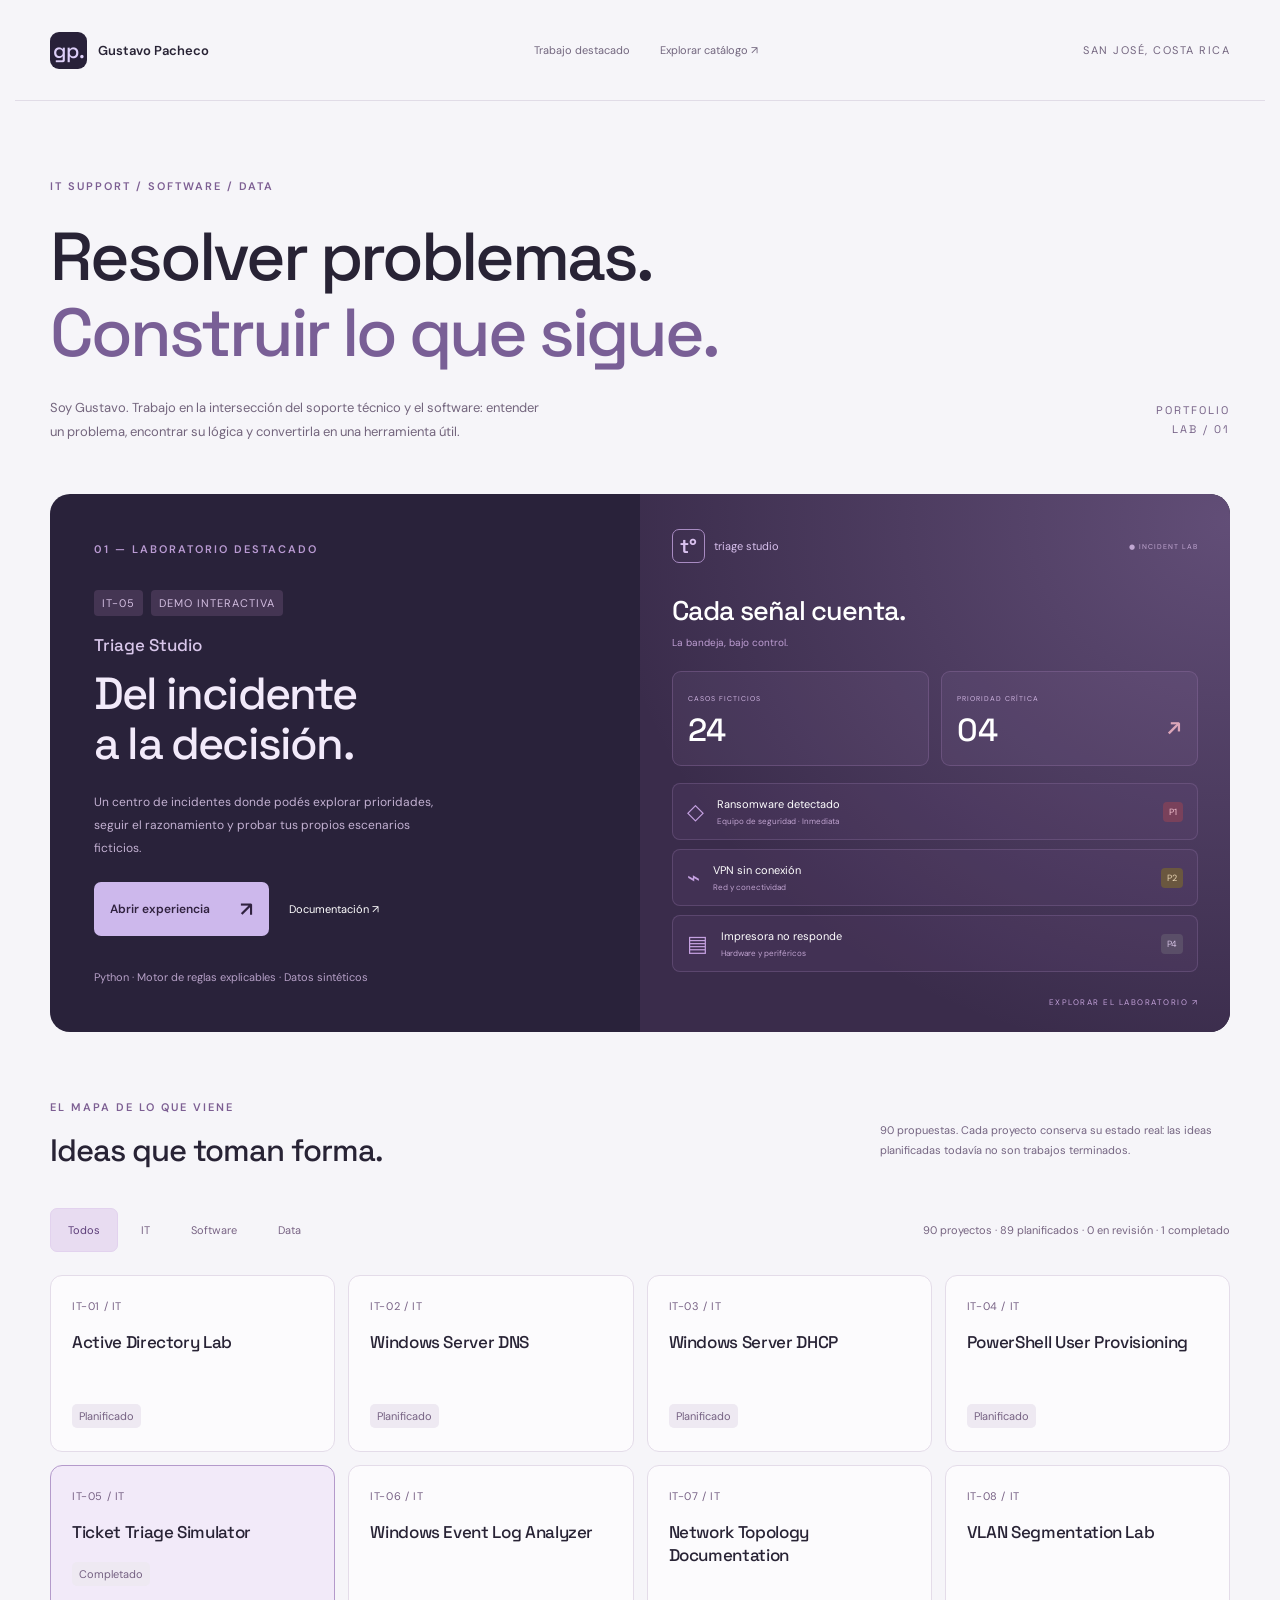
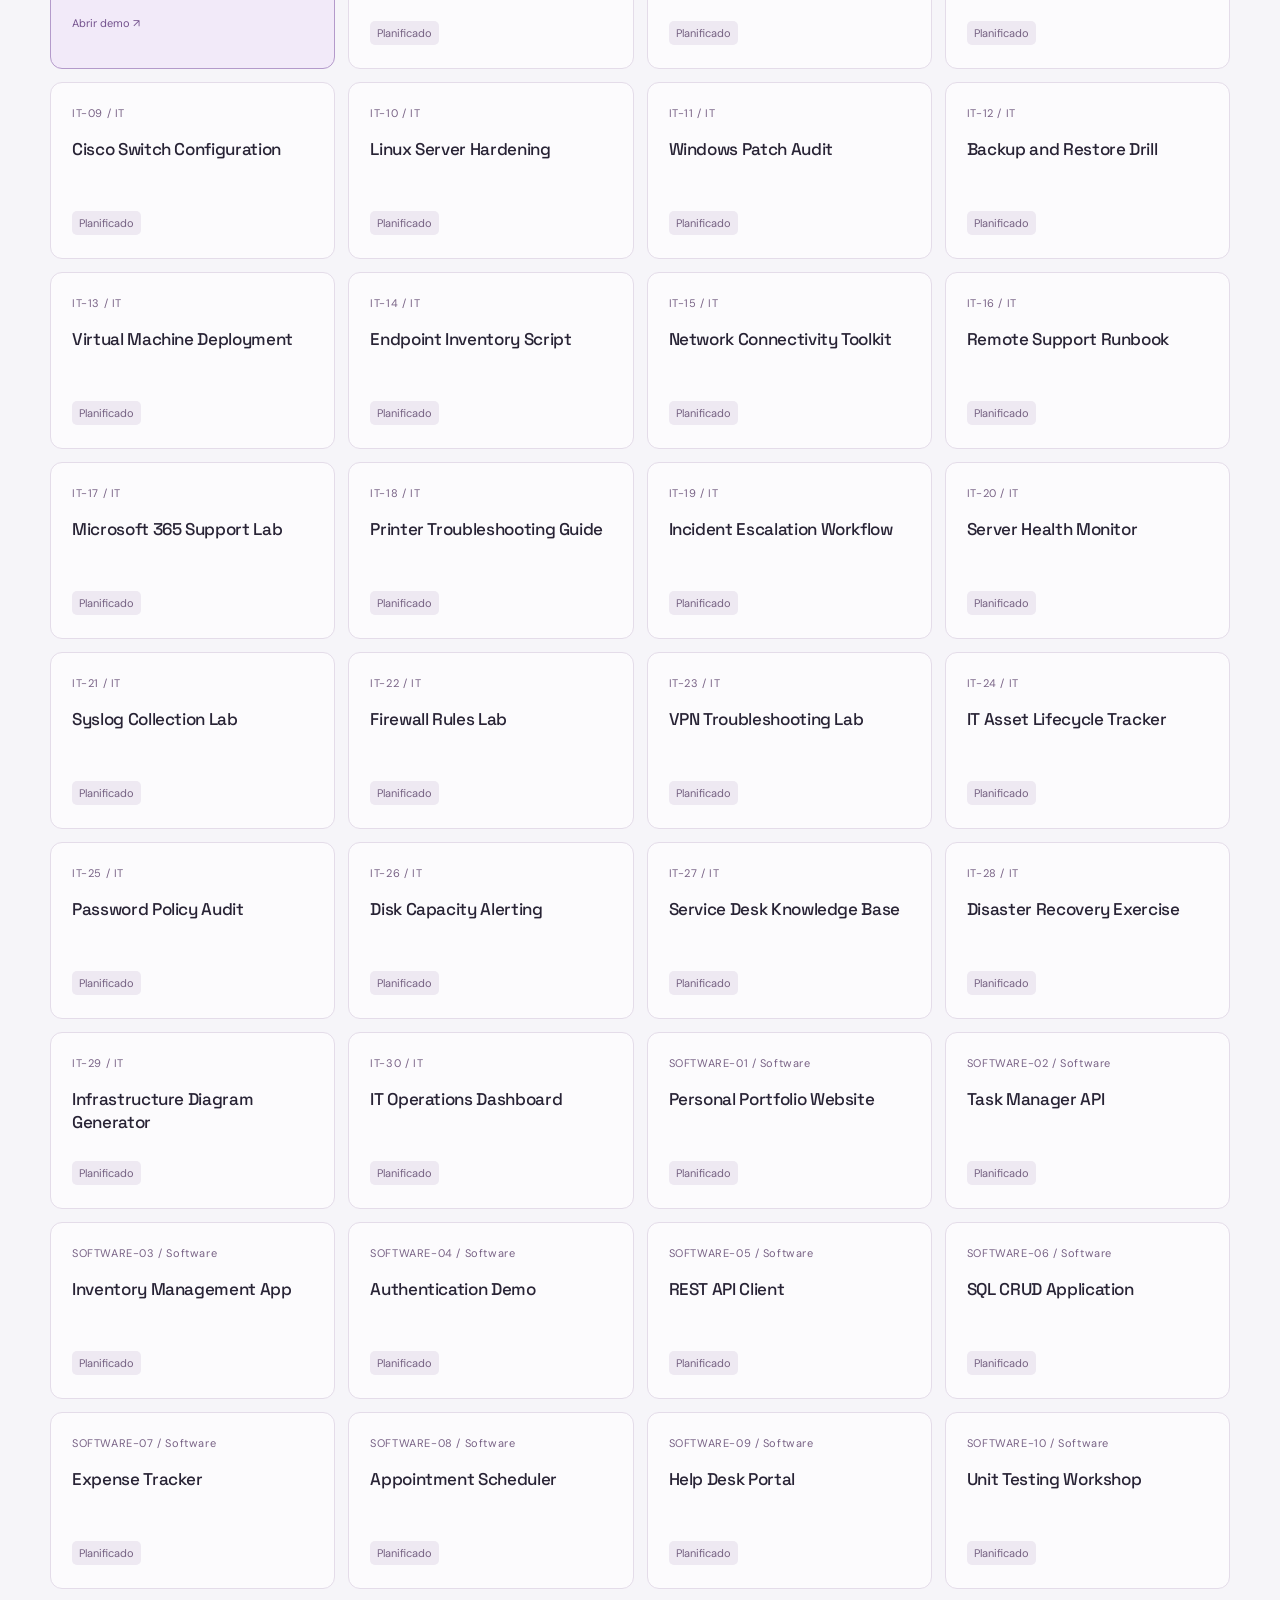
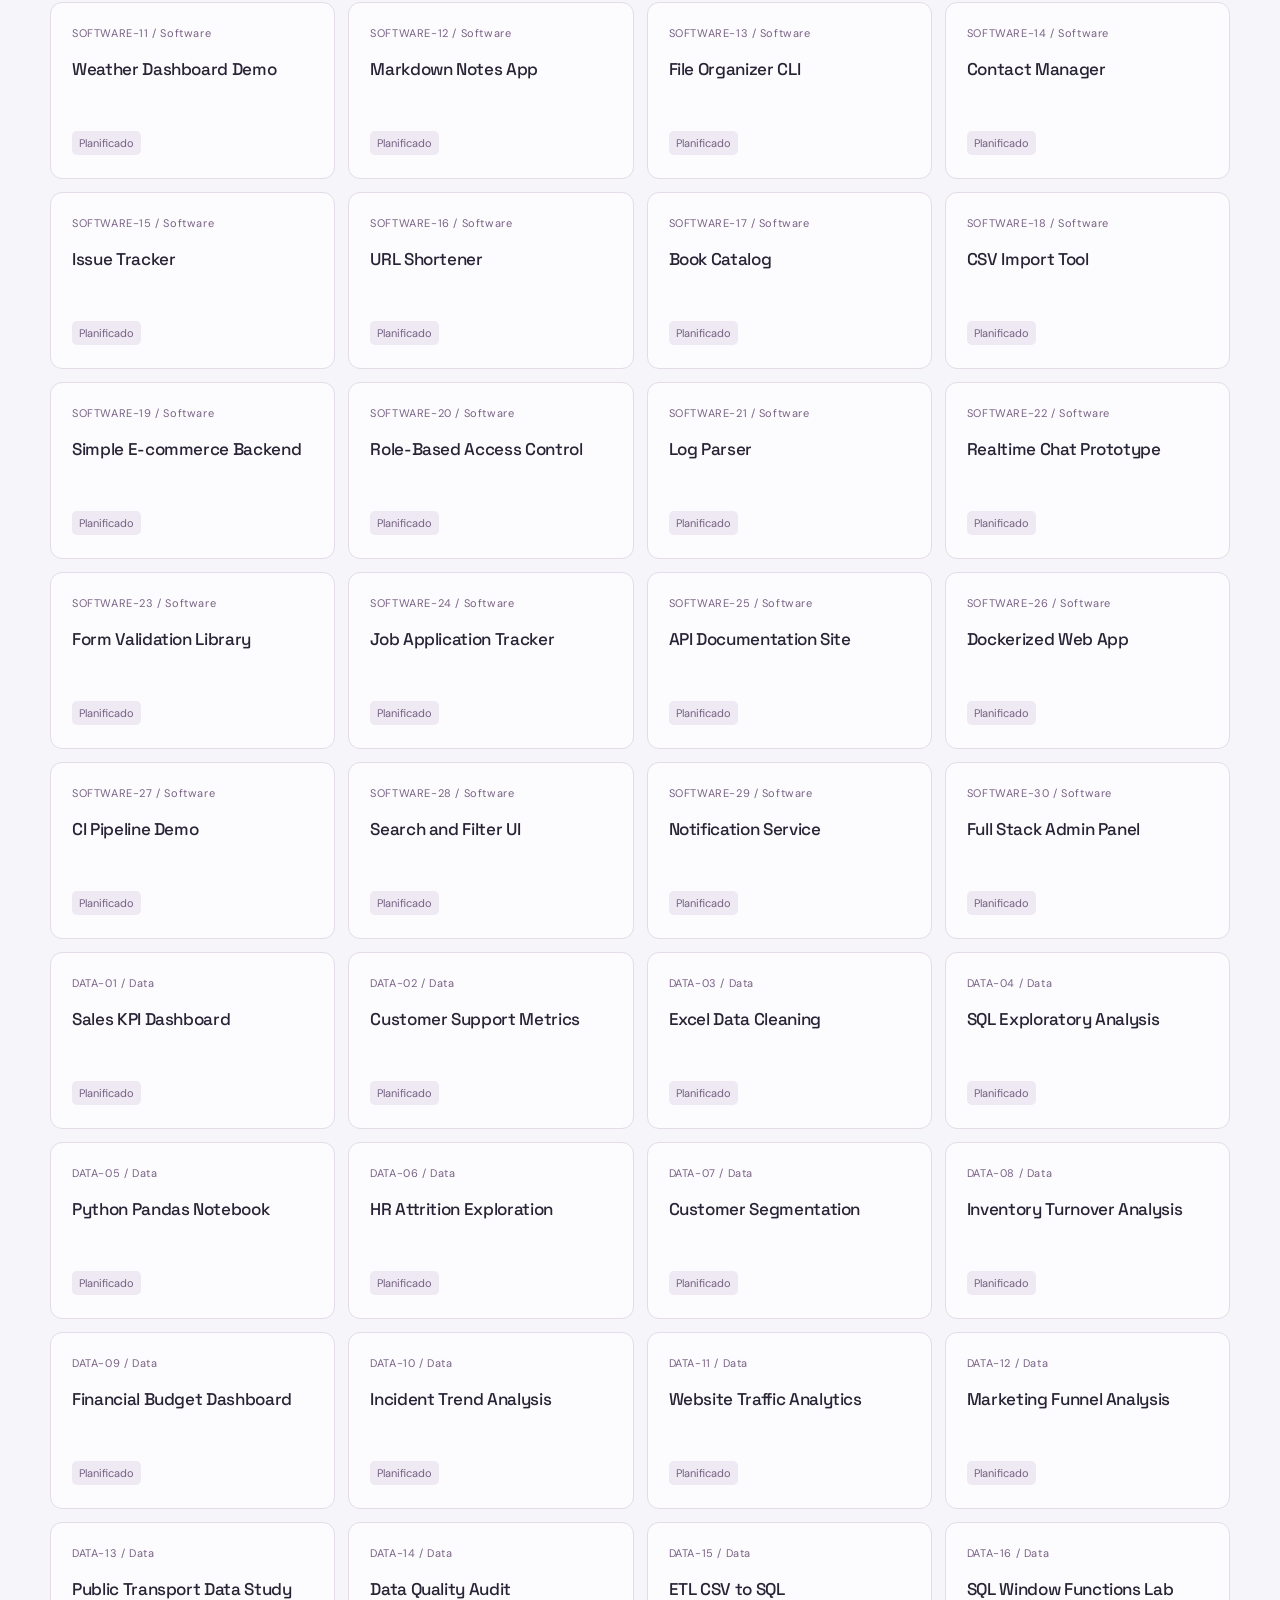
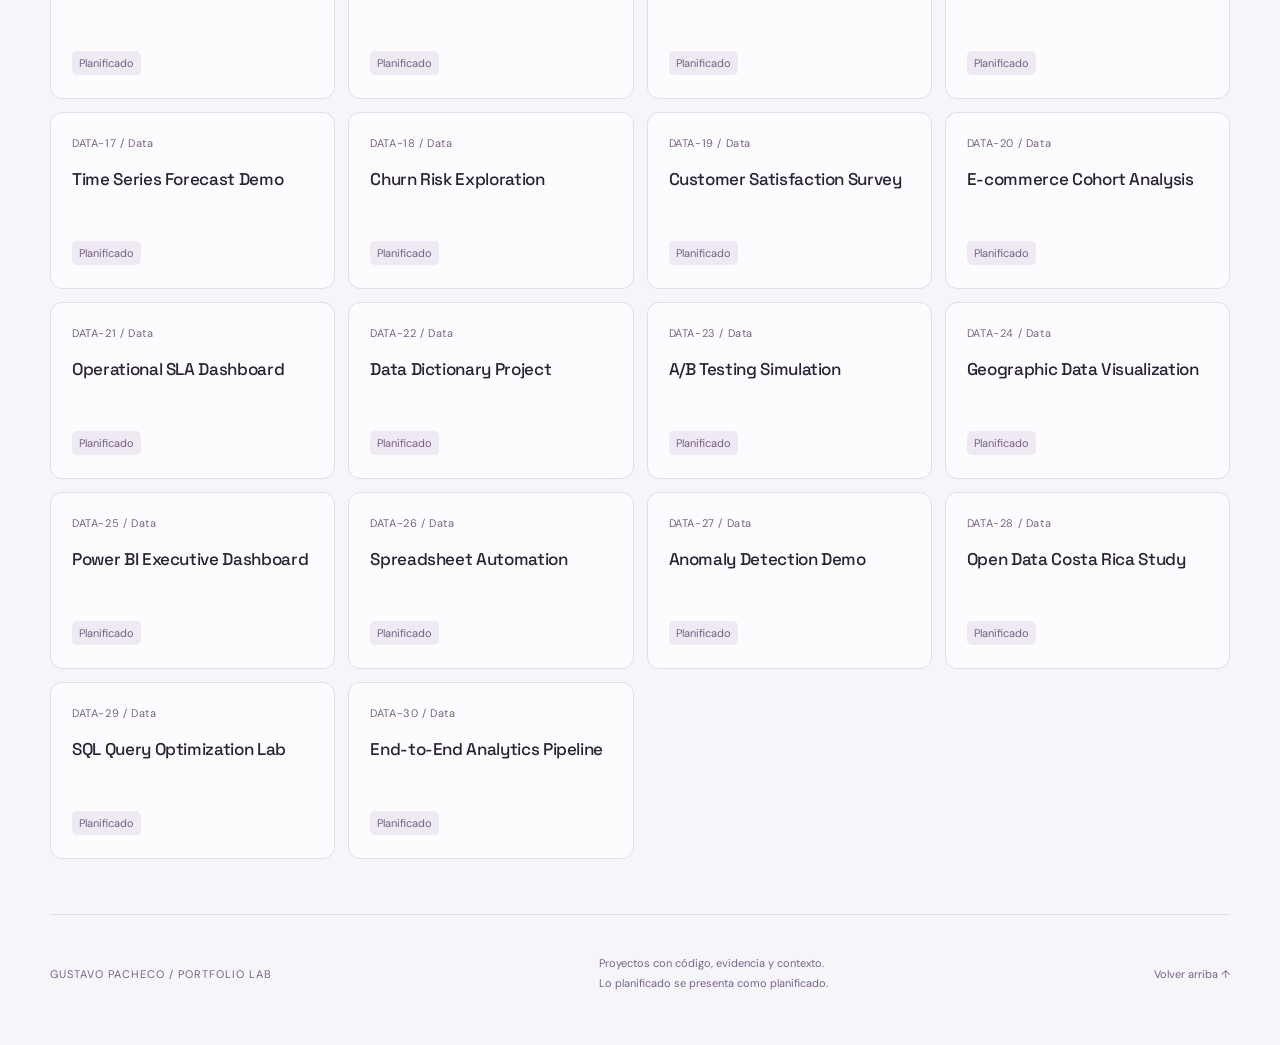
==== commit bcb7dd18: "docs: close IT-05 after Windows validation" ====
--- a/index.html
+++ b/index.html
@@ -1,3 +1,3 @@
 <!doctype html><html lang="es"><head><meta charset="utf-8"><meta name="viewport" content="width=device-width,initial-scale=1"><meta name="description" content="Laboratorios de soporte IT, software y datos de Gustavo Pacheco Carballo."><link rel="icon" href="data:image/svg+xml,%3Csvg xmlns='http://www.w3.org/2000/svg' viewBox='0 0 32 32'%3E%3Crect width='32' height='32' rx='8' fill='%23282139'/%3E%3Ctext x='16' y='22' font-size='16' font-family='serif' text-anchor='middle' fill='%23ddcff8'%3Egp%3C/text%3E%3C/svg%3E"><title>Gustavo Pacheco · Portfolio / Lab</title><link rel="stylesheet" href="portfolio.css"></head><body><header><a class="identity" href="./"><span>gp.</span>Gustavo Pacheco</a><nav><a href="#featured">Trabajo destacado</a><a href="#catalog">Explorar catálogo ↗</a></nav><span class="location">SAN JOSÉ, COSTA RICA</span></header><main><section class="intro"><span class="overline">IT SUPPORT / SOFTWARE / DATA</span><h1>Resolver problemas.<br><em>Construir lo que sigue.</em></h1><div class="intro-bottom"><p>Soy Gustavo. Trabajo en la intersección del soporte técnico y el software: entender un problema, encontrar su lógica y convertirla en una herramienta útil.</p><span class="index-number">PORTFOLIO<br>LAB / 01</span></div></section><section id="featured" class="feature"><div class="feature-info"><span class="overline">01 — LABORATORIO DESTACADO</span><div class="feature-tags"><span>IT-05</span><span>DEMO INTERACTIVA</span></div><h2>Triage Studio<span>Del incidente<br>a la decisión.</span></h2><p>Un centro de incidentes donde podés explorar prioridades, seguir el razonamiento y probar tus propios escenarios ficticios.</p><div class="feature-actions"><a class="open-demo" href="projects/it-05-ticket-triage/web/">Abrir experiencia <span>↗</span></a><a href="projects/it-05-ticket-triage/README.md">Documentación ↗</a></div><div class="feature-foot">Python · Motor de reglas explicables · Datos sintéticos</div></div><a class="feature-art" href="projects/it-05-ticket-triage/web/" aria-label="Abrir Triage Studio"><div class="mock-header"><span class="mock-logo">t°</span><span>triage studio</span><span class="mock-status">● INCIDENT LAB</span></div><div class="mock-title">Cada señal cuenta.<span>La bandeja, bajo control.</span></div><div class="mock-metrics"><div><small>CASOS FICTICIOS</small><b>24</b></div><div><small>PRIORIDAD CRÍTICA</small><b>04<span>↗</span></b></div></div><div class="mock-row"><i class="mock-symbol">◇</i><div>Ransomware detectado<small>Equipo de seguridad · Inmediata</small></div><span class="mock-priority">P1</span></div><div class="mock-row"><i class="mock-symbol">⌁</i><div>VPN sin conexión<small>Red y conectividad</small></div><span class="mock-priority amber">P2</span></div><div class="mock-row"><i class="mock-symbol">▤</i><div>Impresora no responde<small>Hardware y periféricos</small></div><span class="mock-priority gray">P4</span></div><span class="mock-caption">EXPLORAR EL LABORATORIO ↗</span></a></section><section id="catalog" class="catalog"><div class="catalog-header"><div><span class="overline">EL MAPA DE LO QUE VIENE</span><h2>Ideas que toman forma.</h2></div><p>90 propuestas. Cada proyecto conserva su estado real: las ideas planificadas todavía no son trabajos terminados.</p></div><div class="catalog-toolbar"><div class="filter-group" aria-label="Categorías"><button data-filter="All" aria-pressed="true">Todos</button><button data-filter="IT" aria-pressed="false">IT</button><button data-filter="Software" aria-pressed="false">Software</button><button data-filter="Data" aria-pressed="false">Data</button></div><p id="count" aria-live="polite">Cargando catálogo…</p></div><div id="projects" class="project-grid"></div></section><footer><span>GUSTAVO PACHECO / PORTFOLIO LAB</span><p>Proyectos con código, evidencia y contexto.<br>Lo planificado se presenta como planificado.</p><a href="#">Volver arriba ↑</a></footer></main><script>
-let projects=[];const root=document.getElementById('projects');const statusLabels={planned:'Planificado',in_review:'Implementado · PR en revisión',completed:'Completado'};function show(category){const items=projects.filter(p=>category==='All'||p.category===category);const planned=items.filter(p=>p.status==='planned').length;const reviewing=items.filter(p=>p.status==='in_review').length;const done=items.filter(p=>p.status==='completed').length;document.getElementById('count').textContent=items.length+' proyectos · '+planned+' planificados · '+reviewing+' en revisión · '+done+' completados';root.replaceChildren(...items.map(p=>{const card=document.createElement('article');card.className='project-card'+(p.id==='it-05'?' available':'');const meta=document.createElement('small');meta.textContent=p.id.toUpperCase()+' / '+p.category;const title=document.createElement('h3');title.textContent=p.title;const state=document.createElement('span');state.className='state '+(p.status==='in_review'?'review':'');state.textContent=Object.hasOwn(statusLabels,p.status)?statusLabels[p.status]:String(p.status);card.append(meta,title,state);if(p.id==='it-05'){const link=document.createElement('a');link.href='projects/it-05-ticket-triage/web/';link.className='card-link';link.textContent='Abrir demo ↗';card.append(link)}return card}));}document.querySelectorAll('[data-filter]').forEach(button=>button.addEventListener('click',()=>{document.querySelectorAll('[data-filter]').forEach(b=>b.setAttribute('aria-pressed',String(b===button)));show(button.dataset.filter)}));fetch('./projects.json').then(r=>{if(!r.ok)throw Error();return r.json()}).then(data=>{projects=data;show('All')}).catch(()=>document.getElementById('count').textContent='No se pudo cargar el catálogo. Abrí INICIAR_DEMO.bat para servir el portafolio.');
+let projects=[];const root=document.getElementById('projects');const statusLabels={planned:'Planificado',in_review:'Implementado · PR en revisión',completed:'Completado'};function show(category){const items=projects.filter(p=>category==='All'||p.category===category);const planned=items.filter(p=>p.status==='planned').length;const reviewing=items.filter(p=>p.status==='in_review').length;const done=items.filter(p=>p.status==='completed').length;document.getElementById('count').textContent=items.length+' proyectos · '+planned+' planificados · '+reviewing+' en revisión · '+done+(done===1?' completado':' completados');root.replaceChildren(...items.map(p=>{const card=document.createElement('article');card.className='project-card'+(p.id==='it-05'?' available':'');const meta=document.createElement('small');meta.textContent=p.id.toUpperCase()+' / '+p.category;const title=document.createElement('h3');title.textContent=p.title;const state=document.createElement('span');state.className='state '+(p.status==='in_review'?'review':'');state.textContent=Object.hasOwn(statusLabels,p.status)?statusLabels[p.status]:String(p.status);card.append(meta,title,state);if(p.id==='it-05'){const link=document.createElement('a');link.href='projects/it-05-ticket-triage/web/';link.className='card-link';link.textContent='Abrir demo ↗';card.append(link)}return card}));}document.querySelectorAll('[data-filter]').forEach(button=>button.addEventListener('click',()=>{document.querySelectorAll('[data-filter]').forEach(b=>b.setAttribute('aria-pressed',String(b===button)));show(button.dataset.filter)}));fetch('./projects.json').then(r=>{if(!r.ok)throw Error();return r.json()}).then(data=>{projects=data;show('All')}).catch(()=>document.getElementById('count').textContent='No se pudo cargar el catálogo. Abrí INICIAR_DEMO.bat para servir el portafolio.');
 </script></body></html>
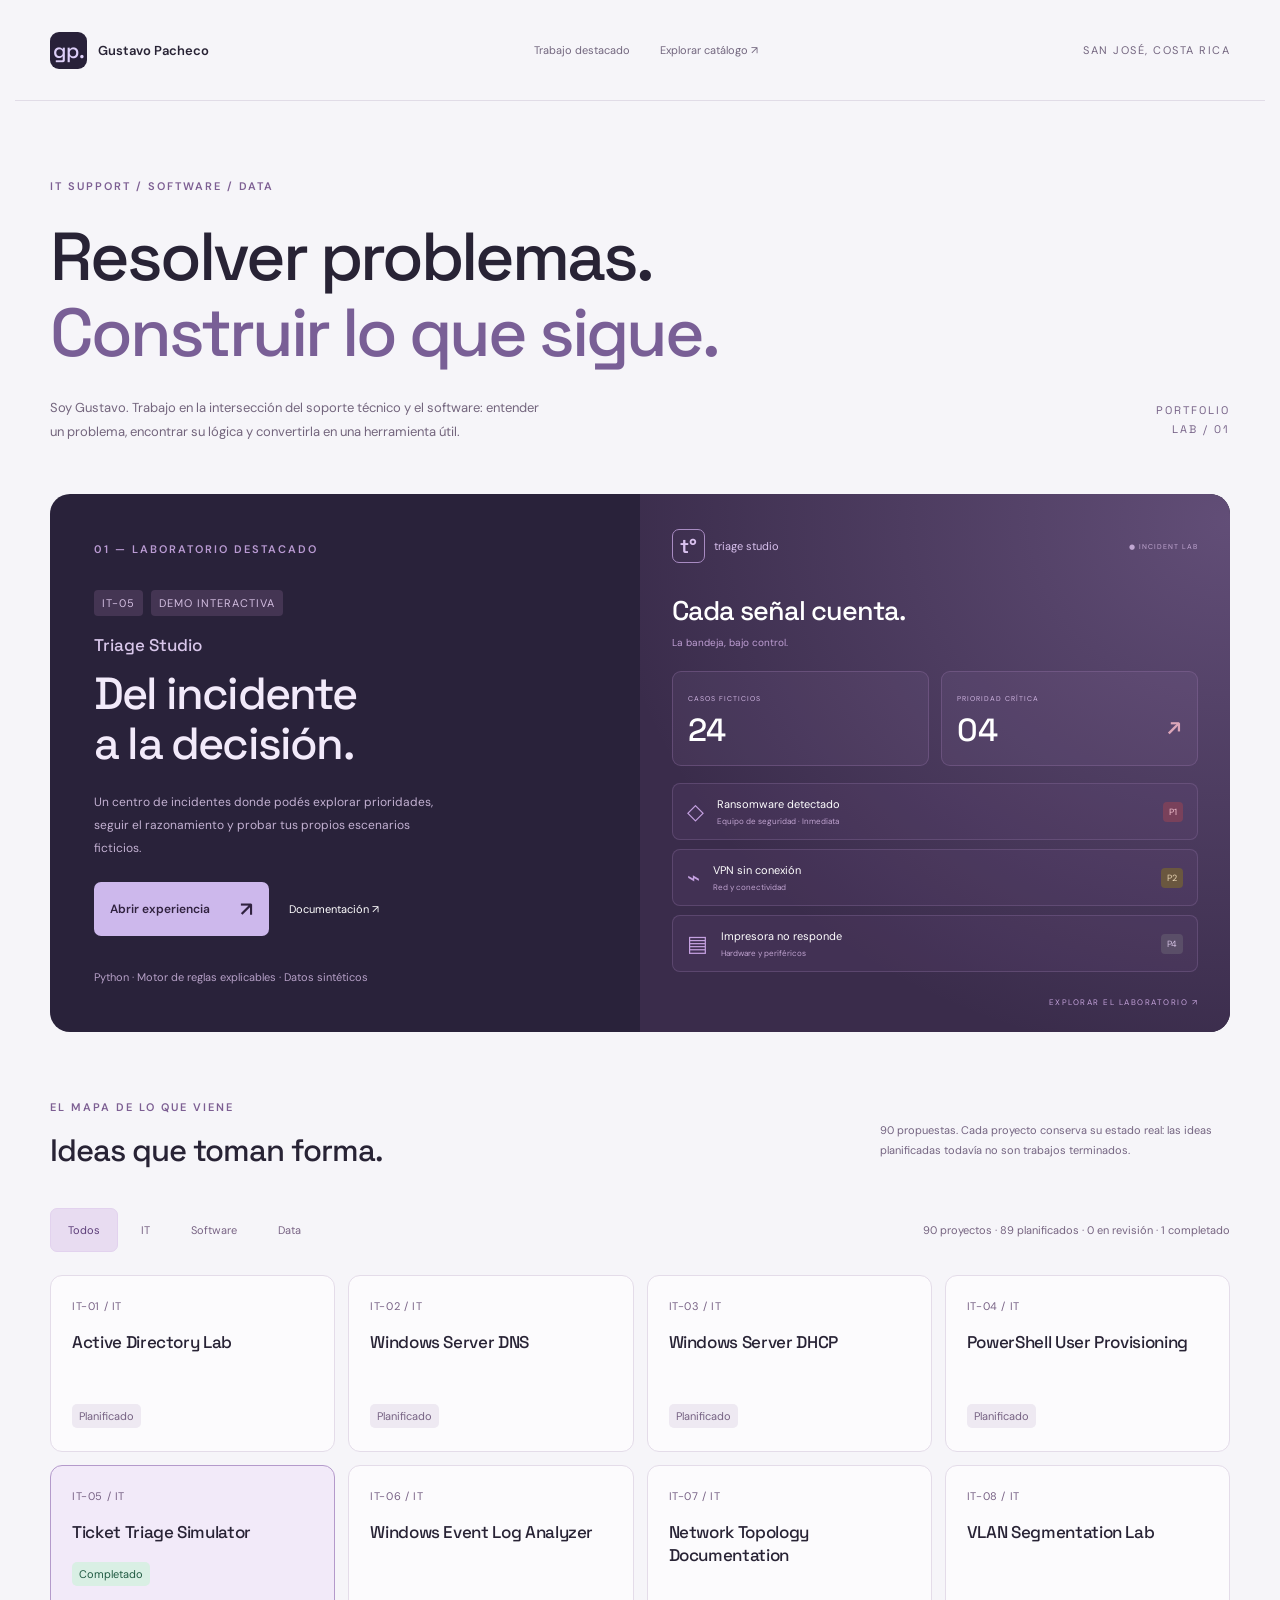
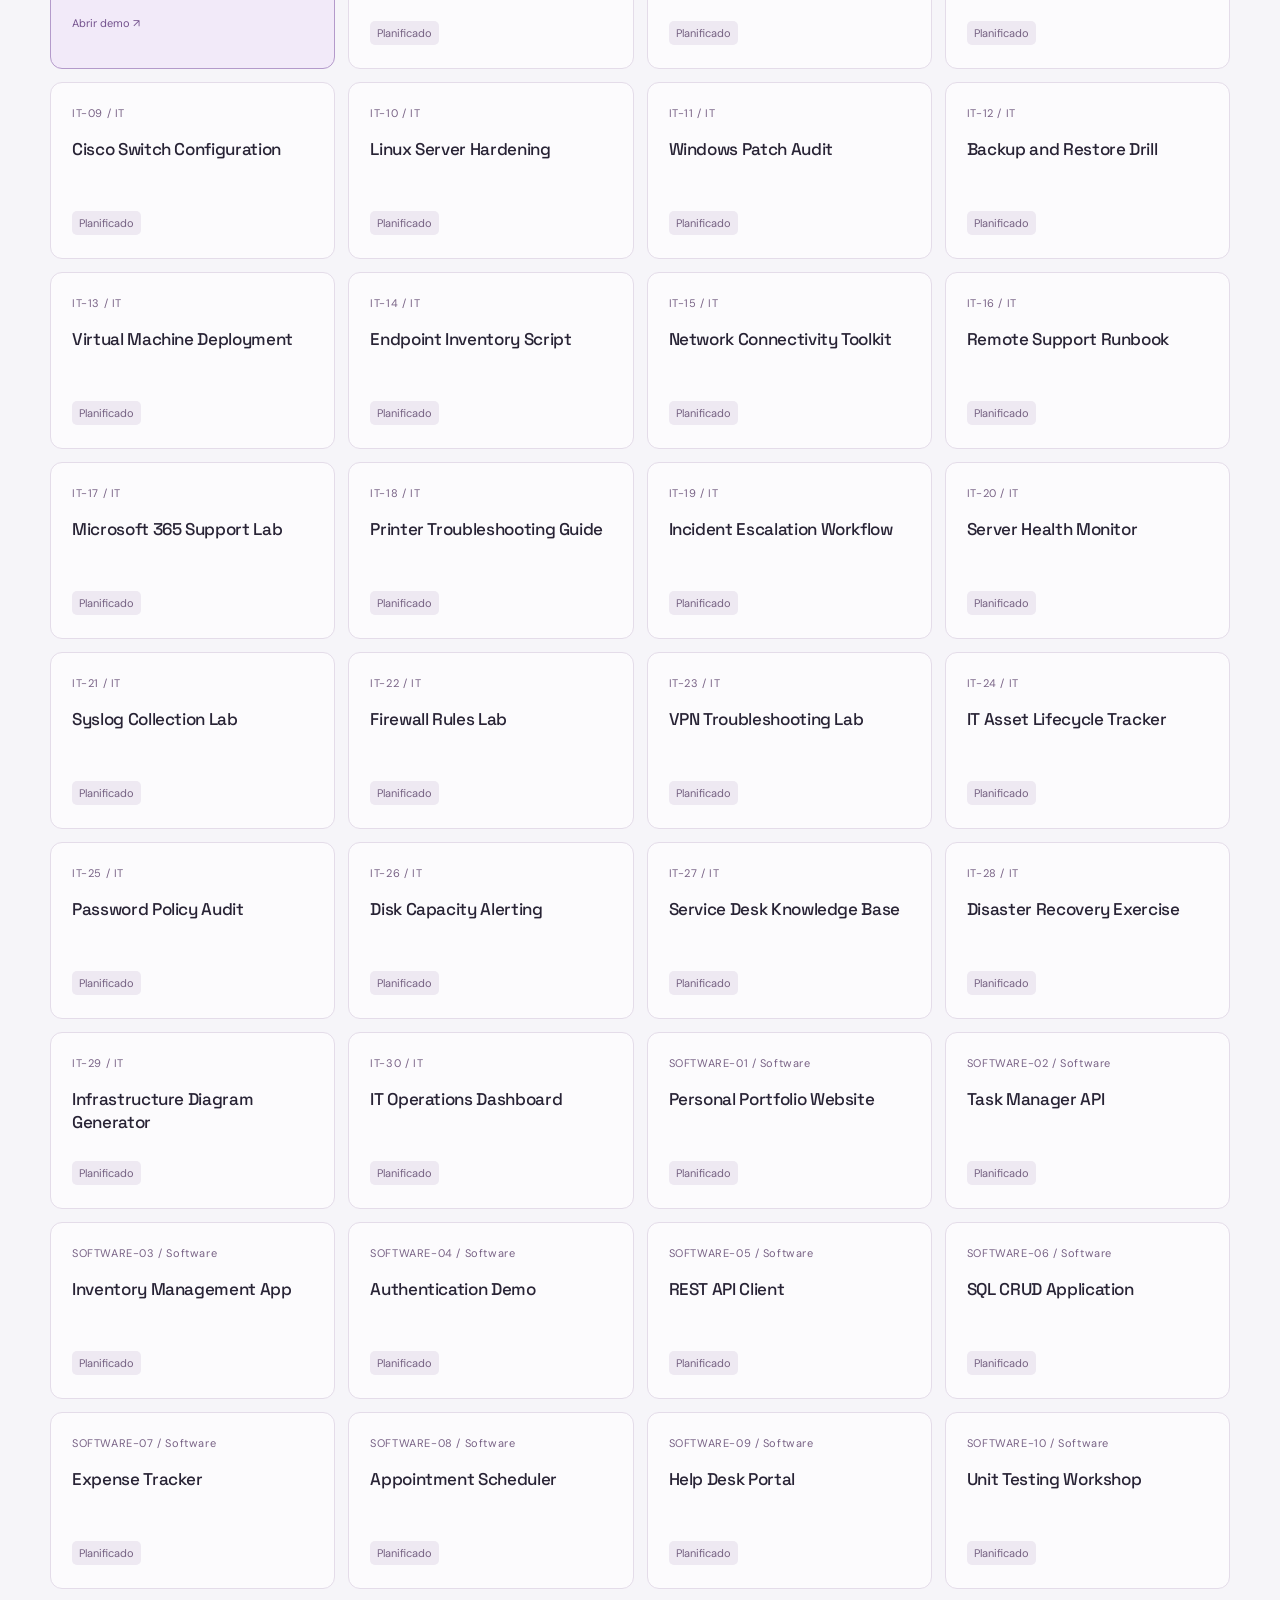
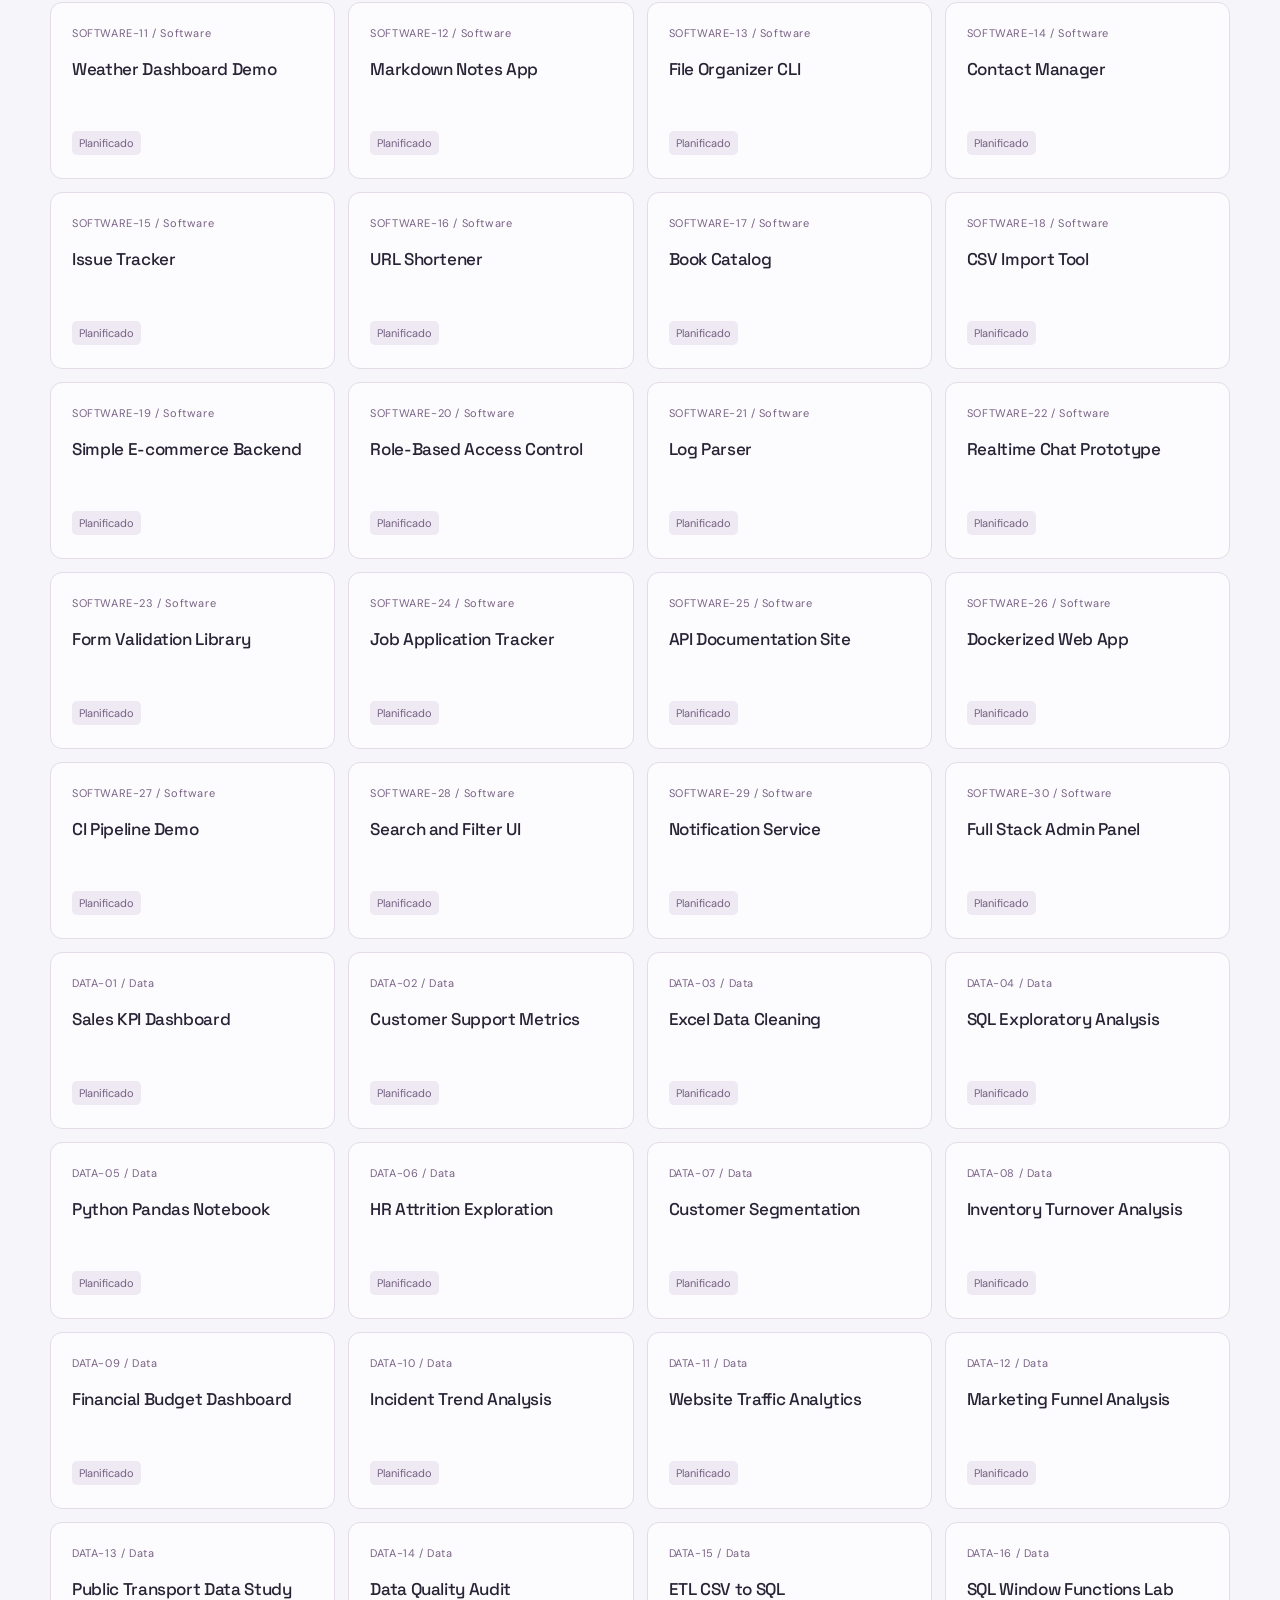
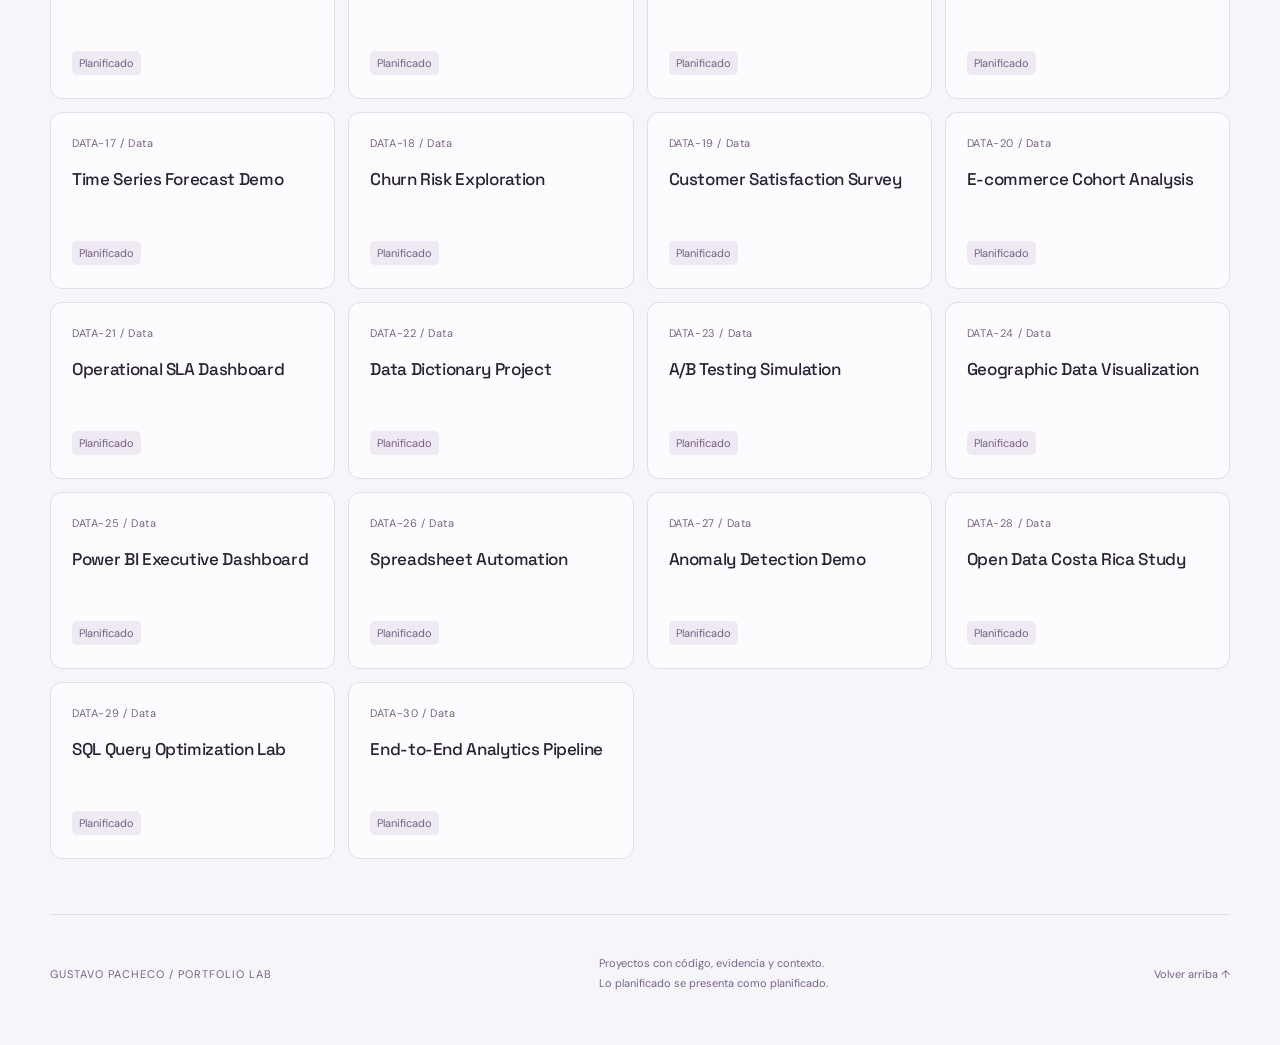
==== commit 66d43bc8: "docs: address IT-05 closure review" ====
--- a/index.html
+++ b/index.html
@@ -1,3 +1,3 @@
 <!doctype html><html lang="es"><head><meta charset="utf-8"><meta name="viewport" content="width=device-width,initial-scale=1"><meta name="description" content="Laboratorios de soporte IT, software y datos de Gustavo Pacheco Carballo."><link rel="icon" href="data:image/svg+xml,%3Csvg xmlns='http://www.w3.org/2000/svg' viewBox='0 0 32 32'%3E%3Crect width='32' height='32' rx='8' fill='%23282139'/%3E%3Ctext x='16' y='22' font-size='16' font-family='serif' text-anchor='middle' fill='%23ddcff8'%3Egp%3C/text%3E%3C/svg%3E"><title>Gustavo Pacheco · Portfolio / Lab</title><link rel="stylesheet" href="portfolio.css"></head><body><header><a class="identity" href="./"><span>gp.</span>Gustavo Pacheco</a><nav><a href="#featured">Trabajo destacado</a><a href="#catalog">Explorar catálogo ↗</a></nav><span class="location">SAN JOSÉ, COSTA RICA</span></header><main><section class="intro"><span class="overline">IT SUPPORT / SOFTWARE / DATA</span><h1>Resolver problemas.<br><em>Construir lo que sigue.</em></h1><div class="intro-bottom"><p>Soy Gustavo. Trabajo en la intersección del soporte técnico y el software: entender un problema, encontrar su lógica y convertirla en una herramienta útil.</p><span class="index-number">PORTFOLIO<br>LAB / 01</span></div></section><section id="featured" class="feature"><div class="feature-info"><span class="overline">01 — LABORATORIO DESTACADO</span><div class="feature-tags"><span>IT-05</span><span>DEMO INTERACTIVA</span></div><h2>Triage Studio<span>Del incidente<br>a la decisión.</span></h2><p>Un centro de incidentes donde podés explorar prioridades, seguir el razonamiento y probar tus propios escenarios ficticios.</p><div class="feature-actions"><a class="open-demo" href="projects/it-05-ticket-triage/web/">Abrir experiencia <span>↗</span></a><a href="projects/it-05-ticket-triage/README.md">Documentación ↗</a></div><div class="feature-foot">Python · Motor de reglas explicables · Datos sintéticos</div></div><a class="feature-art" href="projects/it-05-ticket-triage/web/" aria-label="Abrir Triage Studio"><div class="mock-header"><span class="mock-logo">t°</span><span>triage studio</span><span class="mock-status">● INCIDENT LAB</span></div><div class="mock-title">Cada señal cuenta.<span>La bandeja, bajo control.</span></div><div class="mock-metrics"><div><small>CASOS FICTICIOS</small><b>24</b></div><div><small>PRIORIDAD CRÍTICA</small><b>04<span>↗</span></b></div></div><div class="mock-row"><i class="mock-symbol">◇</i><div>Ransomware detectado<small>Equipo de seguridad · Inmediata</small></div><span class="mock-priority">P1</span></div><div class="mock-row"><i class="mock-symbol">⌁</i><div>VPN sin conexión<small>Red y conectividad</small></div><span class="mock-priority amber">P2</span></div><div class="mock-row"><i class="mock-symbol">▤</i><div>Impresora no responde<small>Hardware y periféricos</small></div><span class="mock-priority gray">P4</span></div><span class="mock-caption">EXPLORAR EL LABORATORIO ↗</span></a></section><section id="catalog" class="catalog"><div class="catalog-header"><div><span class="overline">EL MAPA DE LO QUE VIENE</span><h2>Ideas que toman forma.</h2></div><p>90 propuestas. Cada proyecto conserva su estado real: las ideas planificadas todavía no son trabajos terminados.</p></div><div class="catalog-toolbar"><div class="filter-group" aria-label="Categorías"><button data-filter="All" aria-pressed="true">Todos</button><button data-filter="IT" aria-pressed="false">IT</button><button data-filter="Software" aria-pressed="false">Software</button><button data-filter="Data" aria-pressed="false">Data</button></div><p id="count" aria-live="polite">Cargando catálogo…</p></div><div id="projects" class="project-grid"></div></section><footer><span>GUSTAVO PACHECO / PORTFOLIO LAB</span><p>Proyectos con código, evidencia y contexto.<br>Lo planificado se presenta como planificado.</p><a href="#">Volver arriba ↑</a></footer></main><script>
-let projects=[];const root=document.getElementById('projects');const statusLabels={planned:'Planificado',in_review:'Implementado · PR en revisión',completed:'Completado'};function show(category){const items=projects.filter(p=>category==='All'||p.category===category);const planned=items.filter(p=>p.status==='planned').length;const reviewing=items.filter(p=>p.status==='in_review').length;const done=items.filter(p=>p.status==='completed').length;document.getElementById('count').textContent=items.length+' proyectos · '+planned+' planificados · '+reviewing+' en revisión · '+done+(done===1?' completado':' completados');root.replaceChildren(...items.map(p=>{const card=document.createElement('article');card.className='project-card'+(p.id==='it-05'?' available':'');const meta=document.createElement('small');meta.textContent=p.id.toUpperCase()+' / '+p.category;const title=document.createElement('h3');title.textContent=p.title;const state=document.createElement('span');state.className='state '+(p.status==='in_review'?'review':'');state.textContent=Object.hasOwn(statusLabels,p.status)?statusLabels[p.status]:String(p.status);card.append(meta,title,state);if(p.id==='it-05'){const link=document.createElement('a');link.href='projects/it-05-ticket-triage/web/';link.className='card-link';link.textContent='Abrir demo ↗';card.append(link)}return card}));}document.querySelectorAll('[data-filter]').forEach(button=>button.addEventListener('click',()=>{document.querySelectorAll('[data-filter]').forEach(b=>b.setAttribute('aria-pressed',String(b===button)));show(button.dataset.filter)}));fetch('./projects.json').then(r=>{if(!r.ok)throw Error();return r.json()}).then(data=>{projects=data;show('All')}).catch(()=>document.getElementById('count').textContent='No se pudo cargar el catálogo. Abrí INICIAR_DEMO.bat para servir el portafolio.');
+let projects=[];const root=document.getElementById('projects');const statusLabels={planned:'Planificado',in_review:'Implementado · PR en revisión',completed:'Completado'};function show(category){const items=projects.filter(p=>category==='All'||p.category===category);const planned=items.filter(p=>p.status==='planned').length;const reviewing=items.filter(p=>p.status==='in_review').length;const done=items.filter(p=>p.status==='completed').length;document.getElementById('count').textContent=items.length+' proyectos · '+planned+' planificados · '+reviewing+' en revisión · '+done+(done===1?' completado':' completados');root.replaceChildren(...items.map(p=>{const card=document.createElement('article');card.className='project-card'+(p.id==='it-05'?' available':'');const meta=document.createElement('small');meta.textContent=p.id.toUpperCase()+' / '+p.category;const title=document.createElement('h3');title.textContent=p.title;const state=document.createElement('span');state.className='state '+(p.status==='in_review'?'review':p.status==='completed'?'complete':'');state.textContent=Object.hasOwn(statusLabels,p.status)?statusLabels[p.status]:String(p.status);card.append(meta,title,state);if(p.id==='it-05'){const link=document.createElement('a');link.href='projects/it-05-ticket-triage/web/';link.className='card-link';link.textContent='Abrir demo ↗';card.append(link)}return card}));}document.querySelectorAll('[data-filter]').forEach(button=>button.addEventListener('click',()=>{document.querySelectorAll('[data-filter]').forEach(b=>b.setAttribute('aria-pressed',String(b===button)));show(button.dataset.filter)}));fetch('./projects.json').then(r=>{if(!r.ok)throw Error();return r.json()}).then(data=>{projects=data;show('All')}).catch(()=>document.getElementById('count').textContent='No se pudo cargar el catálogo. Abrí INICIAR_DEMO.bat para servir el portafolio.');
 </script></body></html>
--- a/portfolio.css
+++ b/portfolio.css
@@ -1,5 +1,5 @@
 @import url('https://fonts.googleapis.com/css2?family=DM+Sans:wght@400;500;600;700&family=Space+Grotesk:wght@400;500;600;700&display=swap');
-*{box-sizing:border-box}html{scroll-behavior:smooth}body{margin:0;background:#f6f5f9;color:#282335;font:14px 'DM Sans',system-ui,sans-serif}a{color:inherit;text-decoration:none}button,a{touch-action:manipulation}a:focus-visible,button:focus-visible{outline:3px solid #9a7ae8;outline-offset:5px}header{max-width:1250px;margin:auto;display:flex;align-items:center;justify-content:space-between;padding:28px 35px;border-bottom:1px solid #e1dce7}.identity{display:flex;align-items:center;gap:11px;min-height:44px;font-weight:600;font-size:13px}.identity>span{display:grid;place-items:center;width:37px;height:37px;background:#282139;color:#ddcff8;font:500 21px 'Space Grotesk',sans-serif;border-radius:9px}nav a,.feature-actions>a{display:inline-flex;align-items:center;min-height:44px}nav{display:flex;gap:30px;font-size:11px;color:#72667e}.location{font-size:11px;letter-spacing:1.5px;color:#73657f}main{max-width:1250px;margin:auto;padding:0 35px}.intro{padding:75px 0 50px}.overline{font-size:11px;letter-spacing:2px;font-weight:600;color:#7d5f93}h1{font:500 clamp(38px,5.3vw,70px)/1.12 'Space Grotesk',sans-serif;letter-spacing:-3px;margin:25px 0}h1 em{font-style:normal;color:#795f96}.intro-bottom{display:flex;align-items:center;justify-content:space-between}.intro p{font-size:13px;color:#73657d;max-width:490px;line-height:1.85;margin:0}.index-number{text-align:right;font:11px/1.7 'Space Grotesk',sans-serif;color:#776388;letter-spacing:2px}.feature{display:grid;grid-template-columns:1fr 1fr;border-radius:20px;overflow:hidden;background:#29223a;color:white}.feature-info{padding:45px 44px}.feature .overline{color:#ba9bd3;font-size:11px}.feature-tags{display:flex;gap:8px;margin:33px 0 18px}.feature-tags span{font-size:11px;padding:6px 8px;background:#443553;color:#d3bee1;letter-spacing:1px;border-radius:4px}.feature h2{font:500 17px 'Space Grotesk',sans-serif;color:#d8c6ea;margin:0}.feature h2>span{display:block;font-size:45px;line-height:1.1;letter-spacing:-1.8px;color:#f2eafa;margin-top:13px}.feature-info>p{font-size:12px;color:#c3b1d2;line-height:1.9;max-width:345px;margin:23px 0}.feature-actions{display:flex;align-items:center;gap:20px;font-size:11px}.open-demo{display:flex;align-items:center;justify-content:space-between;gap:30px;padding:14px 16px;background:#cdb8ec;color:#30223f;border-radius:7px;font-size:12px;font-weight:600;min-height:44px}.open-demo:hover{background:#e1cff8}.open-demo span{font-size:20px}.feature-foot{font-size:11px;color:#b6a0c7;margin-top:34px}.feature-art{padding:35px 32px 25px;background:radial-gradient(ellipse at 100% 5%,#b191cf55,transparent 75%),#3a2c4b;position:relative;display:flex;flex-direction:column;justify-content:center;transform:rotate(0)}.mock-header{display:flex;align-items:center;gap:9px;font-size:11px;color:#d9c1ee}.mock-logo{font:600 20px 'Space Grotesk',sans-serif;border:1px solid #a88bc2;border-radius:7px;padding:3px 7px}.mock-status{margin-left:auto;font-size:7px;letter-spacing:1px;color:#c1a7d2}.mock-title{font:500 27px 'Space Grotesk',sans-serif;letter-spacing:-1px;margin:30px 0 22px}.mock-title>span{font:10px 'DM Sans',system-ui,sans-serif;color:#bf9fd4;letter-spacing:0;display:block;margin-top:8px}.mock-metrics{display:grid;grid-template-columns:1fr 1fr;gap:12px;margin-bottom:17px}.mock-metrics>div{border:1px solid #8e6fa466;border-radius:9px;padding:15px;background:#b091cc15}.mock-metrics small{font-size:7px;letter-spacing:1px;color:#d0b5e2}.mock-metrics b{font:500 32px 'Space Grotesk',sans-serif;display:flex;justify-content:space-between;margin-top:5px}.mock-metrics b>span{color:#dca6b9;font-size:24px}.mock-row{display:flex;align-items:center;gap:13px;border:1px solid #8d70a259;border-radius:8px;background:#76548e22;padding:13px 14px;margin-bottom:9px;font-size:11px}.mock-row small{display:block;font-size:8px;color:#c0a3d0;margin-top:5px}.mock-symbol{font-style:normal;font-size:22px;color:#c5a1e1}.mock-priority{margin-left:auto;font-size:9px;padding:4px 6px;border-radius:4px;background:#79415b;color:#f4c4d2}.amber{background:#6a573f;color:#ecd8b6}.gray{background:#5a4e68;color:#d6c3e4}.mock-caption{display:block;text-align:right;font-size:8px;color:#c4a2da;letter-spacing:1.5px;margin-top:16px}.catalog{padding-top:65px}.catalog-header{display:flex;align-items:center;justify-content:space-between;gap:35px}.catalog-header h2{font:500 31px 'Space Grotesk',sans-serif;letter-spacing:-1px;margin:15px 0}.catalog-header p{max-width:350px;font-size:11px;color:#746481;line-height:1.8}.catalog-toolbar{display:flex;justify-content:space-between;align-items:center;margin:23px 0}.filter-group{display:flex;gap:5px}.filter-group button{font:11px 'DM Sans',system-ui,sans-serif;color:#786384;background:transparent;border:1px solid transparent;padding:11px 17px;border-radius:7px;cursor:pointer;min-height:44px}.filter-group button[aria-pressed=true]{color:#5d3e79;background:#e8dcf1;border-color:#e2d2ee}.filter-group button:hover{background:#ede5f4}#count{font-size:11px;color:#766480}.project-grid{display:grid;grid-template-columns:repeat(4,1fr);gap:13px}.project-card{border:1px solid #e4dce9;padding:23px 21px;border-radius:12px;min-height:177px;display:flex;flex-direction:column;align-items:flex-start;background:#fcfbfd}.project-card small{font-size:11px;letter-spacing:.6px;color:#786285}.project-card h3{font:500 17px/1.35 'Space Grotesk',sans-serif;letter-spacing:-.35px;margin:18px 0;flex:1}.state{font-size:11px;border-radius:5px;background:#eee9f2;color:#756182;padding:5px 7px}.state.review{color:#695022;background:#f5ead1}.project-card.available{border-color:#b49acb;background:#f2eaf9}.card-link{font-size:11px;color:#73518d;margin-top:15px;min-height:44px;display:inline-flex;align-items:center;padding-top:0}footer{border-top:1px solid #e3daea;margin-top:55px;padding:28px 0 40px;display:flex;justify-content:space-between;align-items:center;gap:20px;color:#786287;font-size:11px}footer>span{letter-spacing:1px;font-size:11px}footer p{line-height:1.8}footer a{min-height:44px;display:flex;align-items:center}
+*{box-sizing:border-box}html{scroll-behavior:smooth}body{margin:0;background:#f6f5f9;color:#282335;font:14px 'DM Sans',system-ui,sans-serif}a{color:inherit;text-decoration:none}button,a{touch-action:manipulation}a:focus-visible,button:focus-visible{outline:3px solid #9a7ae8;outline-offset:5px}header{max-width:1250px;margin:auto;display:flex;align-items:center;justify-content:space-between;padding:28px 35px;border-bottom:1px solid #e1dce7}.identity{display:flex;align-items:center;gap:11px;min-height:44px;font-weight:600;font-size:13px}.identity>span{display:grid;place-items:center;width:37px;height:37px;background:#282139;color:#ddcff8;font:500 21px 'Space Grotesk',sans-serif;border-radius:9px}nav a,.feature-actions>a{display:inline-flex;align-items:center;min-height:44px}nav{display:flex;gap:30px;font-size:11px;color:#72667e}.location{font-size:11px;letter-spacing:1.5px;color:#73657f}main{max-width:1250px;margin:auto;padding:0 35px}.intro{padding:75px 0 50px}.overline{font-size:11px;letter-spacing:2px;font-weight:600;color:#7d5f93}h1{font:500 clamp(38px,5.3vw,70px)/1.12 'Space Grotesk',sans-serif;letter-spacing:-3px;margin:25px 0}h1 em{font-style:normal;color:#795f96}.intro-bottom{display:flex;align-items:center;justify-content:space-between}.intro p{font-size:13px;color:#73657d;max-width:490px;line-height:1.85;margin:0}.index-number{text-align:right;font:11px/1.7 'Space Grotesk',sans-serif;color:#776388;letter-spacing:2px}.feature{display:grid;grid-template-columns:1fr 1fr;border-radius:20px;overflow:hidden;background:#29223a;color:white}.feature-info{padding:45px 44px}.feature .overline{color:#ba9bd3;font-size:11px}.feature-tags{display:flex;gap:8px;margin:33px 0 18px}.feature-tags span{font-size:11px;padding:6px 8px;background:#443553;color:#d3bee1;letter-spacing:1px;border-radius:4px}.feature h2{font:500 17px 'Space Grotesk',sans-serif;color:#d8c6ea;margin:0}.feature h2>span{display:block;font-size:45px;line-height:1.1;letter-spacing:-1.8px;color:#f2eafa;margin-top:13px}.feature-info>p{font-size:12px;color:#c3b1d2;line-height:1.9;max-width:345px;margin:23px 0}.feature-actions{display:flex;align-items:center;gap:20px;font-size:11px}.open-demo{display:flex;align-items:center;justify-content:space-between;gap:30px;padding:14px 16px;background:#cdb8ec;color:#30223f;border-radius:7px;font-size:12px;font-weight:600;min-height:44px}.open-demo:hover{background:#e1cff8}.open-demo span{font-size:20px}.feature-foot{font-size:11px;color:#b6a0c7;margin-top:34px}.feature-art{padding:35px 32px 25px;background:radial-gradient(ellipse at 100% 5%,#b191cf55,transparent 75%),#3a2c4b;position:relative;display:flex;flex-direction:column;justify-content:center;transform:rotate(0)}.mock-header{display:flex;align-items:center;gap:9px;font-size:11px;color:#d9c1ee}.mock-logo{font:600 20px 'Space Grotesk',sans-serif;border:1px solid #a88bc2;border-radius:7px;padding:3px 7px}.mock-status{margin-left:auto;font-size:7px;letter-spacing:1px;color:#c1a7d2}.mock-title{font:500 27px 'Space Grotesk',sans-serif;letter-spacing:-1px;margin:30px 0 22px}.mock-title>span{font:10px 'DM Sans',system-ui,sans-serif;color:#bf9fd4;letter-spacing:0;display:block;margin-top:8px}.mock-metrics{display:grid;grid-template-columns:1fr 1fr;gap:12px;margin-bottom:17px}.mock-metrics>div{border:1px solid #8e6fa466;border-radius:9px;padding:15px;background:#b091cc15}.mock-metrics small{font-size:7px;letter-spacing:1px;color:#d0b5e2}.mock-metrics b{font:500 32px 'Space Grotesk',sans-serif;display:flex;justify-content:space-between;margin-top:5px}.mock-metrics b>span{color:#dca6b9;font-size:24px}.mock-row{display:flex;align-items:center;gap:13px;border:1px solid #8d70a259;border-radius:8px;background:#76548e22;padding:13px 14px;margin-bottom:9px;font-size:11px}.mock-row small{display:block;font-size:8px;color:#c0a3d0;margin-top:5px}.mock-symbol{font-style:normal;font-size:22px;color:#c5a1e1}.mock-priority{margin-left:auto;font-size:9px;padding:4px 6px;border-radius:4px;background:#79415b;color:#f4c4d2}.amber{background:#6a573f;color:#ecd8b6}.gray{background:#5a4e68;color:#d6c3e4}.mock-caption{display:block;text-align:right;font-size:8px;color:#c4a2da;letter-spacing:1.5px;margin-top:16px}.catalog{padding-top:65px}.catalog-header{display:flex;align-items:center;justify-content:space-between;gap:35px}.catalog-header h2{font:500 31px 'Space Grotesk',sans-serif;letter-spacing:-1px;margin:15px 0}.catalog-header p{max-width:350px;font-size:11px;color:#746481;line-height:1.8}.catalog-toolbar{display:flex;justify-content:space-between;align-items:center;margin:23px 0}.filter-group{display:flex;gap:5px}.filter-group button{font:11px 'DM Sans',system-ui,sans-serif;color:#786384;background:transparent;border:1px solid transparent;padding:11px 17px;border-radius:7px;cursor:pointer;min-height:44px}.filter-group button[aria-pressed=true]{color:#5d3e79;background:#e8dcf1;border-color:#e2d2ee}.filter-group button:hover{background:#ede5f4}#count{font-size:11px;color:#766480}.project-grid{display:grid;grid-template-columns:repeat(4,1fr);gap:13px}.project-card{border:1px solid #e4dce9;padding:23px 21px;border-radius:12px;min-height:177px;display:flex;flex-direction:column;align-items:flex-start;background:#fcfbfd}.project-card small{font-size:11px;letter-spacing:.6px;color:#786285}.project-card h3{font:500 17px/1.35 'Space Grotesk',sans-serif;letter-spacing:-.35px;margin:18px 0;flex:1}.state{font-size:11px;border-radius:5px;background:#eee9f2;color:#756182;padding:5px 7px}.state.review{color:#695022;background:#f5ead1}.state.complete{color:#205a42;background:#d9efe4}.project-card.available{border-color:#b49acb;background:#f2eaf9}.card-link{font-size:11px;color:#73518d;margin-top:15px;min-height:44px;display:inline-flex;align-items:center;padding-top:0}footer{border-top:1px solid #e3daea;margin-top:55px;padding:28px 0 40px;display:flex;justify-content:space-between;align-items:center;gap:20px;color:#786287;font-size:11px}footer>span{letter-spacing:1px;font-size:11px}footer p{line-height:1.8}footer a{min-height:44px;display:flex;align-items:center}
 @media(max-width:1000px){.feature-info{padding:35px 30px}.feature h2>span{font-size:39px}.feature-art{padding:30px 25px}.feature-actions{gap:12px}.project-grid{grid-template-columns:repeat(3,1fr)}.location{display:none}}
 @media(max-width:700px){header{padding:20px}header nav>a:first-child{display:none}nav{font-size:11px}main{padding:0 20px}.intro{padding:45px 0 35px}h1{font-size:40px;letter-spacing:-1.8px}.intro p{font-size:12px}.index-number{display:none}.feature{grid-template-columns:1fr}.feature-info{padding:32px 27px}.feature h2>span{font-size:43px}.feature-art{margin:0 18px 18px;border:1px solid #755888;border-radius:13px;padding:25px}.mock-title{margin:22px 0}.feature-foot{margin-top:25px}.catalog{padding-top:40px}.catalog-header{display:block}.catalog-header h2{font-size:28px}.catalog-toolbar{align-items:flex-start;flex-direction:column;gap:12px}#count{margin:0;font-size:11px}.project-grid{grid-template-columns:1fr 1fr;gap:10px}.project-card{padding:18px 15px;min-height:180px}.project-card h3{font-size:16px}.state{line-height:1.5;font-size:11px}.project-card small{font-size:11px}.filter-group button{padding:10px 15px}footer{align-items:flex-start;flex-wrap:wrap;font-size:11px}footer p{margin:0}footer>span{width:100%}}
 @media(max-width:360px){.project-grid{grid-template-columns:1fr}.feature-actions{align-items:flex-start;flex-direction:column}.feature h2>span{font-size:37px}.identity{font-size:11px}header nav{font-size:11px}h1{font-size:35px}}
